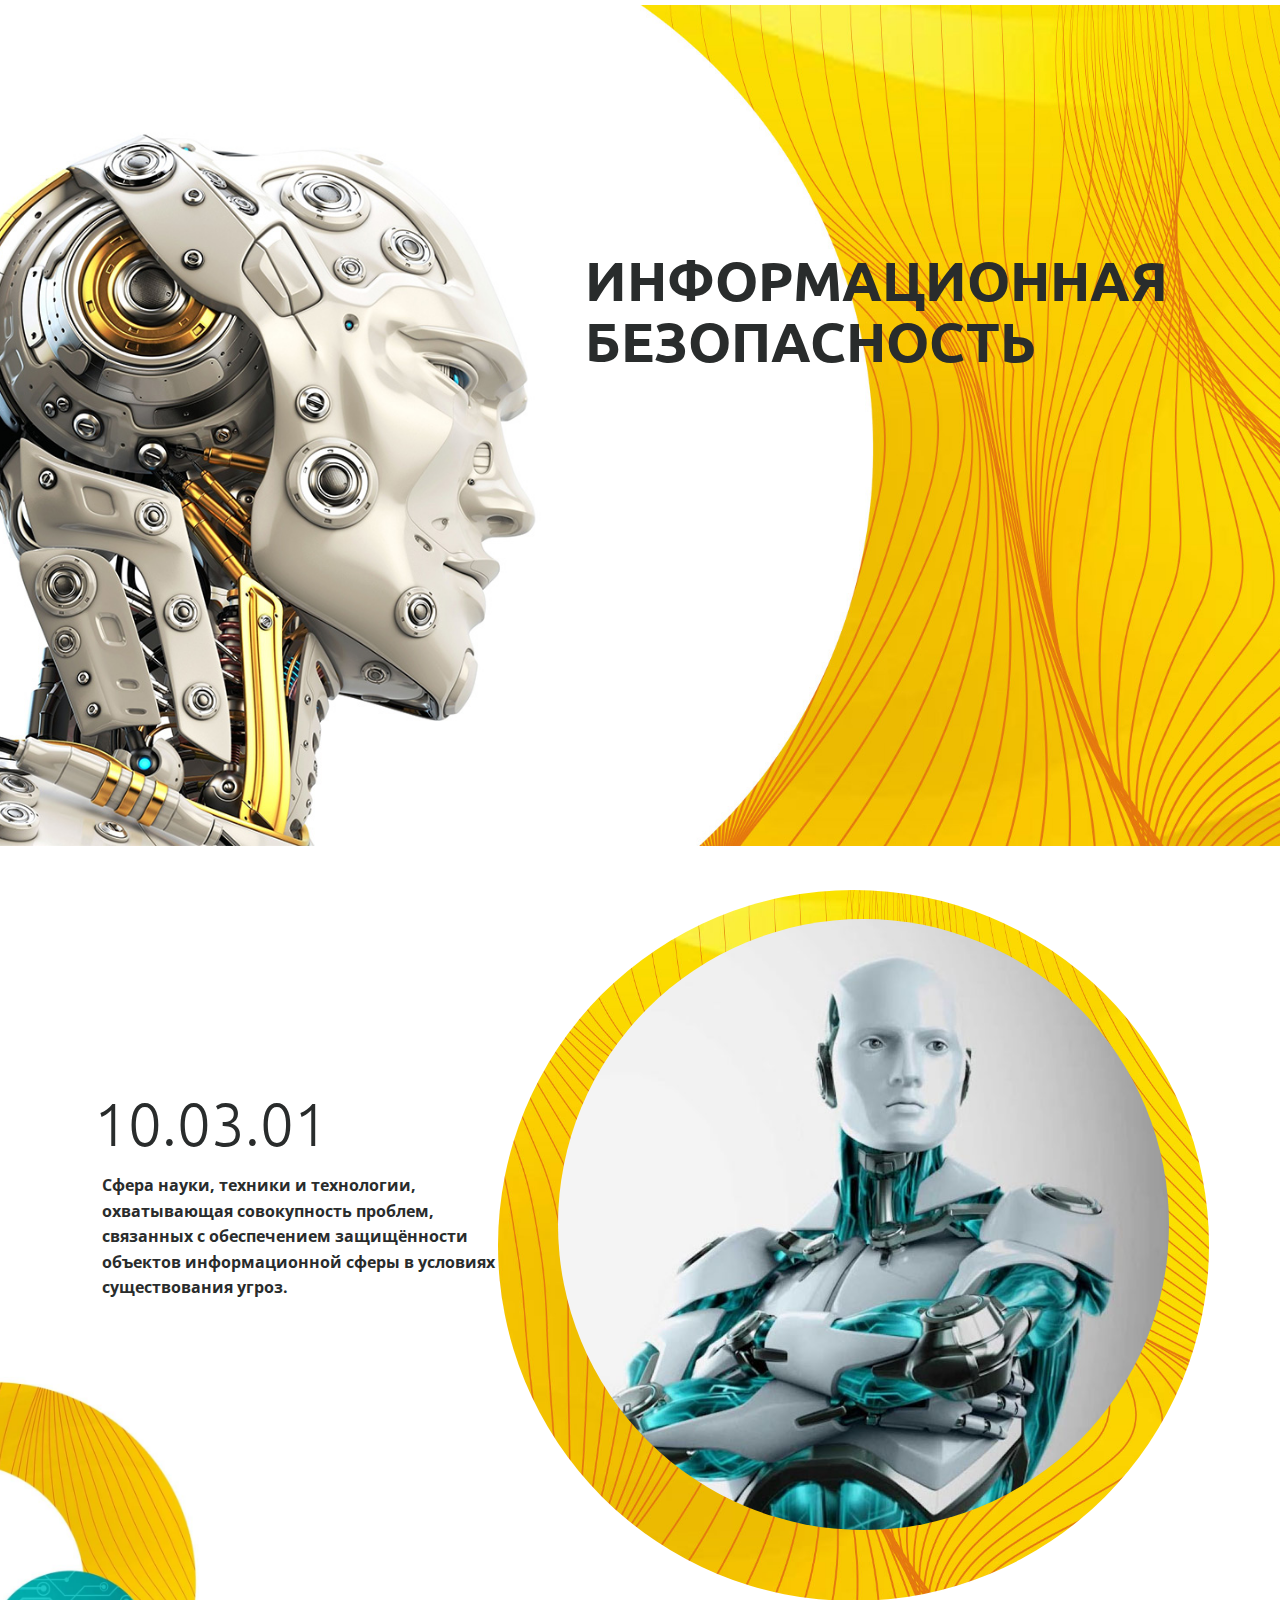
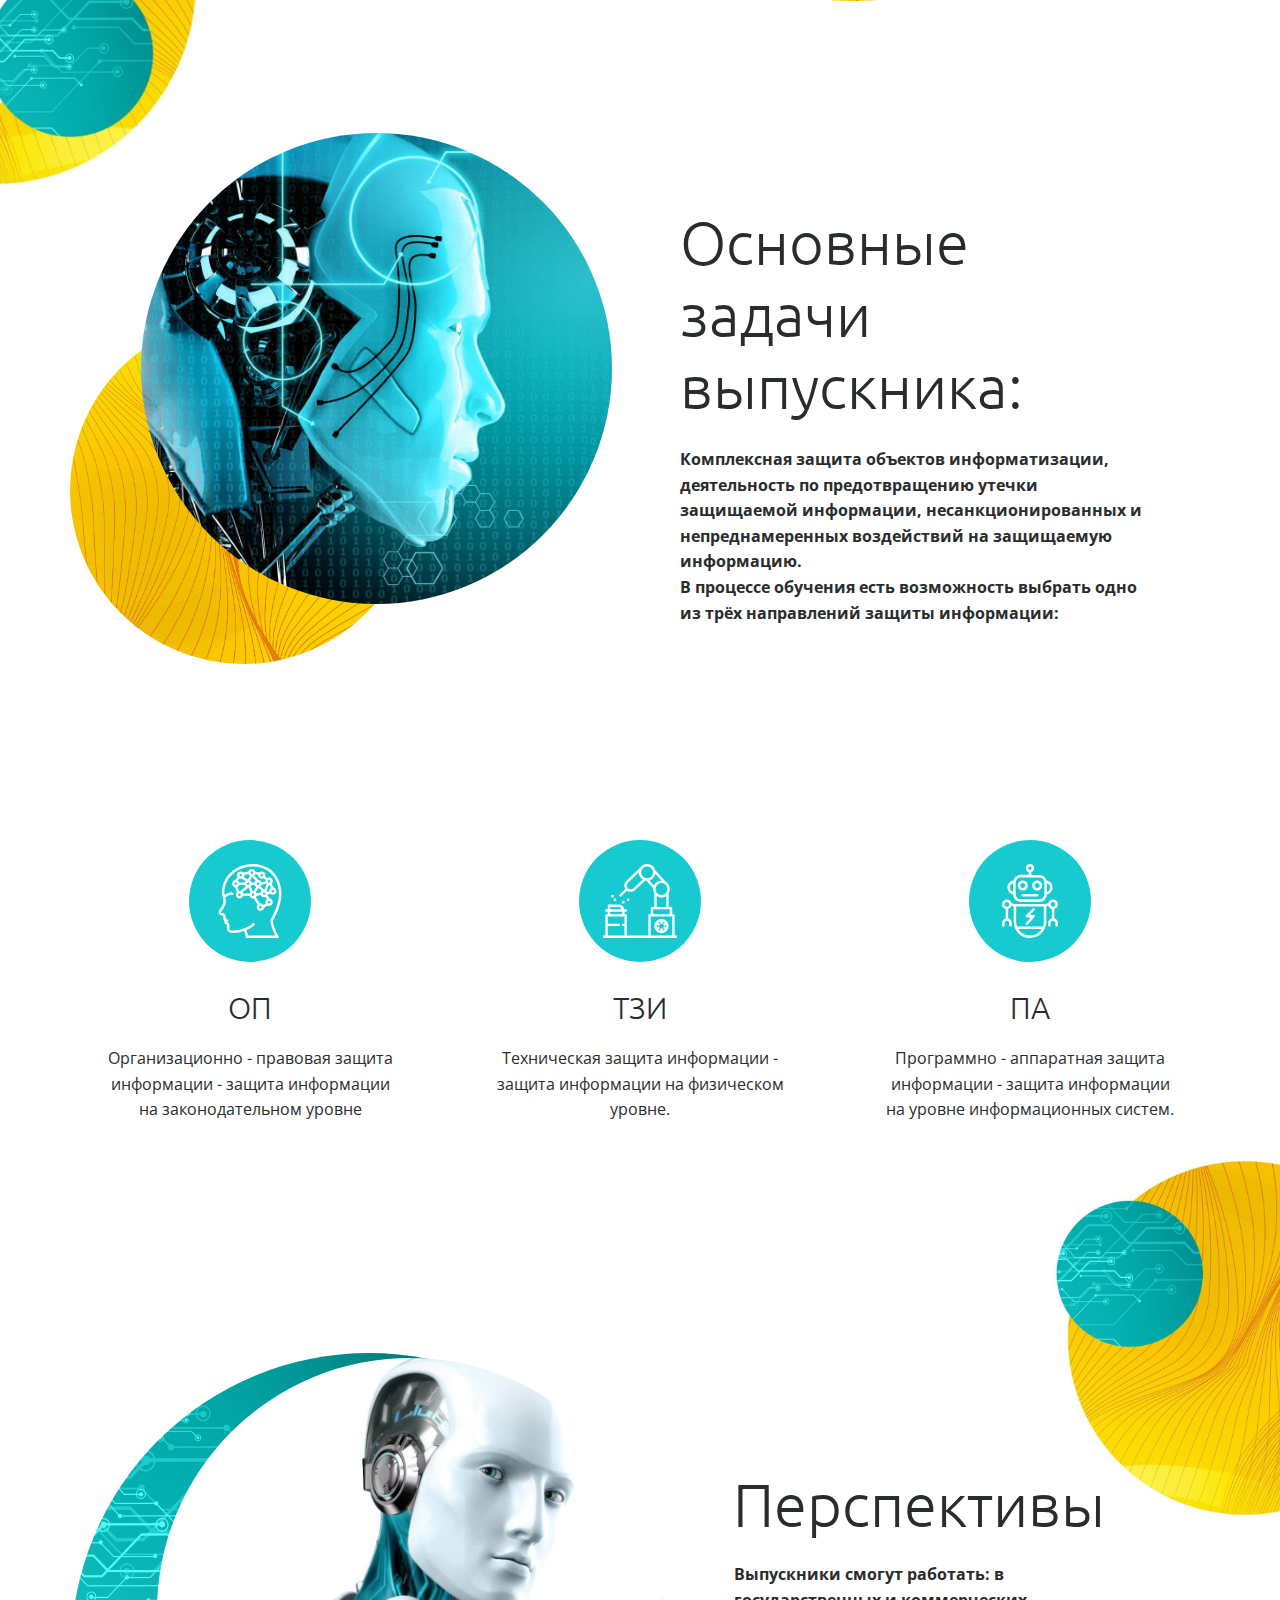
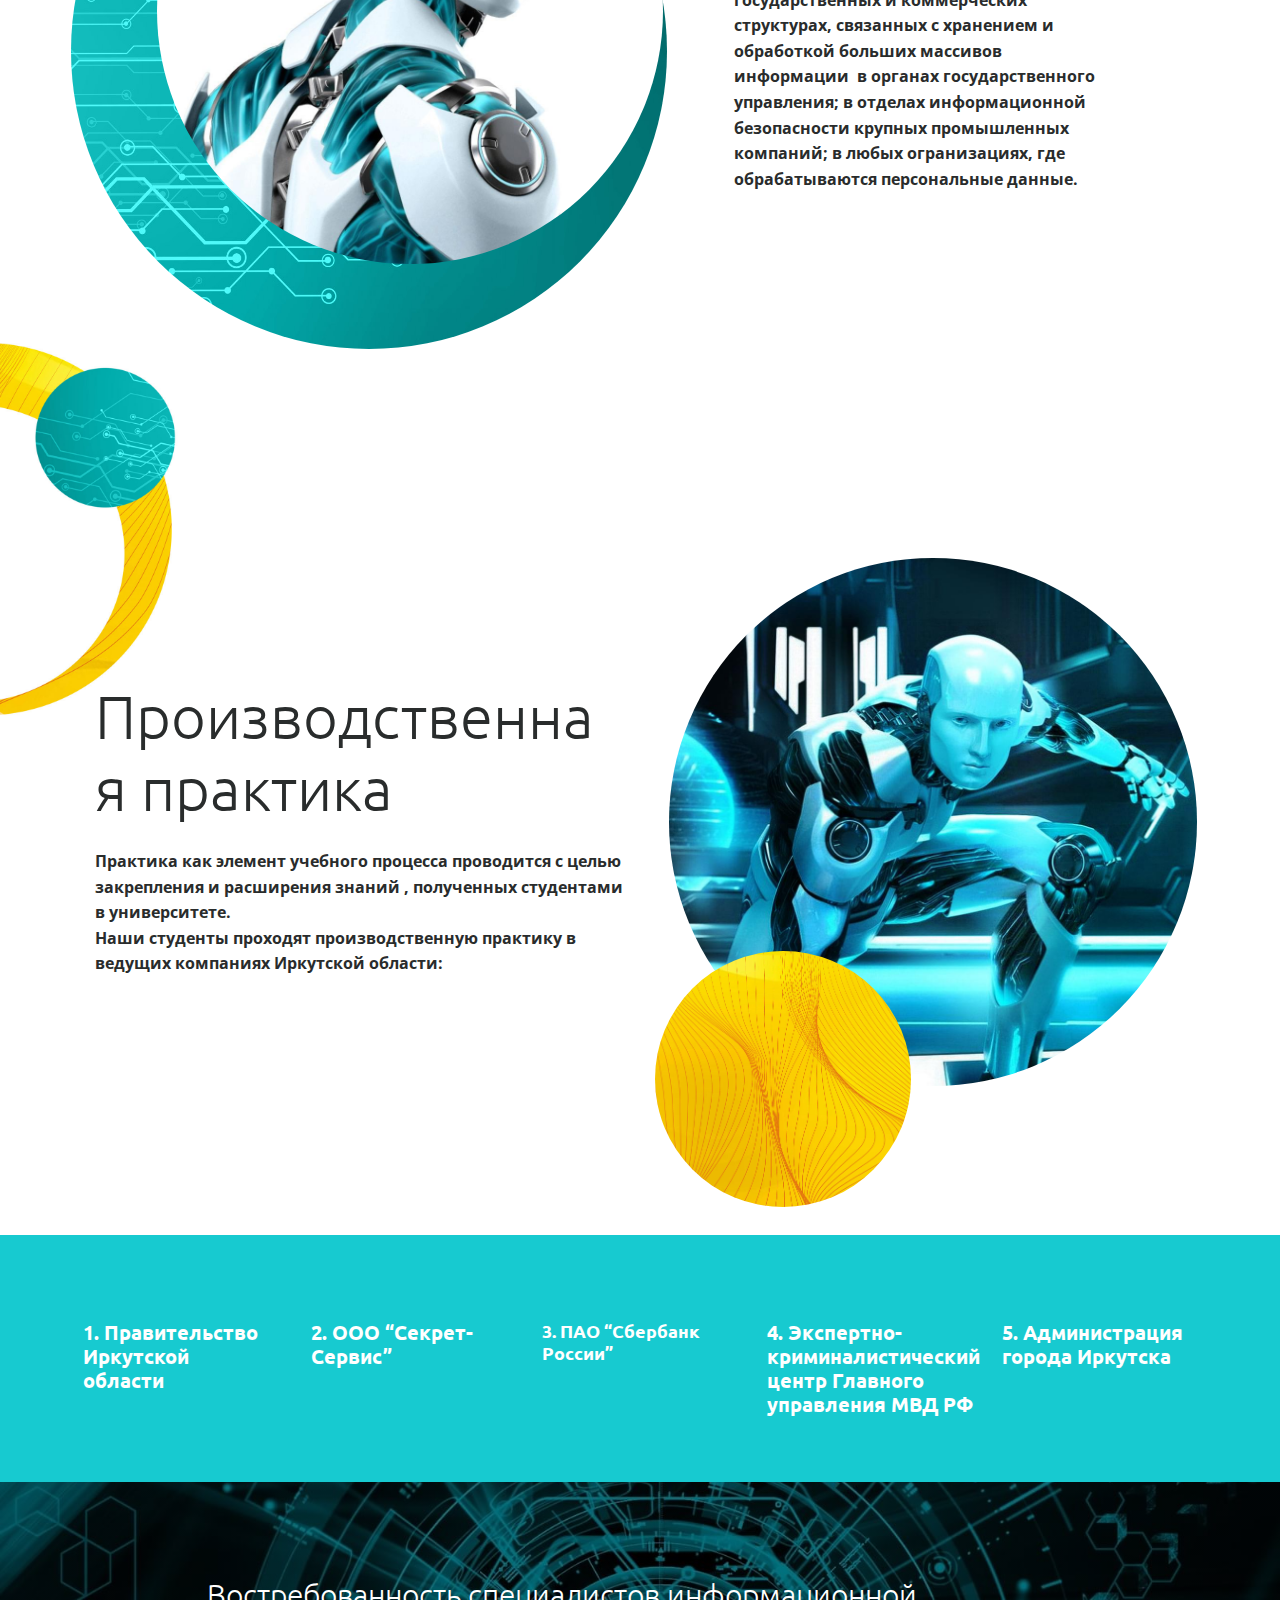
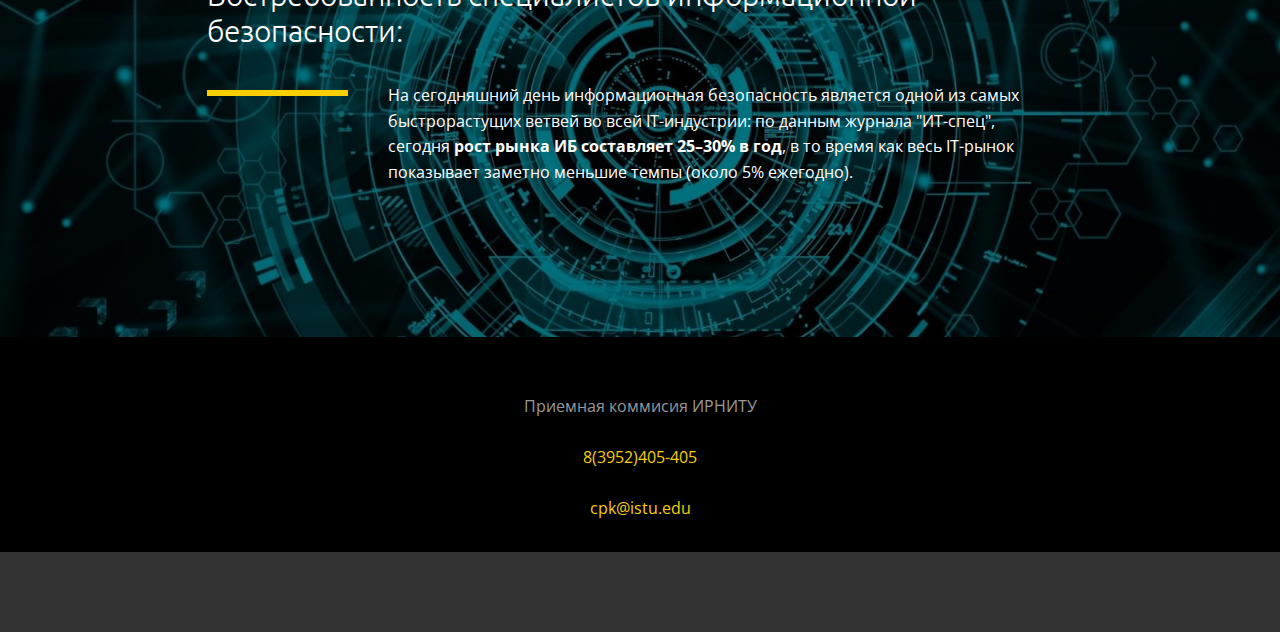
==== Главная.html @ d1ec74be "Add files via upload" ====
<!DOCTYPE html>
<html style="font-size: 16px;" lang="ru"><head>
    <meta name="viewport" content="width=device-width, initial-scale=1.0">
    <meta charset="utf-8">
    <meta name="keywords" content="Technology Revolution, The Robots Are Coming, Engineers Are Teaching AI, The Robots Are Coming, Six amazing robot inventions">
    <meta name="description" content="">
    <title>Главная</title>
    <link rel="stylesheet" href="nicepage.css" media="screen">
<link rel="stylesheet" href="Главная.css" media="screen">
    <script class="u-script" type="text/javascript" src="jquery.js" defer=""></script>
    <script class="u-script" type="text/javascript" src="nicepage.js" defer=""></script>
    <meta name="generator" content="Nicepage 4.21.5, nicepage.com">
    <link id="u-theme-google-font" rel="stylesheet" href="https://fonts.googleapis.com/css?family=Ubuntu:300,300i,400,400i,500,500i,700,700i|Open+Sans:300,300i,400,400i,500,500i,600,600i,700,700i,800,800i">
    
    
    
    
    
    
    
    
    
    <script type="application/ld+json">{
		"@context": "http://schema.org",
		"@type": "Organization",
		"name": "",
		"sameAs": []
}</script>
    <meta name="theme-color" content="#f7cf00">
    <meta property="og:title" content="Главная">
    <meta property="og:type" content="website">
  </head>
  <body class="u-body u-xl-mode" data-lang="ru"><header class="u-clearfix u-header u-header" id="sec-d5ff"><div class="u-clearfix u-sheet u-sheet-1"></div></header> 
    <section class="u-clearfix u-valign-middle-lg u-valign-middle-md u-valign-middle-sm u-section-1" id="carousel_c23b">
      <div class="u-clearfix u-expanded-width u-layout-wrap u-layout-wrap-1">
        <div class="u-layout">
          <div class="u-layout-row">
            <div class="u-container-style u-image u-layout-cell u-left-cell u-size-30 u-image-1">
              <div class="u-container-layout"></div>
            </div>
            <div class="u-container-style u-image u-layout-cell u-right-cell u-size-30 u-image-2">
              <div class="u-container-layout u-valign-middle-lg u-valign-middle-md u-container-layout-2">
                <div class="u-border-no-bottom u-border-no-left u-border-no-right u-border-no-top u-container-style u-group u-group-1">
                  <div class="u-container-layout u-valign-middle-md u-valign-middle-sm u-valign-middle-xs u-container-layout-3">
                    <h1 class="u-text u-title u-text-1">Информационная безопасность</h1>
                  </div>
                </div>
              </div>
            </div>
          </div>
        </div>
      </div>
    </section>
    <section class="u-clearfix u-section-2" id="sec-f998">
      <img src="images/2.jpg" alt="" class="u-image u-image-default u-image-1" data-image-width="693" data-image-height="1080">
      <div class="u-clearfix u-expanded-width-md u-expanded-width-sm u-expanded-width-xs u-gutter-30 u-layout-wrap u-layout-wrap-1">
        <div class="u-layout">
          <div class="u-layout-row">
            <div class="u-container-style u-layout-cell u-left-cell u-size-28 u-layout-cell-1">
              <div class="u-container-layout u-container-layout-1">
                <h2 class="u-text u-text-1">10.03.01</h2>
                <p class="u-text u-text-2"><b>Сфера науки, техники и технологии, охватывающая совокупность проблем, связанных с обеспечением защищённости объектов информационной сферы в условиях существования угроз</b>.
                </p>
              </div>
            </div>
            <div class="u-container-style u-layout-cell u-right-cell u-size-32 u-layout-cell-2">
              <div class="u-container-layout">
                <div class="u-expanded-width-xs u-image u-image-circle u-image-2"></div>
                <div class="u-image u-image-circle u-image-3"></div>
              </div>
            </div>
          </div>
        </div>
      </div>
    </section>
    <section class="u-clearfix u-section-3" id="carousel_7661">
      <div class="u-clearfix u-sheet u-sheet-1">
        <div class="u-clearfix u-expanded-width u-gutter-30 u-layout-wrap u-layout-wrap-1">
          <div class="u-gutter-0 u-layout">
            <div class="u-layout-row">
              <div class="u-container-style u-layout-cell u-left-cell u-size-30 u-layout-cell-1">
                <div class="u-container-layout u-valign-middle-xl">
                  <div class="u-image u-image-circle u-image-1"></div>
                  <div class="u-image u-image-circle u-image-2"></div>
                </div>
              </div>
              <div class="u-container-style u-layout-cell u-right-cell u-size-30 u-layout-cell-2">
                <div class="u-container-layout u-valign-middle-sm u-valign-middle-xs u-valign-top-md u-container-layout-2">
                  <h2 class="u-text u-text-1">Основные задачи выпускника:</h2>
                  <p class="u-text u-text-2">Комплексная защита объектов информатизации, деятельность по предотвращению утечки защищаемой информации, несанкционированных и непреднамеренных воздействий на защищаемую информацию.<br>В процессе обучения есть возможность выбрать одно из трёх направлений защиты информации:
                  </p>
                </div>
              </div>
            </div>
          </div>
        </div>
      </div>
    </section>
    <section class="u-clearfix u-section-4" id="sec-22e2">
      <img src="images/46.jpg" alt="" class="u-image u-image-default u-image-1" data-image-width="671" data-image-height="1080">
      <div class="u-clearfix u-gutter-30 u-layout-spacing-vertical u-layout-wrap u-layout-wrap-1">
        <div class="u-layout">
          <div class="u-layout-row">
            <div class="u-container-style u-layout-cell u-left-cell u-size-20 u-size-20-md u-layout-cell-1">
              <div class="u-container-layout u-valign-middle-xs u-container-layout-1"><span class="u-icon u-icon-circle u-palette-2-base u-text-body-alt-color u-icon-1"><svg class="u-svg-link" preserveAspectRatio="xMidYMin slice" viewBox="0 0 512.157 512.157" style=""><use xmlns:xlink="http://www.w3.org/1999/xlink" xlink:href="#svg-631e"></use></svg><svg class="u-svg-content" viewBox="0 0 512.157 512.157" x="0px" y="0px" id="svg-631e" style="enable-background:new 0 0 512.157 512.157;"><g transform="translate(-1 -1)"><g><g><path d="M470.991,248.578c13.333-72.417-8.433-171.963-87.742-219.4C333.158,1.078,274.075-6.357,218.583,8.457     C141.716,29.012,85.216,84.17,67.449,156.003c-3.961,14.57-5.64,29.666-4.975,44.75c0.851,9.359,2.578,18.618,5.159,27.654     c3.473,11.5,5.193,23.458,5.1,35.471c-0.358,14.3-10.208,29.137-18.908,42.229c-9.484,14.287-17.675,26.625-12.925,38.004     c4.508,7.713,12.442,12.795,21.333,13.667c0.512,0.092,1.03,0.145,1.55,0.158c2.376-0.291,4.758,0.497,6.491,2.149     s2.635,3.993,2.459,6.38c0,17.733,0.442,26.883,7.767,31.079c-0.639,1.334-1.085,2.753-1.325,4.212     c-0.736,5.006,1.067,10.049,4.808,13.454c3.72,3.603,8.433,6.009,13.533,6.908c0.358,0.083,0.7,0.146,1.033,0.225     c0.202,1.269,0.291,2.553,0.267,3.838c-0.061,3.173-0.286,6.342-0.675,9.492c-1.417,13.65-3.358,32.346,23.95,41.271     c5.481,1.532,11.162,2.223,16.85,2.05c25.858-1.148,51.413-6.047,75.863-14.542c7.059,12.31,11.315,26.026,12.462,40.171     c-0.001,2.263,0.898,4.434,2.499,6.035c1.6,1.6,3.771,2.499,6.035,2.499h213.333c3.649-0.045,6.86-2.422,7.967-5.9     c1.122-3.526-0.1-7.376-3.05-9.609c-8.829-6.704-38.068-77.335-38.967-102.705c2.577-5.851,6.029-12.421,10.117-20.053     C447.459,335.662,462.94,292.958,470.991,248.578z M397.953,394.086c0.217,20.408,18.615,74.332,34.421,102.005H243.61     c-2.125-13.075-6.361-25.717-12.543-37.432c24.724-9.69,46.503-22.149,56.957-35.822c2.845-3.747,2.123-9.09-1.616-11.946     c-3.738-2.857-9.083-2.15-11.951,1.579c-24.15,31.6-124.633,55.592-147.067,48.254c-14.208-4.646-13.642-10.1-12.275-23.283     c0.453-3.737,0.709-7.495,0.767-11.258c0-14.379-5.8-18.671-14.517-20.692c-1.645-0.235-3.216-0.842-4.592-1.775     c1.675-1.601,3.576-2.947,5.642-3.996c3.562-1.75,5.448-5.724,4.55-9.59s-4.34-6.603-8.309-6.606c-3.083,0-6.508,0-8.308-0.225     c-0.542-5.594-0.726-11.216-0.55-16.833c0.167-6.729-2.391-13.24-7.093-18.056c-4.702-4.816-11.151-7.529-17.882-7.523     c-6.15-1.296-8.017-2.963-8.175-3.35c-1.242-2.962,6.983-15.337,11.4-21.987c9.475-14.267,21.267-32.025,21.75-51.237     c0.239-10.661-0.947-21.306-3.527-31.653c9.305-8.188,20.286-14.244,32.177-17.743c4.237-0.74,8.591-0.435,12.683,0.887     c4.543,1.252,9.24-1.416,10.492-5.958c1.252-4.543-1.416-9.24-5.958-10.492c-6.72-2.068-13.844-2.458-20.75-1.138     c-12.059,3.072-23.329,8.669-33.065,16.421c-1.166-4.971-1.955-10.023-2.36-15.113c-0.578-13.298,0.949-26.604,4.525-39.425     c16.5-66.688,67.15-115.95,138.983-135.159c51.027-13.685,105.38-6.908,151.484,18.888     c72.325,43.254,92.025,134.854,79.725,201.658c-7.669,42.662-22.567,83.702-44.05,121.35     c-4.692,8.754-8.742,16.313-11.667,23.308C397.996,391.396,397.811,392.748,397.953,394.086z"></path><path d="M414.89,268.074c1.221-13.163-7.79-25.088-20.787-27.508l-16.341-22.651c1.002-1.848,1.77-3.814,2.286-5.853     l15.825-6.328c7.309,8.32,19.147,10.982,29.313,6.591c10.166-4.391,16.344-14.834,15.298-25.859s-9.08-20.118-19.891-22.518     l-12.82-25.573c8.993-9.163,9.77-23.584,1.812-33.659c-7.958-10.076-22.166-12.662-33.163-6.036l-14.296-11.869     c1.082-2.828,1.648-5.826,1.672-8.854c0.023-10.455-6.328-19.869-16.031-23.762c-9.703-3.894-20.8-1.481-28.01,6.09     l-25.299-6.324c-3.03-10.974-12.982-18.6-24.367-18.669c-11.385-0.069-21.429,7.435-24.592,18.371l-33.81,6.762     c-8.819-9.51-23.375-10.877-33.81-3.174c-10.435,7.702-13.418,22.014-6.93,33.244l-16.567,22.063     c-11.872,2.146-20.62,12.311-20.973,24.37c-0.353,12.059,7.786,22.718,19.512,25.555l13.699,33.819     c-7.516,7.378-9.735,18.612-5.589,28.295c4.146,9.682,13.808,15.829,24.334,15.481s19.762-7.118,23.26-17.053h45.813     c3.825,11.766,15.761,18.89,27.932,16.672l28.329,43.091c-7.268,8.058-8.649,19.828-3.445,29.35     c5.204,9.521,15.858,14.714,26.564,12.947c10.706-1.767,19.126-10.107,20.995-20.796l21.147-16.903     c4.024,2.537,8.681,3.891,13.438,3.907C402.619,291.302,413.67,281.238,414.89,268.074z M414.999,180.357     c4.268-0.009,7.886,3.137,8.47,7.364c0.585,4.227-2.044,8.237-6.153,9.387s-8.437-0.913-10.132-4.83     c-0.029-0.078-0.013-0.159-0.044-0.237l-0.054-0.083c-0.397-0.975-0.608-2.015-0.621-3.068     C406.471,184.18,410.288,180.362,414.999,180.357z M381.045,118.889c0.819-3.961,4.31-6.802,8.355-6.799     c4.713,0,8.533,3.82,8.533,8.533s-3.82,8.533-8.533,8.533c-1.056-0.013-2.099-0.224-3.077-0.622l-0.073-0.048     c-0.075-0.03-0.154-0.014-0.231-0.043C382.303,126.842,380.225,122.851,381.045,118.889z M372.556,139.75L372.556,139.75     l-15.769,39.428l-27.643-22.114c3.75-3.199,6.49-7.418,7.89-12.145l33.81-6.762C371.381,138.726,371.968,139.232,372.556,139.75z      M363.471,208.263c-1.149,4.104-5.152,6.73-9.375,6.148c-4.222-0.582-7.367-4.191-7.363-8.454     c0.005-4.711,3.822-8.529,8.533-8.533c1.056,0.013,2.099,0.224,3.077,0.622l0.073,0.048c0.077,0.031,0.158,0.018,0.235,0.046     C362.562,199.836,364.62,204.158,363.471,208.263z M338.199,69.424c4.713,0,8.533,3.82,8.533,8.533s-3.821,8.533-8.533,8.533     s-8.533-3.82-8.533-8.533C329.671,73.246,333.488,69.429,338.199,69.424z M293.293,71.26l19.491,4.873     c-0.045,0.614-0.184,1.2-0.184,1.825c0.015,14.132,11.468,25.585,25.6,25.6c4.576-0.024,9.061-1.287,12.976-3.656l14.297,11.869     c-1.082,2.828-1.649,5.826-1.673,8.854c0,0.516,0.123,0.999,0.152,1.508l-27.792,5.558c-3.485-8.112-10.903-13.857-19.629-15.202     l-31.244-31.243C288.756,78.646,291.511,75.211,293.293,71.26z M321.133,137.691c0,4.713-3.82,8.533-8.533,8.533     c-4.711-0.005-8.529-3.822-8.533-8.533c0-4.713,3.82-8.533,8.533-8.533S321.133,132.978,321.133,137.691z M269.933,52.357     c4.713,0,8.533,3.82,8.533,8.533s-3.82,8.533-8.533,8.533s-8.533-3.82-8.533-8.533C261.404,56.18,265.222,52.362,269.933,52.357z      M271.624,91.72l25.62,25.617c-3.983,3.009-6.998,7.118-8.672,11.82H268.36c-2.015-5.65-5.953-10.411-11.125-13.451     L271.624,91.72z M218.581,76.45l27.792-5.558c2.181,5.03,5.917,9.23,10.658,11.983l-15.49,25.817L214.763,91.51     c2.58-4.051,3.956-8.751,3.97-13.553C218.733,77.441,218.61,76.958,218.581,76.45z M252.866,137.691     c0,4.713-3.82,8.533-8.533,8.533c-4.711-0.005-8.529-3.822-8.533-8.533c0-4.713,3.82-8.533,8.533-8.533     S252.866,132.978,252.866,137.691z M193.133,69.424c4.713,0,8.533,3.82,8.533,8.533s-3.82,8.533-8.533,8.533     s-8.533-3.82-8.533-8.533C184.604,73.246,188.422,69.429,193.133,69.424z M183.845,101.75c5.199,2.144,10.987,2.389,16.349,0.693     l26.347,16.905c-2.804,2.747-4.938,6.104-6.235,9.809h-37.279c-1.863-5.282-5.405-9.809-10.085-12.886L183.845,101.75z      M158.999,146.224c-4.713,0-8.533-3.82-8.533-8.533c0.005-4.711,3.822-8.529,8.533-8.533c4.713,0,8.533,3.82,8.533,8.533     S163.712,146.224,158.999,146.224z M184.599,223.024c-4.713,0-8.533-3.821-8.533-8.533c0-4.713,3.82-8.533,8.533-8.533     s8.533,3.821,8.533,8.533C193.128,219.202,189.31,223.019,184.599,223.024z M189.452,189.381     c-1.598-0.318-3.224-0.482-4.853-0.491c-0.845,0-1.643,0.169-2.467,0.25l-11.628-28.707c5.839-2.959,10.32-8.045,12.522-14.209     h37.279c1.537,4.298,4.198,8.105,7.706,11.024L189.452,189.381z M254.439,205.957h-45.813c-0.911-2.556-2.226-4.95-3.894-7.09     l41.909-34.924l14.271,32.008C257.996,198.729,255.778,202.158,254.439,205.957z M268.36,146.224h20.213     c2.015,5.65,5.953,10.411,11.125,13.451l-17.742,29.569c-1.154-0.198-2.319-0.316-3.489-0.353c-0.661,0-1.282,0.146-1.931,0.195     l-14.649-32.855C264.803,153.452,267.021,150.023,268.36,146.224z M278.466,223.024c-4.713,0-8.533-3.821-8.533-8.533     c0-4.713,3.821-8.533,8.533-8.533c4.713,0,8.533,3.821,8.533,8.533C286.995,219.202,283.177,223.019,278.466,223.024z      M314.891,167.52l23.831,19.065c-3.749,3.2-6.49,7.419-7.89,12.145l-28.806,5.761c-1.187-2.727-2.839-5.226-4.883-7.386     L314.891,167.52z M329.666,308.357c-4.713,0-8.533-3.82-8.533-8.533s3.82-8.533,8.533-8.533s8.533,3.82,8.533,8.533     C338.195,304.535,334.377,308.353,329.666,308.357z M363.799,265.691c0.031,2.851,0.544,5.676,1.517,8.356l-14.405,11.515     c-5.386-8.413-15.323-12.737-25.15-10.943l-28.329-43.091c2.531-2.822,4.399-6.173,5.468-9.809l28.806-5.761     c5.492,12.971,20.439,19.057,33.429,13.611l10.527,14.592C368.288,248.839,363.814,256.958,363.799,265.691z M372.11,186.831     l16.282-40.709c0.341,0.014,0.662,0.102,1.007,0.102c1.028-0.04,2.053-0.144,3.069-0.31l10.332,20.611     c-8.226,4.438-13.368,13.019-13.401,22.366c0,0.346,0.089,0.667,0.102,1.01l-11.473,4.587     C376.561,191.583,374.552,188.984,372.11,186.831z M389.399,274.224c-4.713,0-8.533-3.82-8.533-8.533     c0.005-4.711,3.822-8.529,8.533-8.533c4.713,0,8.533,3.82,8.533,8.533S394.112,274.224,389.399,274.224z"></path>
</g>
</g>
</g></svg></span>
                <h3 class="u-align-center u-text u-text-1">ОП</h3>
                <p class="u-align-center u-text u-text-2">Организационно - правовая защита информации - защита информации на законодательном уровне</p>
              </div>
            </div>
            <div class="u-container-style u-layout-cell u-size-20 u-size-20-md u-layout-cell-2">
              <div class="u-container-layout u-valign-middle-xs u-container-layout-2"><span class="u-icon u-icon-circle u-palette-2-base u-text-body-alt-color u-icon-2"><svg class="u-svg-link" preserveAspectRatio="xMidYMin slice" viewBox="0 0 496 496" style=""><use xmlns:xlink="http://www.w3.org/1999/xlink" xlink:href="#svg-4015"></use></svg><svg class="u-svg-content" viewBox="0 0 496 496" x="0px" y="0px" id="svg-4015" style="enable-background:new 0 0 496 496;"><g><g><g><rect x="72" y="232" width="16" height="16"></rect><rect x="56" y="208" width="16" height="16"></rect><rect x="128" y="248" width="16" height="16"></rect><rect x="160" y="232" width="16" height="16"></rect><path d="M392,464c26.472,0,48-21.528,48-48s-21.528-48-48-48s-48,21.528-48,48S365.528,464,392,464z M361.288,407.512     l12.856,7.424l8-13.856L369.2,393.6c4-4.072,9.104-6.984,14.8-8.464V400h16v-14.864c5.688,1.48,10.8,4.392,14.8,8.464     l-12.936,7.472l8,13.856l12.856-7.424c0.744,2.728,1.28,5.536,1.28,8.496c0,2.96-0.536,5.768-1.288,8.488l-12.856-7.424     l-8,13.856l12.944,7.48c-4,4.072-9.112,6.984-14.8,8.464V432h-16v14.864c-5.688-1.48-10.8-4.392-14.8-8.464l12.936-7.472     l-8-13.856l-12.856,7.424c-0.744-2.728-1.28-5.536-1.28-8.496C360,413.04,360.536,410.232,361.288,407.512z"></path><path d="M480,480V336h-16v-48h-24v-91.304c5.048-8.408,8-18.2,8-28.696c0-19.864-10.432-37.304-26.064-47.248l-72.312-80.808     C342.704,16.872,321.296,0,296,0c-19.648,0-36.936,10.2-46.936,25.56l-93.16,88.496c-8.312,7.896-12.976,18.56-13.128,30.024     c-0.104,8.352,2.256,16.32,6.648,23.184l-43.08,43.08l11.312,11.312l42.832-42.832c7.312,5.256,15.848,8.016,24.456,8.008     c10.232,0,20.488-3.728,28.608-11.224l70.368-64.96c2.408,0.536,4.872,0.904,7.392,1.112l44.976,50.592     C336.096,164.216,336,166.096,336,168c0,10.496,2.96,20.288,8,28.696V288h-24v48h-16v144H160V336h-16v-16h16v-16h-16.808     c-3.72-18.232-19.872-32-39.192-32H32v32H16v16h16v16H16v144H0v16h16h144h144h176h16v-16H480z M48,288h56     c10.416,0,19.216,6.712,22.528,16H48V288z M48,320h80v16H48V320z M144,400h-16v16h16v64H32v-64h80v-16H32v-48h112V400z M432,168     c0,22.056-17.944,40-40,40c-22.056,0-40-17.944-40-40c0-22.056,17.944-40,40-40C414.056,128,432,145.944,432,168z M424,213.888     V288h-64v-74.112C369.08,220.24,380.104,224,392,224S414.92,220.24,424,213.888z M202.704,163.848     c-10.368,9.568-26.28,9.256-36.256-0.72c-5.032-5.032-7.76-11.728-7.664-18.84s2.984-13.736,8.144-18.632l73.088-69.44     c0.08,20.352,11.096,38.128,27.44,47.864L202.704,163.848z M295.944,96C273.912,95.96,256,78.032,256,56     c0-22.056,17.944-40,40-40c22.056,0,40,17.944,40,40c0,22.04-17.928,39.976-39.968,40H295.944z M341.44,144.088l-30.4-34.2     c20.568-5.752,36.36-22.952,40.072-44.288l41.544,46.432c-0.216,0-0.432-0.032-0.656-0.032     C369.688,112,350.432,125.152,341.44,144.088z M336,304h8h96h8v32H336V304z M464,480H320V352h144V480z"></path>
</g>
</g>
</g></svg></span>
                <h3 class="u-align-center u-text u-text-3"> ТЗИ</h3>
                <p class="u-align-center u-text u-text-4">Техническая защита информации - защита информации на физическом уровне.</p>
              </div>
            </div>
            <div class="u-align-center-sm u-align-center-xs u-container-style u-layout-cell u-right-cell u-size-20 u-size-20-md u-layout-cell-3">
              <div class="u-container-layout u-valign-middle-sm u-valign-middle-xs u-container-layout-3"><span class="u-icon u-icon-circle u-palette-2-base u-text-body-alt-color u-icon-3"><svg class="u-svg-link" preserveAspectRatio="xMidYMin slice" viewBox="0 0 471.477 471.477" style=""><use xmlns:xlink="http://www.w3.org/1999/xlink" xlink:href="#svg-1d28"></use></svg><svg class="u-svg-content" viewBox="0 0 471.477 471.477" x="0px" y="0px" id="svg-1d28" style="enable-background:new 0 0 471.477 471.477;"><g><g><path d="M190.024,105.178c-17.673,0-32,14.327-32,32s14.327,32,32,32c17.673,0,32-14.327,32-32S207.697,105.178,190.024,105.178z     M190.024,153.178c-8.837,0-16-7.163-16-16c0.044-8.805,7.195-15.92,16-15.92v-0.08c8.837,0,16,7.163,16,16    S198.861,153.178,190.024,153.178z"></path>
</g>
</g><g><g><path d="M281.544,105.178c-17.673,0-32,14.327-32,32s14.327,32,32,32c17.673,0,32-14.327,32-32S299.217,105.178,281.544,105.178z     M281.544,153.178c-8.837,0-16-7.163-16-16c0.044-8.805,7.195-15.92,16-15.92v-0.08c8.837,0,16,7.163,16,16    S290.381,153.178,281.544,153.178z"></path>
</g>
</g><g><g><path d="M379.097,142.007c-3.452-18.993-18.742-33.603-37.872-36.189c-5.28-19.52-20.48-36.16-51.04-36.16h-46.4v-17.6    c14.034-4.418,21.829-19.377,17.41-33.41c-4.418-14.034-19.377-21.829-33.41-17.41c-14.034,4.418-21.829,19.377-17.41,33.41    c2.613,8.298,9.112,14.798,17.41,17.41v17.2h-46.32c-21.6,0-44.32,9.92-51.2,36.16c-24.381,3.347-41.433,25.825-38.086,50.206    c2.624,19.117,17.255,34.372,36.246,37.794l-0.08,0.4c2.4,35.12,28.48,48,53.04,48h108.8c36.56,0,51.2-24,53.04-48    C367.437,189.416,383.498,166.22,379.097,142.007z M128.104,177.818c-15.11-4.368-23.819-20.158-19.452-35.268    c2.715-9.393,10.059-16.737,19.452-19.452V177.818z M225.144,27.098c0-5.876,4.764-10.64,10.64-10.64    c5.876,0,10.64,4.764,10.64,10.64c0,5.876-4.764,10.64-10.64,10.64C229.908,37.738,225.144,32.974,225.144,27.098z     M327.464,188.058c0,13.92-4.88,37.28-37.28,37.28h-108.72c-13.92,0-37.28-4.88-37.28-37.28l-0.08-64.96    c0-32.48,23.36-37.28,37.28-37.28h108.8c32.48,0,37.28,23.36,37.28,37.28V188.058z M343.144,177.258v-54.72    c12.196,3.52,20.604,14.667,20.64,27.36C363.748,162.591,355.34,173.738,343.144,177.258z"></path>
</g>
</g><g><g><path d="M281.544,190.938h-91.52c-4.418,0-8,3.582-8,8s3.582,8,8,8h91.52c4.418,0,8-3.582,8-8S285.962,190.938,281.544,190.938z"></path>
</g>
</g><g><g><path d="M413.784,256.778L413.784,256.778c-0.153-17.142-14.173-30.915-31.315-30.762c-14.344,0.128-26.732,10.067-29.965,24.042    l-21.36,4.16h-190.72l-21.36-4.16c-3.66-16.748-20.203-27.358-36.951-23.698c-16.748,3.66-27.358,20.203-23.698,36.951    c2.488,11.384,11.141,20.416,22.409,23.388v59.76c-13.533,3.61-22.972,15.834-23.04,29.84v14.16c0,4.418,3.582,8,8,8s8-3.582,8-8    v-14.24c0-8.306,6.734-15.04,15.04-15.04c8.306,0,15.04,6.734,15.04,15.04v14.24c0,4.418,3.582,8,8,8c4.418,0,8-3.582,8-8v-14.24    c-0.068-14.006-9.507-26.23-23.04-29.84v-59.76c10.163-2.738,18.239-10.453,21.44-20.48l13.36,2.64v98.72    c0.016,14.473,3.068,28.781,8.96,42v0.72c23.619,52.357,85.21,75.653,137.566,52.034c23.106-10.424,41.61-28.927,52.034-52.034    l0.4-0.88c5.955-13.151,9.089-27.404,9.2-41.84v-98.72l13.36-2.64c3.201,10.027,11.277,17.742,21.44,20.48v59.76    c-13.533,3.61-22.972,15.834-23.04,29.84v14.24c0,4.418,3.582,8,8,8s8-3.582,8-8v-14.24c0.008-8.306,6.748-15.034,15.054-15.026    c8.295,0.008,15.018,6.731,15.026,15.026v14.24c0,4.418,3.582,8,8,8s8-3.582,8-8v-14.24c-0.068-14.006-9.507-26.23-23.04-29.84    v-59.76C404.18,283.069,413.696,270.829,413.784,256.778z M88.824,271.818c-8.306,0-15.04-6.734-15.04-15.04    c0-8.306,6.734-15.04,15.04-15.04c8.306,0,15.04,6.734,15.04,15.04C103.864,265.084,97.13,271.818,88.824,271.818z     M235.784,455.578c-30.139-0.001-58.182-15.425-74.32-40.88h148.64C293.966,440.152,265.923,455.577,235.784,455.578z     M323.784,367.578c-0.039,10.668-2.018,21.24-5.84,31.2h-164.48c-3.822-9.96-5.801-20.532-5.84-31.2v-97.36h176.16V367.578z     M382.827,271.816c-0.028,0-0.055,0.001-0.083,0.001l-0.16-0.24c-8.306,0-15.04-6.734-15.04-15.04    c0-8.306,6.734-15.04,15.04-15.04c8.306,0,15.04,6.734,15.04,15.04C397.757,264.843,391.132,271.683,382.827,271.816z"></path>
</g>
</g><g><g><path d="M264.085,326.679c-1.465-1.322-3.367-2.056-5.341-2.061h-24l29.44-30.24c2.83-3.393,2.375-8.437-1.018-11.268    c-3.034-2.531-7.461-2.468-10.422,0.148l-42.64,43.84c-3.093,3.155-3.042,8.22,0.113,11.313c1.507,1.477,3.537,2.299,5.647,2.287    h24.64l-30.32,33.76c-2.952,3.272-2.702,8.316,0.56,11.28h0c3.272,2.952,8.316,2.702,11.28-0.56l42.64-47.2    C267.624,334.698,267.365,329.639,264.085,326.679z"></path>
</g>
</g></svg></span>
                <h3 class="u-align-center-lg u-align-center-md u-align-center-xl u-text u-text-5">ПА</h3>
                <p class="u-align-center-lg u-align-center-md u-align-center-xl u-text u-text-6">Программно - аппаратная защита информации - защита информации на уровне информационных систем.</p>
              </div>
            </div>
          </div>
        </div>
      </div>
    </section>
    <section class="u-clearfix u-section-5" id="carousel_2232">
      <div class="u-clearfix u-sheet u-sheet-1">
        <div class="u-clearfix u-expanded-width u-gutter-30 u-layout-wrap u-layout-wrap-1">
          <div class="u-layout">
            <div class="u-layout-row">
              <div class="u-container-style u-layout-cell u-left-cell u-size-34 u-layout-cell-1">
                <div class="u-container-layout">
                  <div class="u-expanded-width-xs u-image u-image-circle u-image-1"></div>
                  <div class="u-image u-image-circle u-image-2"></div>
                </div>
              </div>
              <div class="u-container-style u-layout-cell u-right-cell u-size-26 u-layout-cell-2">
                <div class="u-container-layout u-valign-middle-sm u-valign-top-xs u-container-layout-2">
                  <h2 class="u-text u-text-1">Перспективы</h2>
                  <p class="u-text u-text-2"> Выпускники смогут работать: в государственных и коммерческих структурах, связанных с хранением и обработкой больших массивов информации&nbsp; в органах государственного управления; в отделах информационной безопасности крупных промышленных компаний; в любых огранизациях, где обрабатываются персональные данные.&nbsp;</p>
                </div>
              </div>
            </div>
          </div>
        </div>
      </div>
    </section>
    <section class="u-clearfix u-section-6" id="carousel_876e">
      <img src="images/Untitled8.jpg" alt="" class="u-image u-image-default u-image-1">
      <div class="u-clearfix u-gutter-30 u-layout-wrap u-layout-wrap-1">
        <div class="u-gutter-0 u-layout">
          <div class="u-layout-row">
            <div class="u-container-style u-layout-cell u-left-cell u-size-30 u-layout-cell-1">
              <div class="u-container-layout u-container-layout-1">
                <h2 class="u-text u-text-1">Производственная практика</h2>
                <p class="u-text u-text-2">Практика как элемент учебного процесса проводится с целью закрепления и расширения знаний , полученных студентами в университете.<br>Наши студенты проходят производственную практику в ведущих компаниях Иркутской области:
                </p>
              </div>
            </div>
            <div class="u-container-style u-layout-cell u-right-cell u-size-30 u-layout-cell-2">
              <div class="u-container-layout">
                <div class="u-image u-image-circle u-image-2"></div>
                <div class="u-image u-image-circle u-image-3"></div>
              </div>
            </div>
          </div>
        </div>
      </div>
    </section>
    <section class="u-clearfix u-palette-2-base u-section-7" id="sec-2d43">
      <div class="u-clearfix u-sheet u-sheet-1">
        <div class="u-clearfix u-expanded-width u-gutter-0 u-layout-wrap u-layout-wrap-1">
          <div class="u-layout">
            <div class="u-layout-row">
              <div class="u-container-style u-layout-cell u-left-cell u-size-12 u-size-60-md u-layout-cell-1">
                <div class="u-container-layout u-container-layout-1">
                  <h4 class="u-text u-text-1">1. ​Правительство Иркутской области</h4>
                </div>
              </div>
              <div class="u-container-style u-layout-cell u-size-12 u-size-60-md u-layout-cell-2">
                <div class="u-container-layout u-container-layout-2">
                  <h4 class="u-text u-text-2">2. ​ООО “Секрет-Сервис”</h4>
                </div>
              </div>
              <div class="u-container-style u-layout-cell u-size-12 u-size-60-md u-layout-cell-3">
                <div class="u-container-layout u-container-layout-3">
                  <h4 class="u-text u-text-3">3. ​ПАО “Сбербанк России”</h4>
                </div>
              </div>
              <div class="u-container-style u-layout-cell u-size-12 u-size-60-md u-layout-cell-4">
                <div class="u-container-layout u-container-layout-4">
                  <h4 class="u-text u-text-4">4. ​Экспертно-криминалистический центр Главного управления МВД РФ</h4>
                </div>
              </div>
              <div class="u-container-style u-layout-cell u-right-cell u-size-12 u-size-60-md u-layout-cell-5">
                <div class="u-container-layout u-container-layout-5">
                  <h4 class="u-text u-text-5">5. ​Администрация города Иркутска</h4>
                </div>
              </div>
            </div>
          </div>
        </div>
      </div>
    </section>
    <section class="u-clearfix u-image u-shading u-section-8" id="sec-e6d3">
      <div class="u-clearfix u-sheet u-sheet-1">
        <div class="u-clearfix u-expanded-width-md u-expanded-width-sm u-expanded-width-xs u-layout-wrap u-layout-wrap-1">
          <div class="u-layout">
            <div class="u-layout-col">
              <div class="u-size-30">
                <div class="u-layout-row">
                  <div class="u-align-left u-container-style u-layout-cell u-left-cell u-right-cell u-size-60 u-layout-cell-1">
                    <div class="u-container-layout u-valign-middle u-container-layout-1">
                      <h3 class="u-align-left-md u-align-left-xs u-text u-text-1">Востребованность специалистов информационной безопасности:</h3>
                    </div>
                  </div>
                </div>
              </div>
              <div class="u-size-30">
                <div class="u-layout-row">
                  <div class="u-container-style u-layout-cell u-left-cell u-size-12 u-layout-cell-2">
                    <div class="u-container-layout">
                      <div class="u-align-left u-border-6 u-border-palette-1-base u-line u-line-horizontal u-line-1"></div>
                    </div>
                  </div>
                  <div class="u-align-left u-container-style u-layout-cell u-right-cell u-size-48 u-layout-cell-3">
                    <div class="u-container-layout u-valign-top u-container-layout-3">
                      <p class="u-align-left-xs u-expanded-width-xs u-text u-text-2">На сегодняшний день информационная безопасность является одной из самых быстрорастущих ветвей во всей IТ-индустрии: по данным журнала "ИТ-спец", сегодня&nbsp;<b>рост рынка ИБ составляет 25–30% в год</b>, в то время как весь IТ-рынок показывает заметно меньшие темпы (около 5% ежегодно).
                      </p>
                    </div>
                  </div>
                </div>
              </div>
            </div>
          </div>
        </div>
      </div>
    </section>
    
    
    <footer class="u-black u-clearfix u-footer" id="sec-1ced"><div class="u-clearfix u-sheet u-sheet-1">
        <div class="u-align-left u-social-icons u-spacing-10 u-social-icons-1">
          <a class="u-social-url" target="_blank" href=""><span class="u-icon u-icon-circle u-social-facebook u-social-icon u-icon-1"><svg class="u-svg-link" preserveAspectRatio="xMidYMin slice" viewBox="0 0 112.2 112.2" style=""><use xmlns:xlink="http://www.w3.org/1999/xlink" xlink:href="#svg-7a70"></use></svg><svg xmlns="http://www.w3.org/2000/svg" xmlns:xlink="http://www.w3.org/1999/xlink" version="1.1" xml:space="preserve" class="u-svg-content" viewBox="0 0 112.2 112.2" x="0px" y="0px" id="svg-7a70"><path d="M75.5,28.8H65.4c-1.5,0-4,0.9-4,4.3v9.4h13.9l-1.5,15.8H61.4v45.1H42.8V58.3h-8.8V42.4h8.8V32.2 c0-7.4,3.4-18.8,18.8-18.8h13.8v15.4H75.5z"></path></svg></span>
          </a>
          <a class="u-social-url" target="_blank" href=""><span class="u-icon u-icon-circle u-social-icon u-social-twitter u-icon-2"><svg class="u-svg-link" preserveAspectRatio="xMidYMin slice" viewBox="0 0 112.2 112.2" style=""><use xmlns:xlink="http://www.w3.org/1999/xlink" xlink:href="#svg-6689"></use></svg><svg xmlns="http://www.w3.org/2000/svg" xmlns:xlink="http://www.w3.org/1999/xlink" version="1.1" xml:space="preserve" class="u-svg-content" viewBox="0 0 112.2 112.2" x="0px" y="0px" id="svg-6689"><path d="M92.2,38.2c0,0.8,0,1.6,0,2.3c0,24.3-18.6,52.4-52.6,52.4c-10.6,0.1-20.2-2.9-28.5-8.2 c1.4,0.2,2.9,0.2,4.4,0.2c8.7,0,16.7-2.9,23-7.9c-8.1-0.2-14.9-5.5-17.3-12.8c1.1,0.2,2.4,0.2,3.4,0.2c1.6,0,3.3-0.2,4.8-0.7 c-8.4-1.6-14.9-9.2-14.9-18c0-0.2,0-0.2,0-0.2c2.5,1.4,5.4,2.2,8.4,2.3c-5-3.3-8.3-8.9-8.3-15.4c0-3.4,1-6.5,2.5-9.2 c9.1,11.1,22.7,18.5,38,19.2c-0.2-1.4-0.4-2.8-0.4-4.3c0.1-10,8.3-18.2,18.5-18.2c5.4,0,10.1,2.2,13.5,5.7c4.3-0.8,8.1-2.3,11.7-4.5 c-1.4,4.3-4.3,7.9-8.1,10.1c3.7-0.4,7.3-1.4,10.6-2.9C98.9,32.3,95.7,35.5,92.2,38.2z"></path></svg></span>
          </a>
          <a class="u-social-url" target="_blank" href=""><span class="u-icon u-icon-circle u-social-icon u-social-instagram u-icon-3"><svg class="u-svg-link" preserveAspectRatio="xMidYMin slice" viewBox="0 0 112.2 112.2" style=""><use xmlns:xlink="http://www.w3.org/1999/xlink" xlink:href="#svg-7175"></use></svg><svg xmlns="http://www.w3.org/2000/svg" xmlns:xlink="http://www.w3.org/1999/xlink" version="1.1" xml:space="preserve" class="u-svg-content" viewBox="0 0 112.2 112.2" x="0px" y="0px" id="svg-7175"><path d="M55.9,32.9c-12.8,0-23.2,10.4-23.2,23.2s10.4,23.2,23.2,23.2s23.2-10.4,23.2-23.2S68.7,32.9,55.9,32.9z M55.9,69.4c-7.4,0-13.3-6-13.3-13.3c-0.1-7.4,6-13.3,13.3-13.3s13.3,6,13.3,13.3C69.3,63.5,63.3,69.4,55.9,69.4z"></path><path d="M79.7,26.8c-3,0-5.4,2.5-5.4,5.4s2.5,5.4,5.4,5.4c3,0,5.4-2.5,5.4-5.4S82.7,26.8,79.7,26.8z"></path><path d="M78.2,11H33.5C21,11,10.8,21.3,10.8,33.7v44.7c0,12.6,10.2,22.8,22.7,22.8h44.7c12.6,0,22.7-10.2,22.7-22.7 V33.7C100.8,21.1,90.6,11,78.2,11z M91,78.4c0,7.1-5.8,12.8-12.8,12.8H33.5c-7.1,0-12.8-5.8-12.8-12.8V33.7 c0-7.1,5.8-12.8,12.8-12.8h44.7c7.1,0,12.8,5.8,12.8,12.8V78.4z"></path></svg></span>
          </a>
          <a class="u-social-url" target="_blank" href=""><span class="u-icon u-icon-circle u-social-icon u-social-linkedin u-icon-4"><svg class="u-svg-link" preserveAspectRatio="xMidYMin slice" viewBox="0 0 112.2 112.2" style=""><use xmlns:xlink="http://www.w3.org/1999/xlink" xlink:href="#svg-67a0"></use></svg><svg xmlns="http://www.w3.org/2000/svg" xmlns:xlink="http://www.w3.org/1999/xlink" version="1.1" xml:space="preserve" class="u-svg-content" viewBox="0 0 112.2 112.2" x="0px" y="0px" id="svg-67a0"><path d="M33.8,96.8H14.5v-58h19.3V96.8z M24.1,30.9L24.1,30.9c-6.6,0-10.8-4.5-10.8-10.1c0-5.8,4.3-10.1,10.9-10.1 S34.9,15,35.1,20.8C35.1,26.4,30.8,30.9,24.1,30.9z M103.3,96.8H84.1v-31c0-7.8-2.7-13.1-9.8-13.1c-5.3,0-8.5,3.6-9.9,7.1 c-0.6,1.3-0.6,3-0.6,4.8V97H44.5c0,0,0.3-52.6,0-58h19.3v8.2c2.6-3.9,7.2-9.6,17.4-9.6c12.7,0,22.2,8.4,22.2,26.1V96.8z"></path></svg></span>
          </a>
        </div>
        <p class="u-align-center u-text u-text-grey-40 u-text-1"> Приемная коммисия ИРНИТУ<br>
          <br>
          <a class="a_footer u-active-none u-border-none u-btn u-button-style u-hover-none u-none u-text-palette-1-base u-btn-1" href="tel:83952405405">8(3952)405-405</a>
          <br>
          <br>
          <a class="a_footer u-active-none u-border-none u-btn u-button-style u-hover-none u-none u-text-palette-1-base u-btn-2" href="mailto:cpk@istu.edu">cpk@istu.edu</a>
        </p>
      </div></footer>
    <section class="u-backlink u-clearfix u-grey-80">
      <a class="u-link" href="https://nicepage.com/website-templates" target="_blank">
      </a>
      <p class="u-text">
      </p>
      <a class="u-link" href="https://nicepage.com/html-website-builder" target="_blank">
</body></html>
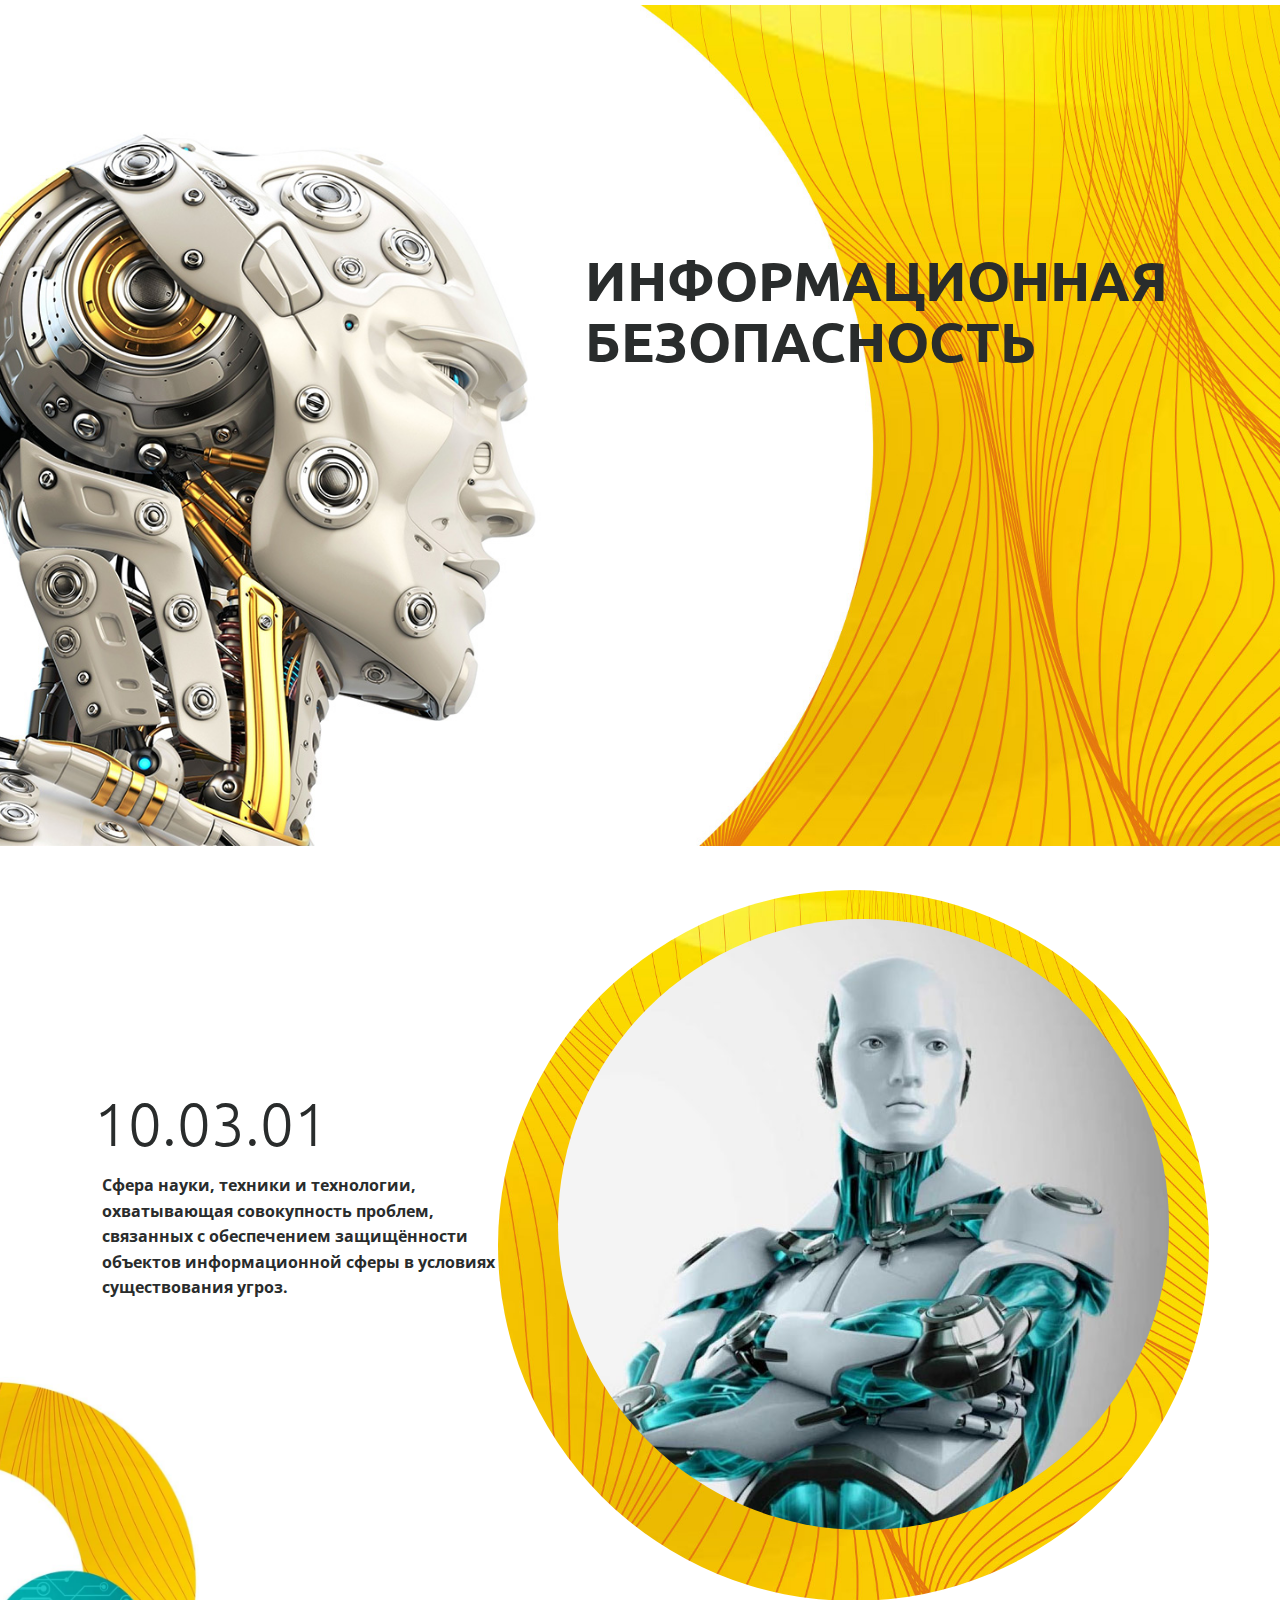
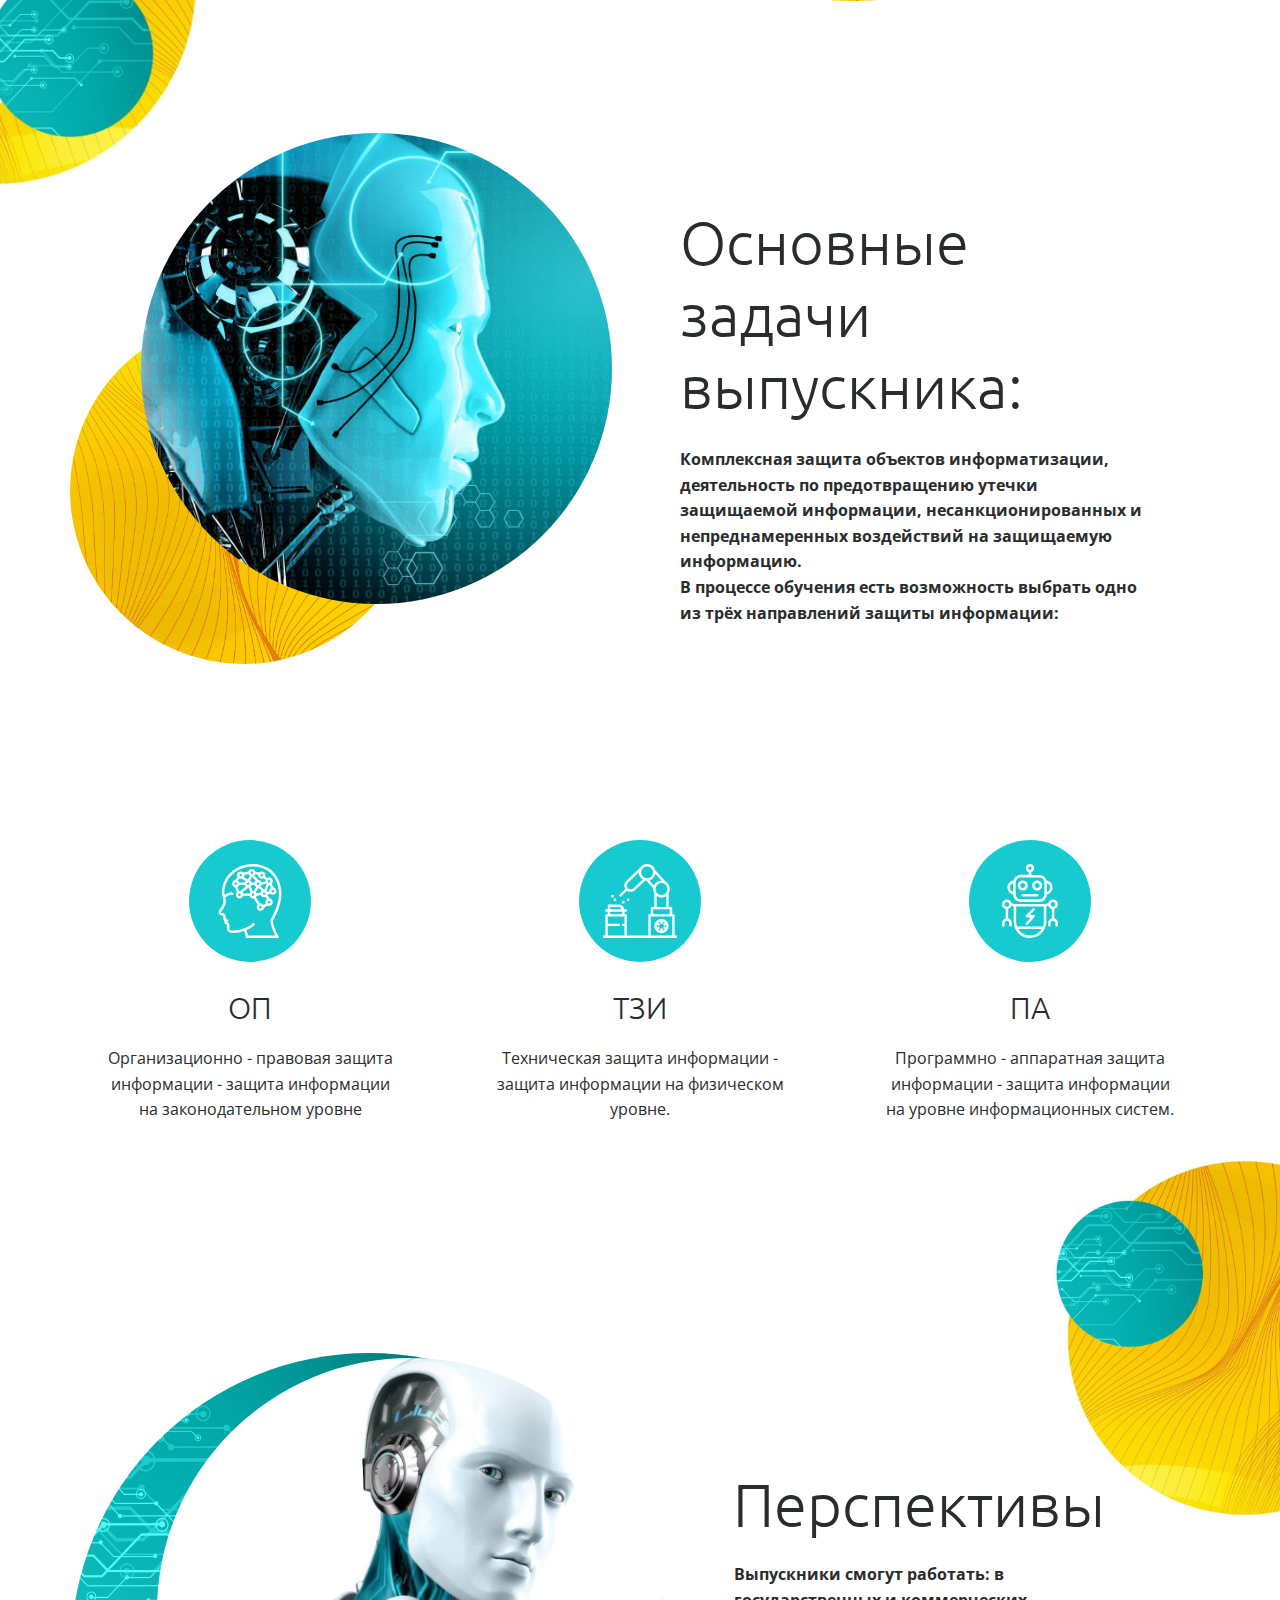
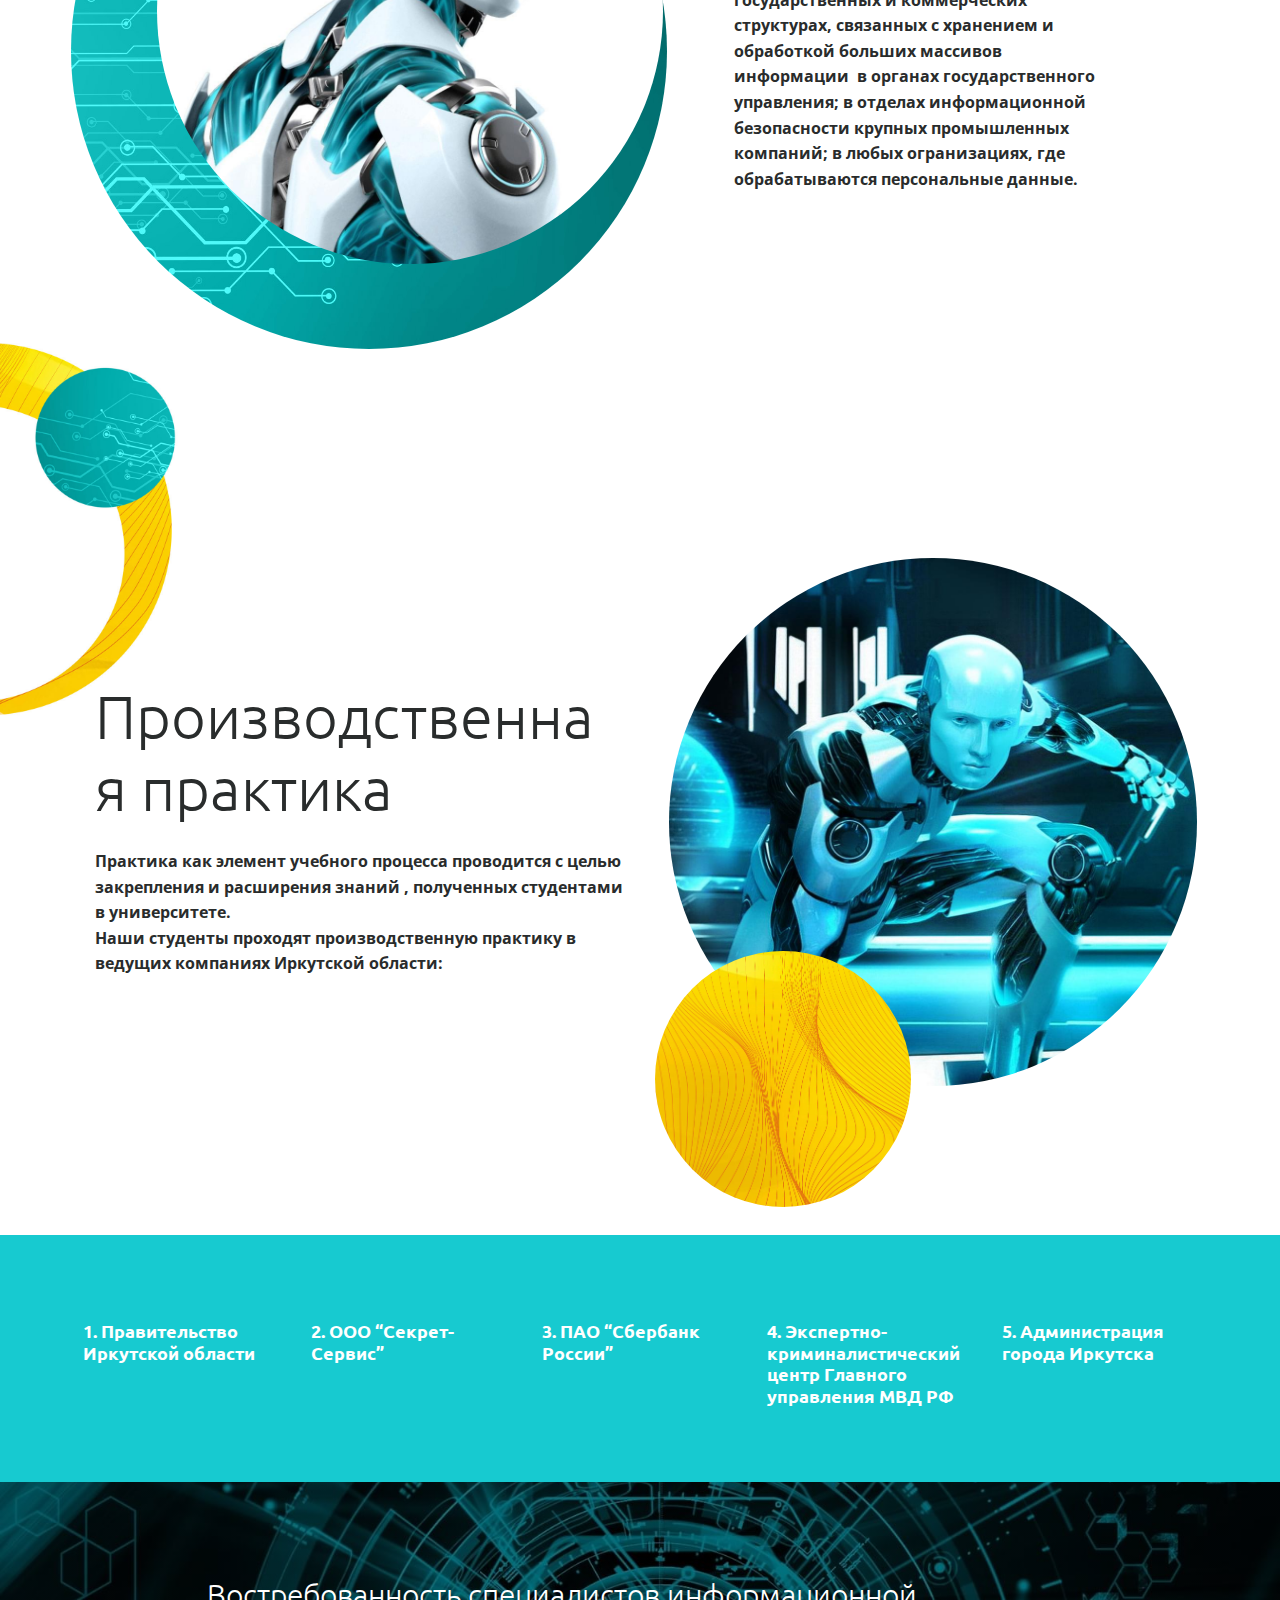
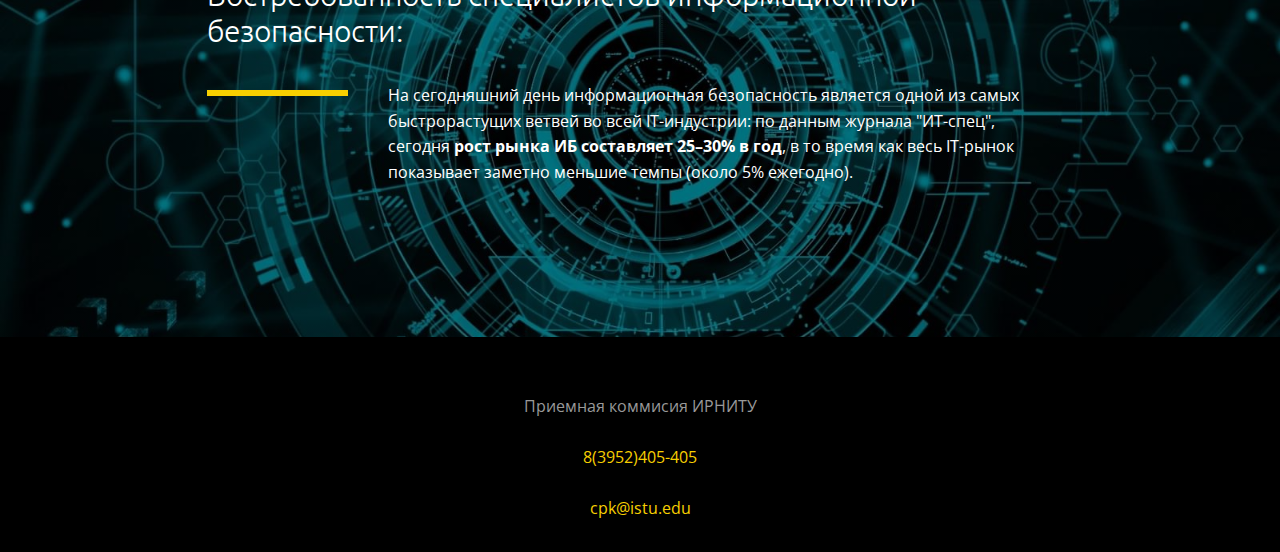
==== commit 32dfc577: "Add files via upload" ====
--- a/Главная.html
+++ b/Главная.html
@@ -53,7 +53,7 @@
     </section>
     <section class="u-clearfix u-section-2" id="sec-f998">
       <img src="images/2.jpg" alt="" class="u-image u-image-default u-image-1" data-image-width="693" data-image-height="1080">
-      <div class="u-clearfix u-expanded-width-md u-expanded-width-sm u-expanded-width-xs u-gutter-30 u-layout-wrap u-layout-wrap-1">
+      <div class="u-clearfix u-gutter-30 u-layout-wrap u-layout-wrap-1">
         <div class="u-layout">
           <div class="u-layout-row">
             <div class="u-container-style u-layout-cell u-left-cell u-size-28 u-layout-cell-1">
@@ -176,7 +176,7 @@
               </div>
             </div>
             <div class="u-container-style u-layout-cell u-right-cell u-size-30 u-layout-cell-2">
-              <div class="u-container-layout">
+              <div class="u-container-layout u-container-layout-2">
                 <div class="u-image u-image-circle u-image-2"></div>
                 <div class="u-image u-image-circle u-image-3"></div>
               </div>
@@ -201,7 +201,7 @@
                 </div>
               </div>
               <div class="u-container-style u-layout-cell u-size-12 u-size-60-md u-layout-cell-3">
-                <div class="u-container-layout u-container-layout-3">
+                <div class="u-container-layout u-valign-bottom-sm u-valign-bottom-xs u-container-layout-3">
                   <h4 class="u-text u-text-3">3. ​ПАО “Сбербанк России”</h4>
                 </div>
               </div>
@@ -275,10 +275,3 @@
           <a class="a_footer u-active-none u-border-none u-btn u-button-style u-hover-none u-none u-text-palette-1-base u-btn-2" href="mailto:cpk@istu.edu">cpk@istu.edu</a>
         </p>
       </div></footer>
-    <section class="u-backlink u-clearfix u-grey-80">
-      <a class="u-link" href="https://nicepage.com/website-templates" target="_blank">
-      </a>
-      <p class="u-text">
-      </p>
-      <a class="u-link" href="https://nicepage.com/html-website-builder" target="_blank">
-</body></html>--- a/Главная.css
+++ b/Главная.css
@@ -73,6 +73,7 @@
 
   .u-section-1 .u-text-1 {
     position: relative;
+    font-size: 3rem;
   }
 }
 
@@ -104,6 +105,7 @@
   }
 
   .u-section-1 .u-text-1 {
+    font-size: 2.25rem;
     margin-top: 80px;
   }
 }
@@ -170,6 +172,7 @@
   }
 
   .u-section-1 .u-text-1 {
+    font-size: 1.875rem;
     margin-top: 47px;
   }
 } .u-section-2 {
@@ -290,7 +293,7 @@
 
 @media (max-width: 991px) {
    .u-section-2 {
-    min-height: 739px;
+    min-height: 751px;
   }
 
   .u-section-2 .u-image-1 {
@@ -299,15 +302,12 @@
   }
 
   .u-section-2 .u-layout-wrap-1 {
-    margin-top: -830px;
-    margin-bottom: 60px;
-    margin-right: initial;
-    margin-left: initial;
-    width: auto;
+    width: 820px;
+    margin: -830px calc(((100% - 720px) / 2) + -66px) 60px auto;
   }
 
   .u-section-2 .u-layout-cell-1 {
-    min-height: 100px;
+    min-height: 635px;
   }
 
   .u-section-2 .u-container-layout-1 {
@@ -320,8 +320,12 @@
     margin-top: 75px;
   }
 
+  .u-section-2 .u-text-2 {
+    width: auto;
+    margin-top: 15px;
+  }
+
   .u-section-2 .u-layout-cell-2 {
-    z-index: 2;
     min-height: 401px;
   }
 
@@ -353,13 +357,13 @@
 
   .u-section-2 .u-layout-wrap-1 {
     margin-top: -1360px;
-    width: auto;
-    margin-right: initial;
-    margin-left: initial;
+    width: 540px;
+    margin-right: calc(((100% - 540px) / 2));
   }
 
   .u-section-2 .u-layout-cell-1 {
     z-index: 0;
+    min-height: 100px;
   }
 
   .u-section-2 .u-container-layout-1 {
@@ -373,7 +377,8 @@
   }
 
   .u-section-2 .u-layout-cell-2 {
-    min-height: 564px;
+    z-index: 2;
+    min-height: 495px;
   }
 
   .u-section-2 .u-image-2 {
@@ -407,9 +412,8 @@
 
   .u-section-2 .u-layout-wrap-1 {
     margin-top: -1199px;
-    width: auto;
-    margin-right: initial;
-    margin-left: initial;
+    width: 340px;
+    margin-right: calc(((100% - 340px) / 2));
   }
 
   .u-section-2 .u-layout-cell-1 {
@@ -426,7 +430,7 @@
   }
 
   .u-section-2 .u-layout-cell-2 {
-    min-height: 355px;
+    min-height: 312px;
   }
 
   .u-section-2 .u-image-2 {
@@ -703,6 +707,7 @@
 }
 
 .u-section-4 .u-text-2 {
+  font-size: 1rem;
   margin: 20px 0 35px;
 }
 
@@ -729,6 +734,7 @@
 }
 
 .u-section-4 .u-text-4 {
+  font-size: 1rem;
   margin: 20px 0 35px;
 }
 
@@ -755,6 +761,7 @@
 }
 
 .u-section-4 .u-text-6 {
+  font-size: 1rem;
   margin: 20px 0 0;
 }
 
@@ -837,6 +844,10 @@
     padding-right: 19px;
   }
 
+  .u-section-4 .u-text-2 {
+    font-size: 0.875rem;
+  }
+
   .u-section-4 .u-layout-cell-2 {
     min-height: 100px;
   }
@@ -846,6 +857,10 @@
     padding-right: 19px;
   }
 
+  .u-section-4 .u-text-4 {
+    font-size: 0.875rem;
+  }
+
   .u-section-4 .u-layout-cell-3 {
     min-height: 100px;
   }
@@ -857,6 +872,10 @@
 
   .u-section-4 .u-icon-3 {
     margin-left: 56px;
+  }
+
+  .u-section-4 .u-text-6 {
+    font-size: 0.875rem;
   }
 }
 
@@ -1041,6 +1060,7 @@
   }
 
   .u-section-5 .u-text-1 {
+    font-size: 3rem;
     margin-right: 1px;
   }
 
@@ -1064,7 +1084,6 @@
 
   .u-section-5 .u-layout-cell-1 {
     min-height: 627px;
-    z-index: 2;
   }
 
   .u-section-5 .u-image-1 {
@@ -1090,8 +1109,8 @@
   }
 
   .u-section-5 .u-text-1 {
-    font-size: 3rem;
     margin-right: 0;
+    font-size: 2.25rem;
   }
 
   .u-section-5 .u-text-2 {
@@ -1119,15 +1138,15 @@
   .u-section-5 .u-image-1 {
     width: 423px;
     height: 423px;
-    margin-top: -30px;
+    margin-top: 173px;
   }
 
   .u-section-5 .u-image-2 {
     width: 360px;
     height: 360px;
-    margin-top: -409px;
-    margin-bottom: 32px;
-    margin-left: 33px;
+    margin-top: -391px;
+    margin-bottom: -137px;
+    margin-left: 32px;
   }
 
   .u-section-5 .u-layout-cell-2 {
@@ -1228,6 +1247,10 @@
   min-height: 653px;
 }
 
+.u-section-6 .u-container-layout-2 {
+  padding-bottom: 0;
+}
+
 .u-section-6 .u-image-2 {
   width: 528px;
   height: 528px;
@@ -1271,6 +1294,10 @@
     padding-right: 52px;
   }
 
+  .u-section-6 .u-text-1 {
+    font-size: 2.25rem;
+  }
+
   .u-section-6 .u-layout-cell-2 {
     background-position: 50% 50%;
     min-height: 538px;
@@ -1315,7 +1342,7 @@
   }
 
   .u-section-6 .u-text-1 {
-    font-size: 3rem;
+    font-size: 1.875rem;
   }
 
   .u-section-6 .u-layout-cell-2 {
@@ -1339,7 +1366,7 @@
 
 @media (max-width: 767px) {
    .u-section-6 {
-    min-height: 744px;
+    min-height: 866px;
   }
 
   .u-section-6 .u-image-1 {
@@ -1351,8 +1378,11 @@
   .u-section-6 .u-layout-wrap-1 {
     width: 540px;
     margin-top: -149px;
-    margin-bottom: 28px;
-    margin-left: calc(((100% - 1140px) / 2) + 300px);
+    margin-left: auto;
+  }
+
+  .u-section-6 .u-layout-cell-1 {
+    min-height: 337px;
   }
 
   .u-section-6 .u-container-layout-1 {
@@ -1361,32 +1391,39 @@
   }
 
   .u-section-6 .u-text-1 {
-    font-size: 3.75rem;
+    font-size: 3rem;
+    width: auto;
+    margin-top: 95px;
+  }
+
+  .u-section-6 .u-text-2 {
+    margin-top: 26px;
   }
 
   .u-section-6 .u-layout-cell-2 {
-    min-height: 618px;
+    min-height: 478px;
   }
 
   .u-section-6 .u-image-2 {
     width: 397px;
     height: 397px;
-    margin-top: -109px;
-    margin-right: 30px;
+    margin-top: -7px;
+    margin-right: 0;
     margin-left: auto;
   }
 
   .u-section-6 .u-image-3 {
     width: 227px;
     height: 227px;
-    margin-top: -210px;
-    margin-bottom: 3px;
+    margin-top: -390px;
+    margin-bottom: 0;
+    margin-left: 12px;
   }
 }
 
 @media (max-width: 575px) {
    .u-section-6 {
-    min-height: 515px;
+    min-height: 637px;
   }
 
   .u-section-6 .u-image-1 {
@@ -1400,18 +1437,18 @@
     margin-left: calc(((100% - 1140px) / 2) + 400px);
   }
 
+  .u-section-6 .u-layout-cell-1 {
+    min-height: 100px;
+  }
+
   .u-section-6 .u-container-layout-1 {
     padding-left: 7px;
     padding-right: 19px;
   }
 
-  .u-section-6 .u-text-1 {
-    font-size: 3rem;
-  }
-
   .u-section-6 .u-layout-cell-2 {
     background-position: 37.5% 50%;
-    min-height: 389px;
+    min-height: 301px;
   }
 
   .u-section-6 .u-image-2 {
@@ -1450,7 +1487,7 @@
 }
 
 .u-section-7 .u-text-1 {
-  font-size: 1.25rem;
+  font-size: 1.125rem;
   font-weight: 700;
   margin: 20px 27px 0 13px;
 }
@@ -1465,8 +1502,8 @@
 }
 
 .u-section-7 .u-text-2 {
-  font-size: 1.25rem;
   font-weight: 700;
+  font-size: 1.125rem;
   margin: 20px 13px 0;
 }
 
@@ -1496,7 +1533,7 @@
 }
 
 .u-section-7 .u-text-4 {
-  font-size: 1.25rem;
+  font-size: 1.125rem;
   font-weight: 700;
   margin: 20px 0 0 13px;
 }
@@ -1511,61 +1548,66 @@
 }
 
 .u-section-7 .u-text-5 {
-  font-size: 1.25rem;
+  font-size: 1.125rem;
   font-weight: 700;
   margin: 20px 20px 0;
 }
 
 @media (max-width: 1199px) {
   .u-section-7 .u-sheet-1 {
-    min-height: 357px;
+    min-height: 184px;
   }
 
   .u-section-7 .u-layout-cell-1 {
-    min-height: 259px;
+    min-height: 119px;
   }
 
   .u-section-7 .u-text-1 {
+    position: relative;
+    font-size: 1rem;
     margin-left: 16px;
     margin-right: 16px;
-    position: relative;
   }
 
   .u-section-7 .u-layout-cell-2 {
-    min-height: 259px;
+    min-height: 119px;
   }
 
   .u-section-7 .u-text-2 {
     position: relative;
+    font-size: 1rem;
     margin-left: 16px;
     margin-right: 16px;
   }
 
   .u-section-7 .u-layout-cell-3 {
-    min-height: 259px;
+    min-height: 119px;
   }
 
   .u-section-7 .u-text-3 {
+    font-size: 1rem;
     width: auto;
     position: relative;
   }
 
   .u-section-7 .u-layout-cell-4 {
-    min-height: 259px;
+    min-height: 119px;
   }
 
   .u-section-7 .u-text-4 {
     position: relative;
+    font-size: 1rem;
     margin-left: 16px;
     margin-right: 16px;
   }
 
   .u-section-7 .u-layout-cell-5 {
-    min-height: 259px;
+    min-height: 119px;
   }
 
   .u-section-7 .u-text-5 {
     position: relative;
+    font-size: 1rem;
     margin-left: 16px;
     margin-right: 16px;
   }
@@ -1573,25 +1615,26 @@
 
 @media (max-width: 991px) {
   .u-section-7 .u-sheet-1 {
-    min-height: 290px;
+    min-height: 242px;
   }
 
   .u-section-7 .u-layout-wrap-1 {
     margin-top: 43px;
+    margin-bottom: 4px;
   }
 
   .u-section-7 .u-layout-cell-1 {
-    min-height: 227px;
+    min-height: 33px;
   }
 
   .u-section-7 .u-text-1 {
+    font-weight: 400;
     margin-left: 13px;
     margin-right: 13px;
-    font-weight: 400;
   }
 
   .u-section-7 .u-layout-cell-2 {
-    min-height: 227px;
+    min-height: 33px;
   }
 
   .u-section-7 .u-text-2 {
@@ -1601,7 +1644,7 @@
   }
 
   .u-section-7 .u-layout-cell-3 {
-    min-height: 227px;
+    min-height: 33px;
   }
 
   .u-section-7 .u-container-layout-3 {
@@ -1609,24 +1652,24 @@
   }
 
   .u-section-7 .u-text-3 {
-    margin-left: 13px;
-    margin-right: 13px;
     font-weight: 400;
-    width: 684px;
+    margin-top: 19px;
+    margin-right: 23px;
+    margin-left: 3px;
   }
 
   .u-section-7 .u-layout-cell-4 {
-    min-height: 227px;
+    min-height: 19px;
   }
 
   .u-section-7 .u-text-4 {
     font-weight: 400;
-    margin-left: 13px;
-    margin-right: 13px;
+    width: auto;
+    margin: 13px 13px -13px;
   }
 
   .u-section-7 .u-layout-cell-5 {
-    min-height: 227px;
+    min-height: 60px;
   }
 
   .u-section-7 .u-text-5 {
@@ -1638,7 +1681,15 @@
 
 @media (max-width: 767px) {
   .u-section-7 .u-sheet-1 {
-    min-height: 1178px;
+    min-height: 282px;
+  }
+
+  .u-section-7 .u-layout-wrap-1 {
+    margin-bottom: 0;
+  }
+
+  .u-section-7 .u-layout-cell-1 {
+    min-height: 28px;
   }
 
   .u-section-7 .u-text-1 {
@@ -1646,19 +1697,31 @@
     margin-right: 9px;
   }
 
+  .u-section-7 .u-layout-cell-2 {
+    min-height: 28px;
+  }
+
   .u-section-7 .u-text-2 {
     margin-left: 9px;
     margin-right: 9px;
   }
 
+  .u-section-7 .u-layout-cell-3 {
+    min-height: 38px;
+  }
+
   .u-section-7 .u-container-layout-3 {
     padding-left: 8px;
   }
 
   .u-section-7 .u-text-3 {
-    margin-left: 9px;
-    margin-right: 9px;
-    width: 514px;
+    margin-top: 0;
+    margin-right: 18px;
+    margin-left: 0;
+  }
+
+  .u-section-7 .u-layout-cell-4 {
+    min-height: 28px;
   }
 
   .u-section-7 .u-text-4 {
@@ -1666,21 +1729,42 @@
     margin-right: 9px;
   }
 
+  .u-section-7 .u-layout-cell-5 {
+    min-height: 85px;
+  }
+
   .u-section-7 .u-text-5 {
+    width: auto;
     margin-left: 9px;
     margin-right: 9px;
   }
 }
 
 @media (max-width: 575px) {
+  .u-section-7 .u-sheet-1 {
+    min-height: 1178px;
+  }
+
+  .u-section-7 .u-layout-cell-1 {
+    min-height: 227px;
+  }
+
   .u-section-7 .u-text-1 {
     margin-left: 6px;
     margin-right: 6px;
   }
 
+  .u-section-7 .u-layout-cell-2 {
+    min-height: 227px;
+  }
+
   .u-section-7 .u-text-2 {
     margin-left: 6px;
     margin-right: 6px;
+  }
+
+  .u-section-7 .u-layout-cell-3 {
+    min-height: 227px;
   }
 
   .u-section-7 .u-container-layout-3 {
@@ -1693,9 +1777,17 @@
     width: 323px;
   }
 
+  .u-section-7 .u-layout-cell-4 {
+    min-height: 227px;
+  }
+
   .u-section-7 .u-text-4 {
     margin-left: 6px;
     margin-right: 6px;
+  }
+
+  .u-section-7 .u-layout-cell-5 {
+    min-height: 227px;
   }
 
   .u-section-7 .u-text-5 {
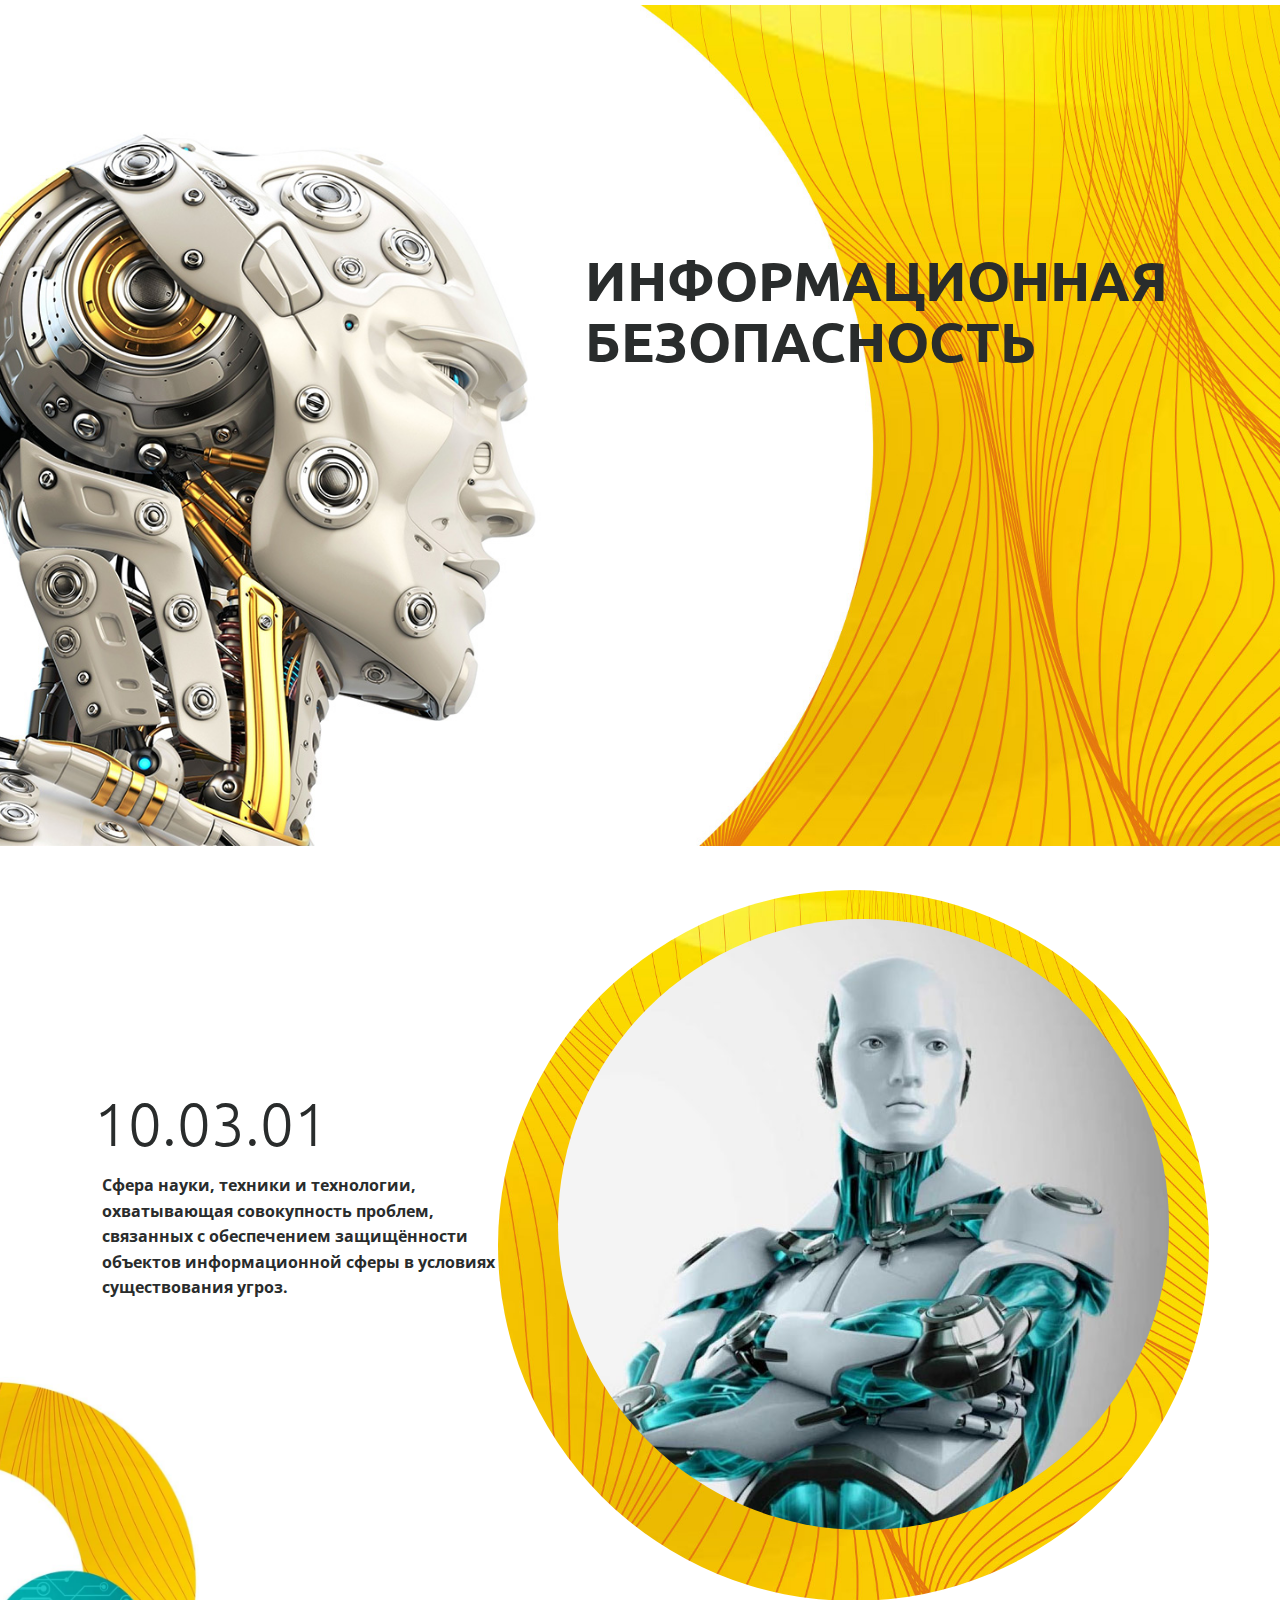
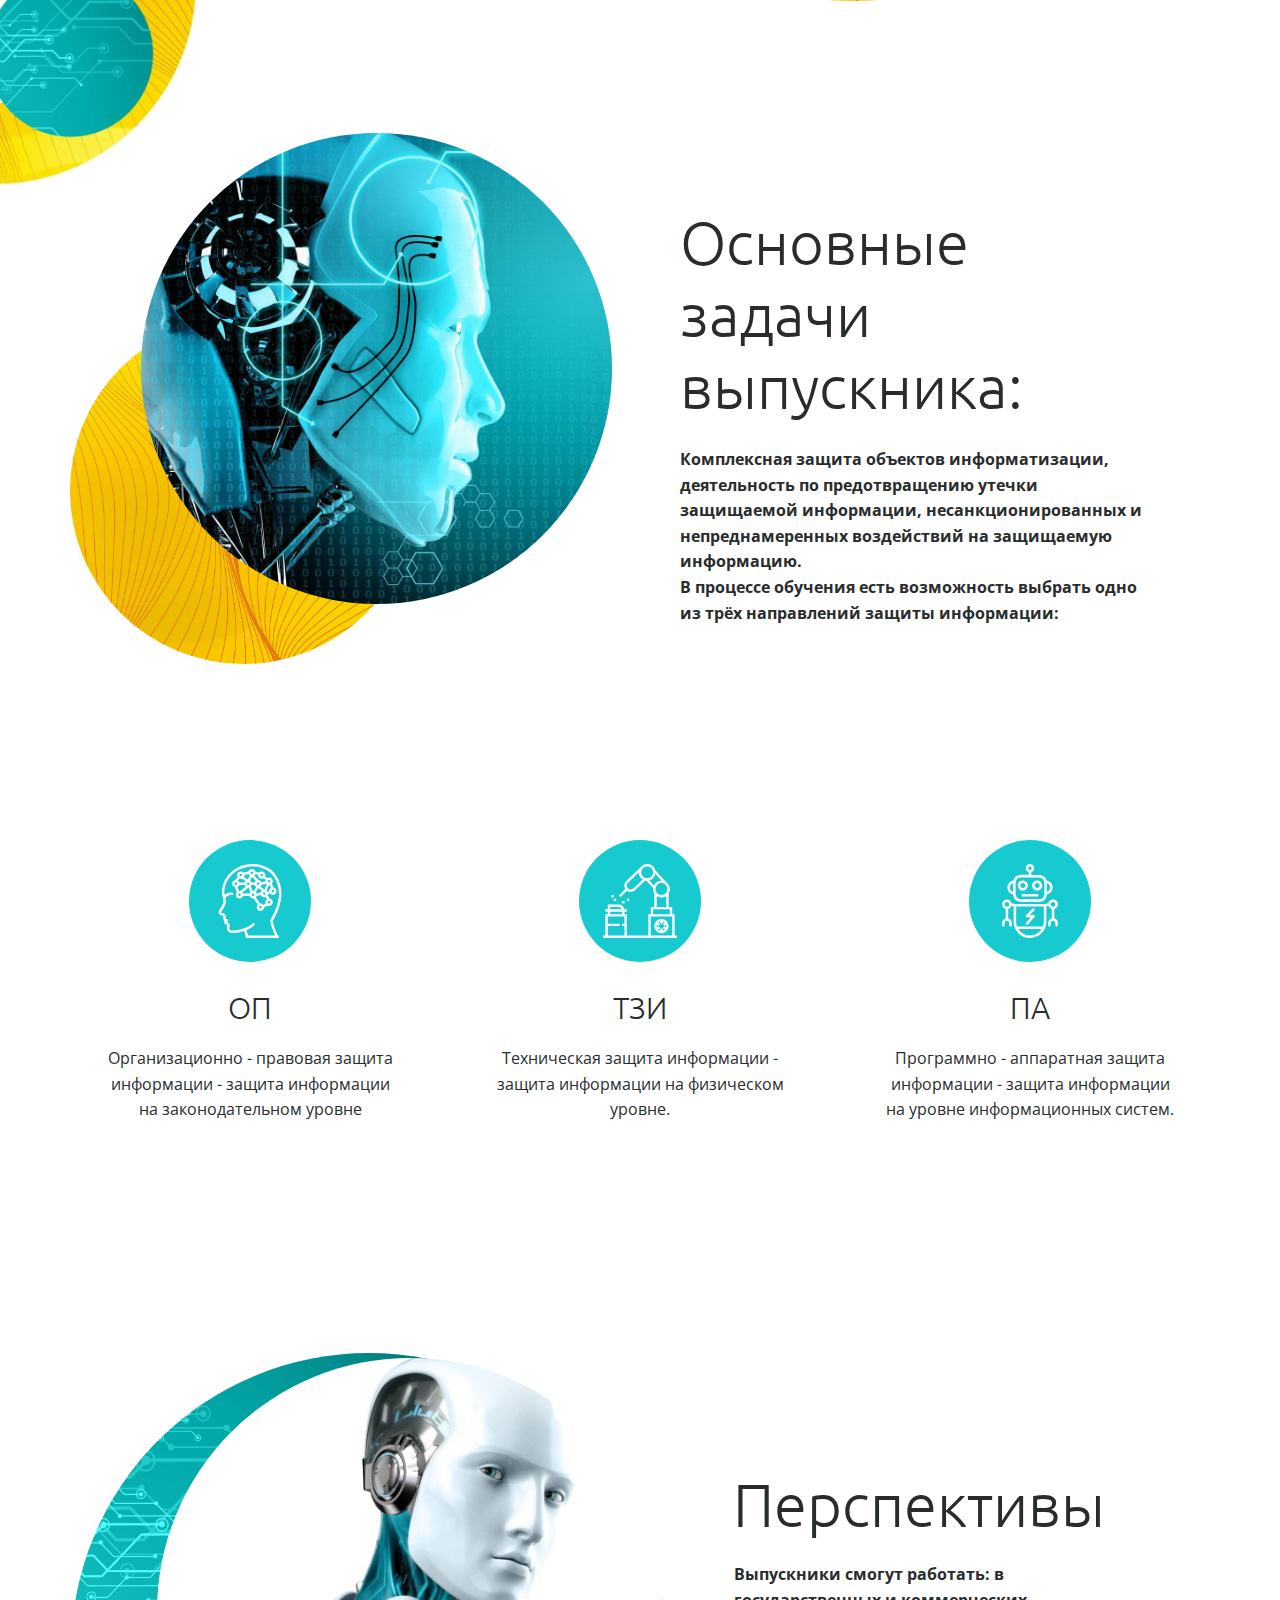
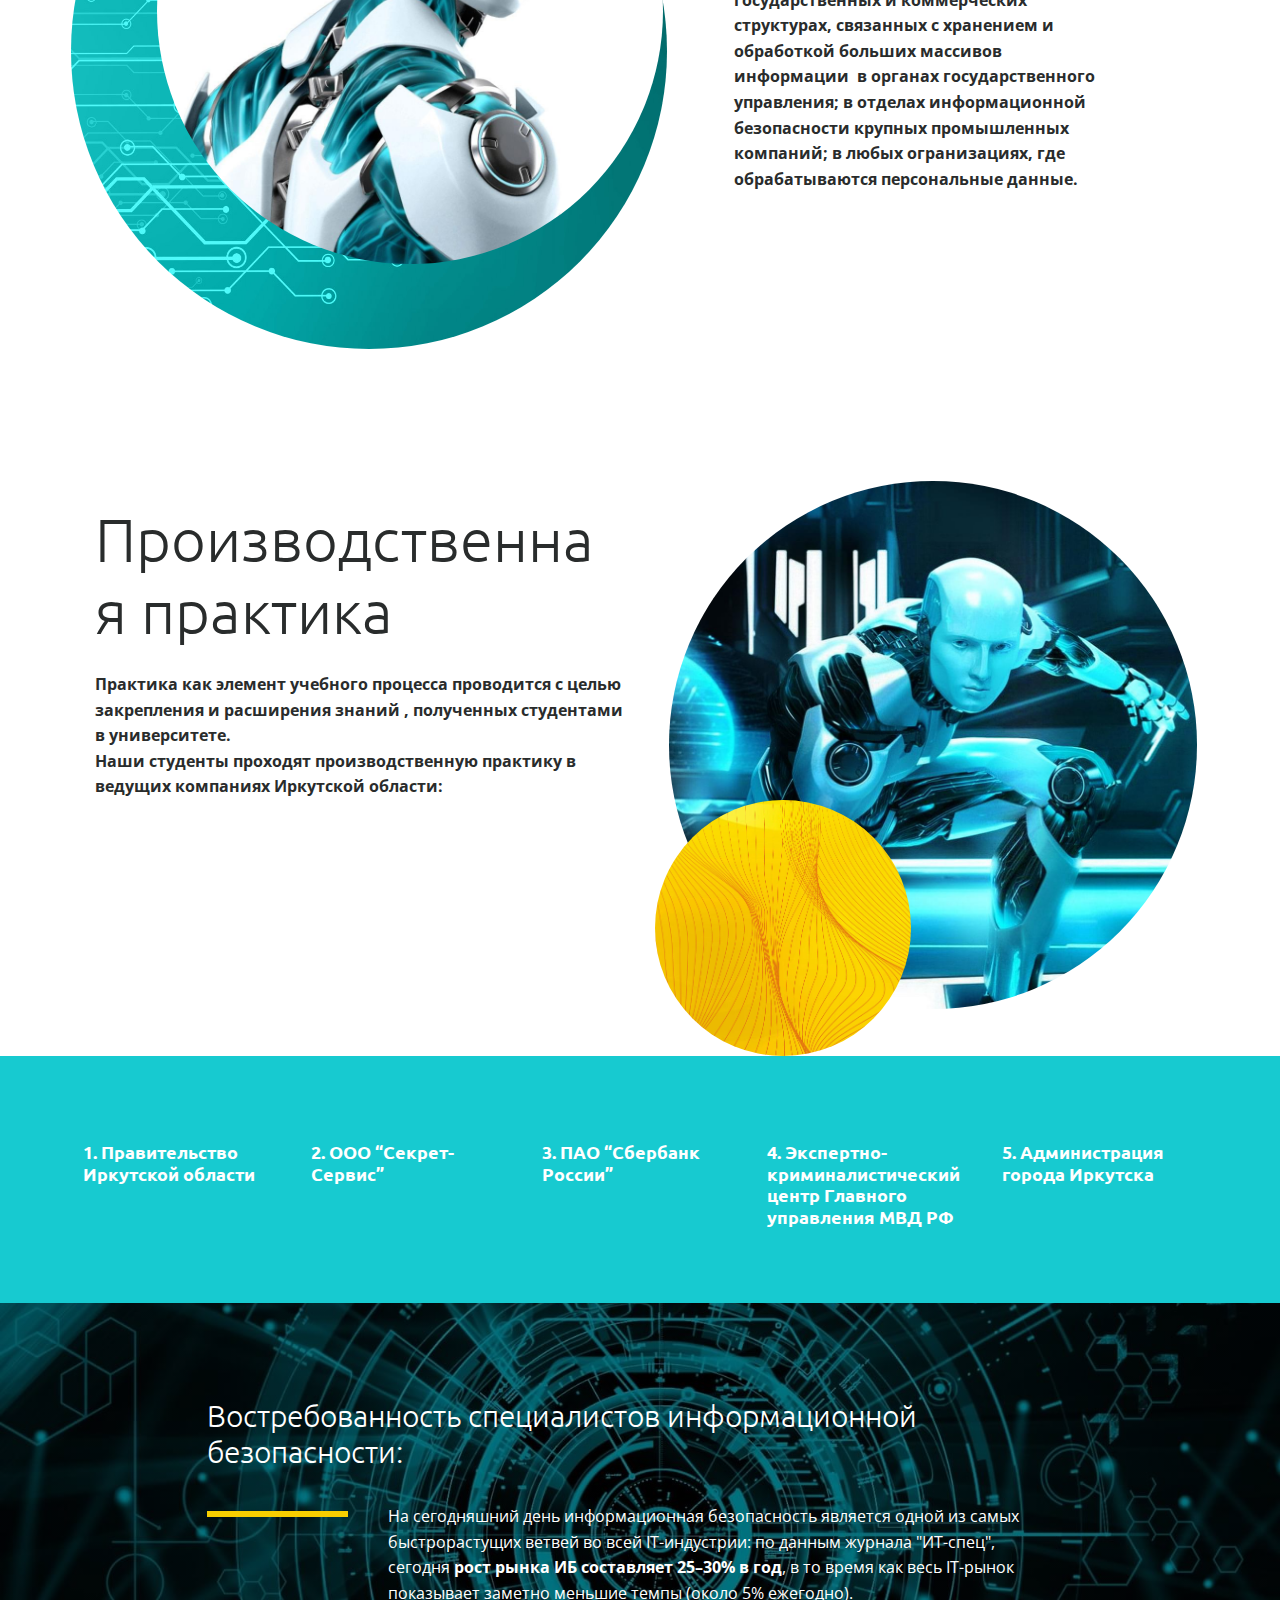
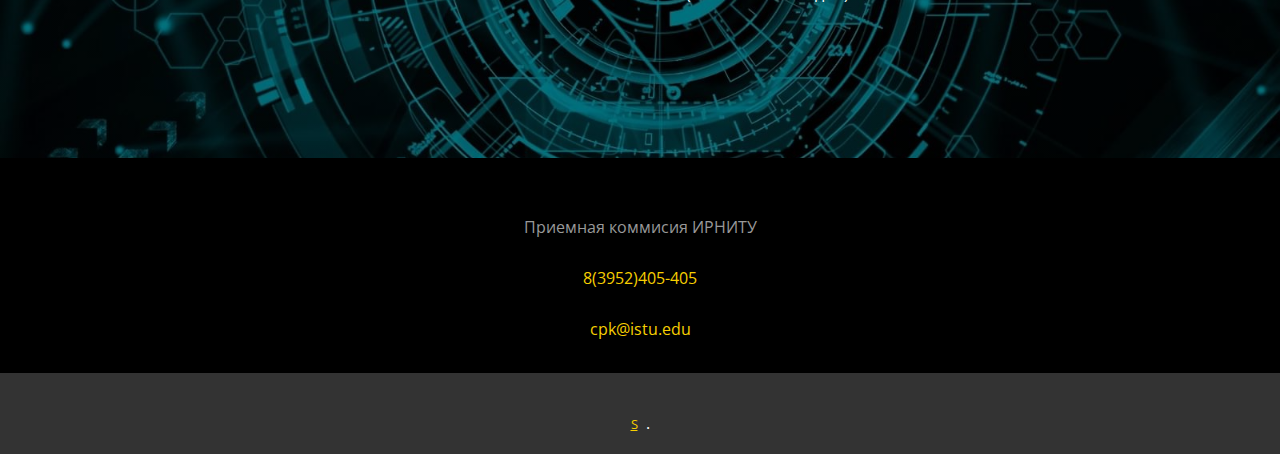
==== commit 4f75f511: "Add files via upload" ====
--- a/Главная.html
+++ b/Главная.html
@@ -74,12 +74,12 @@
       </div>
     </section>
     <section class="u-clearfix u-section-3" id="carousel_7661">
-      <div class="u-clearfix u-sheet u-sheet-1">
+      <div class="u-clearfix u-sheet u-valign-middle-md u-valign-middle-sm u-valign-middle-xs u-sheet-1">
         <div class="u-clearfix u-expanded-width u-gutter-30 u-layout-wrap u-layout-wrap-1">
           <div class="u-gutter-0 u-layout">
             <div class="u-layout-row">
               <div class="u-container-style u-layout-cell u-left-cell u-size-30 u-layout-cell-1">
-                <div class="u-container-layout u-valign-middle-xl">
+                <div class="u-container-layout u-valign-middle-xl u-container-layout-1">
                   <div class="u-image u-image-circle u-image-1"></div>
                   <div class="u-image u-image-circle u-image-2"></div>
                 </div>
@@ -97,7 +97,6 @@
       </div>
     </section>
     <section class="u-clearfix u-section-4" id="sec-22e2">
-      <img src="images/46.jpg" alt="" class="u-image u-image-default u-image-1" data-image-width="671" data-image-height="1080">
       <div class="u-clearfix u-gutter-30 u-layout-spacing-vertical u-layout-wrap u-layout-wrap-1">
         <div class="u-layout">
           <div class="u-layout-row">
@@ -147,7 +146,7 @@
           <div class="u-layout">
             <div class="u-layout-row">
               <div class="u-container-style u-layout-cell u-left-cell u-size-34 u-layout-cell-1">
-                <div class="u-container-layout">
+                <div class="u-container-layout u-container-layout-1">
                   <div class="u-expanded-width-xs u-image u-image-circle u-image-1"></div>
                   <div class="u-image u-image-circle u-image-2"></div>
                 </div>
@@ -164,21 +163,22 @@
       </div>
     </section>
     <section class="u-clearfix u-section-6" id="carousel_876e">
-      <img src="images/Untitled8.jpg" alt="" class="u-image u-image-default u-image-1">
-      <div class="u-clearfix u-gutter-30 u-layout-wrap u-layout-wrap-1">
-        <div class="u-gutter-0 u-layout">
-          <div class="u-layout-row">
-            <div class="u-container-style u-layout-cell u-left-cell u-size-30 u-layout-cell-1">
-              <div class="u-container-layout u-container-layout-1">
-                <h2 class="u-text u-text-1">Производственная практика</h2>
-                <p class="u-text u-text-2">Практика как элемент учебного процесса проводится с целью закрепления и расширения знаний , полученных студентами в университете.<br>Наши студенты проходят производственную практику в ведущих компаниях Иркутской области:
-                </p>
-              </div>
-            </div>
-            <div class="u-container-style u-layout-cell u-right-cell u-size-30 u-layout-cell-2">
-              <div class="u-container-layout u-container-layout-2">
-                <div class="u-image u-image-circle u-image-2"></div>
-                <div class="u-image u-image-circle u-image-3"></div>
+      <div class="u-clearfix u-sheet u-sheet-1">
+        <div class="u-clearfix u-expanded-width u-gutter-30 u-layout-wrap u-layout-wrap-1">
+          <div class="u-gutter-0 u-layout">
+            <div class="u-layout-row">
+              <div class="u-container-style u-layout-cell u-left-cell u-size-30 u-layout-cell-1">
+                <div class="u-container-layout u-container-layout-1">
+                  <h2 class="u-text u-text-1">Производственная практика</h2>
+                  <p class="u-text u-text-2">Практика как элемент учебного процесса проводится с целью закрепления и расширения знаний , полученных студентами в университете.<br>Наши студенты проходят производственную практику в ведущих компаниях Иркутской области:
+                  </p>
+                </div>
+              </div>
+              <div class="u-container-style u-layout-cell u-right-cell u-size-30 u-layout-cell-2">
+                <div class="u-container-layout u-container-layout-2">
+                  <div class="u-image u-image-circle u-image-1"></div>
+                  <div class="u-image u-image-circle u-image-2"></div>
+                </div>
               </div>
             </div>
           </div>
@@ -275,3 +275,16 @@
           <a class="a_footer u-active-none u-border-none u-btn u-button-style u-hover-none u-none u-text-palette-1-base u-btn-2" href="mailto:cpk@istu.edu">cpk@istu.edu</a>
         </p>
       </div></footer>
+    <section class="u-backlink u-clearfix u-grey-80">
+      <a class="u-link" href="https://nicepage.com/website-templates" target="_blank">
+        <span>s</span>
+      </a>
+      <p class="u-text">
+        <span></span>
+      </p>
+      <a class="u-link" href="https://nicepage.com/html-website-builder" target="_blank">
+        <span></span>
+      </a>. 
+    </section>
+  
+</body></html>--- a/Главная.css
+++ b/Главная.css
@@ -172,7 +172,7 @@
   }
 
   .u-section-1 .u-text-1 {
-    font-size: 1.875rem;
+    font-size: 1.5rem;
     margin-top: 47px;
   }
 } .u-section-2 {
@@ -416,10 +416,6 @@
     margin-right: calc(((100% - 340px) / 2));
   }
 
-  .u-section-2 .u-layout-cell-1 {
-    z-index: auto;
-  }
-
   .u-section-2 .u-container-layout-1 {
     padding-left: 7px;
     padding-right: 20px;
@@ -460,6 +456,11 @@
   min-height: 653px;
 }
 
+.u-section-3 .u-container-layout-1 {
+  padding-bottom: 0;
+  padding-top: 0;
+}
+
 .u-section-3 .u-image-1 {
   width: 347px;
   height: 347px;
@@ -537,23 +538,24 @@
 
 @media (max-width: 991px) {
   .u-section-3 .u-sheet-1 {
-    min-height: 626px;
+    min-height: 462px;
   }
 
   .u-section-3 .u-layout-wrap-1 {
-    margin-bottom: 178px;
+    margin-top: 0;
+    margin-bottom: 0;
     margin-right: initial;
     margin-left: initial;
   }
 
   .u-section-3 .u-layout-cell-1 {
-    min-height: 583px;
+    min-height: 492px;
   }
 
   .u-section-3 .u-image-1 {
     width: 219px;
     height: 219px;
-    margin-top: 217px;
+    margin-top: 168px;
   }
 
   .u-section-3 .u-image-2 {
@@ -561,21 +563,20 @@
     height: 305px;
     margin-top: -387px;
     margin-right: 0;
-    margin-bottom: 200px;
+    margin-bottom: 0;
   }
 
   .u-section-3 .u-layout-cell-2 {
-    min-height: 583px;
+    min-height: 492px;
   }
 
   .u-section-3 .u-container-layout-2 {
-    padding-left: 16px;
-    padding-right: 0;
+    padding: 0 0 0 16px;
   }
 
   .u-section-3 .u-text-1 {
     font-size: 3rem;
-    margin-top: 65px;
+    margin-top: 16px;
   }
 }
 
@@ -585,7 +586,6 @@
   }
 
   .u-section-3 .u-layout-wrap-1 {
-    margin-top: 0;
     margin-bottom: -111px;
     margin-right: initial;
     margin-left: initial;
@@ -671,17 +671,9 @@
   min-height: 662px;
 }
 
-.u-section-4 .u-image-1 {
-  width: 240px;
-  height: 386px;
-  object-position: 50% 0%;
-  background-position: 50% 0%;
-  margin: 264px 0 0 auto;
-}
-
 .u-section-4 .u-layout-wrap-1 {
   width: 1140px;
-  margin: -691px auto 0;
+  margin: -41px auto 60px;
 }
 
 .u-section-4 .u-layout-cell-1 {
@@ -770,17 +762,8 @@
     min-height: 598px;
   }
 
-  .u-section-4 .u-image-1 {
-    width: 264px;
-    height: 458px;
-    object-position: 0% 14.86%;
-    background-position: 0% 14.86%;
-  }
-
   .u-section-4 .u-layout-wrap-1 {
     width: 940px;
-    margin-top: -763px;
-    margin-bottom: 60px;
     margin-left: calc(((100% - 1140px) / 2) + 100px);
   }
 
@@ -818,25 +801,17 @@
 
 @media (max-width: 991px) {
    .u-section-4 {
-    min-height: 400px;
-  }
-
-  .u-section-4 .u-image-1 {
-    width: 240px;
-    height: 386px;
-    object-position: 50% 0%;
-    background-position: 50% 0%;
+    min-height: 635px;
   }
 
   .u-section-4 .u-layout-wrap-1 {
     width: 720px;
-    margin-top: -741px;
-    margin-bottom: 387px;
-    margin-left: calc(((100% - 1140px) / 2) + 210px);
+    margin-top: 0;
+    margin-left: auto;
   }
 
   .u-section-4 .u-layout-cell-1 {
-    min-height: 100px;
+    min-height: 322px;
   }
 
   .u-section-4 .u-container-layout-1 {
@@ -849,7 +824,7 @@
   }
 
   .u-section-4 .u-layout-cell-2 {
-    min-height: 100px;
+    min-height: 322px;
   }
 
   .u-section-4 .u-container-layout-2 {
@@ -862,7 +837,7 @@
   }
 
   .u-section-4 .u-layout-cell-3 {
-    min-height: 100px;
+    min-height: 322px;
   }
 
   .u-section-4 .u-container-layout-3 {
@@ -871,7 +846,7 @@
   }
 
   .u-section-4 .u-icon-3 {
-    margin-left: 56px;
+    margin-left: auto;
   }
 
   .u-section-4 .u-text-6 {
@@ -881,22 +856,17 @@
 
 @media (max-width: 767px) {
    .u-section-4 {
-    min-height: 500px;
-  }
-
-  .u-section-4 .u-image-1 {
-    width: 246px;
-    height: 418px;
-    object-position: 0% 0%;
-    background-position: 0% 0%;
-    margin-top: 1049px;
+    min-height: 735px;
   }
 
   .u-section-4 .u-layout-wrap-1 {
     width: 540px;
-    margin-top: -1467px;
-    margin-bottom: -41px;
+    margin-bottom: 0;
     margin-left: calc(((100% - 1140px) / 2) + 300px);
+  }
+
+  .u-section-4 .u-layout-cell-1 {
+    min-height: 100px;
   }
 
   .u-section-4 .u-container-layout-1 {
@@ -904,11 +874,19 @@
     padding-right: 14px;
   }
 
+  .u-section-4 .u-layout-cell-2 {
+    min-height: 100px;
+  }
+
   .u-section-4 .u-container-layout-2 {
     padding-left: 14px;
     padding-right: 14px;
   }
 
+  .u-section-4 .u-layout-cell-3 {
+    min-height: 100px;
+  }
+
   .u-section-4 .u-container-layout-3 {
     padding-left: 0;
     padding-right: 0;
@@ -916,7 +894,6 @@
 
   .u-section-4 .u-icon-3 {
     margin-top: 18px;
-    margin-left: auto;
   }
 
   .u-section-4 .u-text-5 {
@@ -932,16 +909,9 @@
 }
 
 @media (max-width: 575px) {
-  .u-section-4 .u-image-1 {
-    width: 195px;
-    height: 314px;
-    margin-top: 1199px;
-  }
-
   .u-section-4 .u-layout-wrap-1 {
     width: 340px;
-    margin-top: -1438px;
-    margin-bottom: -61px;
+    margin-top: 75px;
     margin-left: calc(((100% - 1140px) / 2) + 400px);
   }
 
@@ -991,6 +961,10 @@
 .u-section-5 .u-layout-cell-1 {
   min-height: 684px;
   background-image: none;
+}
+
+.u-section-5 .u-container-layout-1 {
+  padding-top: 0;
 }
 
 .u-section-5 .u-image-1 {
@@ -1031,12 +1005,20 @@
 
 @media (max-width: 1199px) {
   .u-section-5 .u-sheet-1 {
-    min-height: 619px;
+    min-height: 279px;
   }
 
   .u-section-5 .u-layout-wrap-1 {
     margin-right: initial;
     margin-left: initial;
+  }
+
+  .u-section-5 .u-layout-cell-1 {
+    min-height: 469px;
+  }
+
+  .u-section-5 .u-container-layout-1 {
+    padding-bottom: 0;
   }
 
   .u-section-5 .u-image-1 {
@@ -1051,12 +1033,16 @@
     height: 417px;
     margin-top: -473px;
     margin-right: 33px;
-    margin-bottom: 367px;
+  }
+
+  .u-section-5 .u-layout-cell-2 {
+    min-height: 469px;
   }
 
   .u-section-5 .u-container-layout-2 {
     padding-left: 20px;
     padding-right: 52px;
+    padding-bottom: 0;
   }
 
   .u-section-5 .u-text-1 {
@@ -1065,8 +1051,8 @@
   }
 
   .u-section-5 .u-text-2 {
+    margin-right: 1px;
     margin-left: 0;
-    margin-right: 1px;
   }
 }
 
@@ -1166,22 +1152,23 @@
 
 @media (max-width: 575px) {
   .u-section-5 .u-sheet-1 {
-    min-height: 100px;
+    min-height: 995px;
   }
 
   .u-section-5 .u-layout-wrap-1 {
-    margin-top: -65px;
-    margin-bottom: -95px;
+    margin-top: 108px;
+    margin-bottom: 0;
     margin-right: initial;
     margin-left: initial;
   }
 
   .u-section-5 .u-layout-cell-1 {
-    min-height: 364px;
+    min-height: 484px;
   }
 
   .u-section-5 .u-image-1 {
     height: 339px;
+    margin-top: 0;
     margin-right: initial;
     margin-left: initial;
     width: auto;
@@ -1194,7 +1181,7 @@
   }
 
   .u-section-5 .u-layout-cell-2 {
-    min-height: 618px;
+    min-height: 528px;
   }
 
   .u-section-5 .u-container-layout-2 {
@@ -1206,25 +1193,17 @@
     font-size: 3rem;
     margin-top: 70px;
   }
-} .u-section-6 {
-  min-height: 679px;
-}
-
-.u-section-6 .u-image-1 {
-  width: 196px;
-  height: 433px;
-  object-position: 100% 0%;
-  background-position: 100% 0%;
-  margin: -256px auto 0 0;
+}.u-section-6 .u-sheet-1 {
+  min-height: 500px;
 }
 
 .u-section-6 .u-layout-wrap-1 {
-  width: 1140px;
-  margin: -149px auto 28px;
+  margin-top: -97px;
+  margin-bottom: 0;
 }
 
 .u-section-6 .u-layout-cell-1 {
-  min-height: 653px;
+  min-height: 627px;
   background-image: none;
 }
 
@@ -1234,7 +1213,7 @@
 
 .u-section-6 .u-text-1 {
   font-size: 3.75rem;
-  margin: 96px 0 0;
+  margin: 44px 0 0;
 }
 
 .u-section-6 .u-text-2 {
@@ -1244,49 +1223,42 @@
 
 .u-section-6 .u-layout-cell-2 {
   background-image: none;
-  min-height: 653px;
+  min-height: 627px;
 }
 
 .u-section-6 .u-container-layout-2 {
   padding-bottom: 0;
-}
-
-.u-section-6 .u-image-2 {
+  padding-top: 22px;
+}
+
+.u-section-6 .u-image-1 {
   width: 528px;
   height: 528px;
   background-image: url("images/as.jpg");
   background-position: 50% 50%;
-  margin: -26px auto 0;
-}
-
-.u-section-6 .u-image-3 {
+  margin: 0 auto;
+}
+
+.u-section-6 .u-image-2 {
   width: 256px;
   height: 256px;
   background-image: url("images/cellbg2.jpg");
   background-position: 50% 50%;
-  margin: -135px auto 0 0;
+  margin: -209px auto 0 0;
 }
 
 @media (max-width: 1199px) {
-   .u-section-6 {
-    min-height: 564px;
-  }
-
-  .u-section-6 .u-image-1 {
-    width: 211px;
-    height: 523px;
-    margin-top: -390px;
+  .u-section-6 .u-sheet-1 {
+    min-height: 585px;
   }
 
   .u-section-6 .u-layout-wrap-1 {
-    width: 940px;
-    margin-top: -79px;
+    margin-top: 0;
     margin-bottom: 54px;
-    margin-left: calc(((100% - 1140px) / 2) + 100px);
   }
 
   .u-section-6 .u-layout-cell-1 {
-    min-height: 538px;
+    min-height: 561px;
   }
 
   .u-section-6 .u-container-layout-1 {
@@ -1296,40 +1268,38 @@
 
   .u-section-6 .u-text-1 {
     font-size: 2.25rem;
+    margin-top: 42px;
   }
 
   .u-section-6 .u-layout-cell-2 {
     background-position: 50% 50%;
-    min-height: 538px;
-  }
-
-  .u-section-6 .u-image-2 {
+    min-height: 561px;
+  }
+
+  .u-section-6 .u-container-layout-2 {
+    padding-top: 20px;
+  }
+
+  .u-section-6 .u-image-1 {
     width: 435px;
     height: 435px;
   }
 
-  .u-section-6 .u-image-3 {
+  .u-section-6 .u-image-2 {
     width: 211px;
     height: 211px;
+    margin-top: -135px;
   }
 }
 
 @media (max-width: 991px) {
-   .u-section-6 {
-    min-height: 438px;
-  }
-
-  .u-section-6 .u-image-1 {
-    width: 169px;
-    height: 479px;
-    margin-top: -364px;
+  .u-section-6 .u-sheet-1 {
+    min-height: 464px;
   }
 
   .u-section-6 .u-layout-wrap-1 {
-    width: 720px;
     margin-top: -87px;
     margin-bottom: 0;
-    margin-left: calc(((100% - 1140px) / 2) + 210px);
   }
 
   .u-section-6 .u-layout-cell-1 {
@@ -1346,17 +1316,17 @@
   }
 
   .u-section-6 .u-layout-cell-2 {
-    min-height: 412px;
-  }
-
-  .u-section-6 .u-image-2 {
+    min-height: 430px;
+  }
+
+  .u-section-6 .u-image-1 {
     width: 369px;
     height: 369px;
     margin-top: -62px;
     margin-left: -30px;
   }
 
-  .u-section-6 .u-image-3 {
+  .u-section-6 .u-image-2 {
     width: 162px;
     height: 162px;
     margin-top: -85px;
@@ -1365,24 +1335,12 @@
 }
 
 @media (max-width: 767px) {
-   .u-section-6 {
-    min-height: 866px;
-  }
-
-  .u-section-6 .u-image-1 {
-    width: 116px;
-    height: 433px;
-    margin-top: -256px;
+  .u-section-6 .u-sheet-1 {
+    min-height: 762px;
   }
 
   .u-section-6 .u-layout-wrap-1 {
-    width: 540px;
-    margin-top: -149px;
-    margin-left: auto;
-  }
-
-  .u-section-6 .u-layout-cell-1 {
-    min-height: 337px;
+    margin-top: -97px;
   }
 
   .u-section-6 .u-container-layout-1 {
@@ -1401,10 +1359,10 @@
   }
 
   .u-section-6 .u-layout-cell-2 {
-    min-height: 478px;
-  }
-
-  .u-section-6 .u-image-2 {
+    min-height: 645px;
+  }
+
+  .u-section-6 .u-image-1 {
     width: 397px;
     height: 397px;
     margin-top: -7px;
@@ -1412,7 +1370,7 @@
     margin-left: auto;
   }
 
-  .u-section-6 .u-image-3 {
+  .u-section-6 .u-image-2 {
     width: 227px;
     height: 227px;
     margin-top: -390px;
@@ -1422,23 +1380,17 @@
 }
 
 @media (max-width: 575px) {
-   .u-section-6 {
-    min-height: 637px;
-  }
-
-  .u-section-6 .u-image-1 {
-    width: 97px;
+  .u-section-6 .u-sheet-1 {
+    min-height: 884px;
   }
 
   .u-section-6 .u-layout-wrap-1 {
-    width: 340px;
-    margin-top: -81px;
-    margin-bottom: 96px;
-    margin-left: calc(((100% - 1140px) / 2) + 400px);
+    margin-top: 76px;
+    margin-bottom: 60px;
   }
 
   .u-section-6 .u-layout-cell-1 {
-    min-height: 100px;
+    min-height: 408px;
   }
 
   .u-section-6 .u-container-layout-1 {
@@ -1446,12 +1398,17 @@
     padding-right: 19px;
   }
 
+  .u-section-6 .u-text-1 {
+    font-size: 1.875rem;
+    margin-top: 19px;
+  }
+
   .u-section-6 .u-layout-cell-2 {
     background-position: 37.5% 50%;
-    min-height: 301px;
-  }
-
-  .u-section-6 .u-image-2 {
+    min-height: 370px;
+  }
+
+  .u-section-6 .u-image-1 {
     width: 323px;
     height: 323px;
     margin-top: -30px;
@@ -1459,7 +1416,7 @@
     margin-left: 4px;
   }
 
-  .u-section-6 .u-image-3 {
+  .u-section-6 .u-image-2 {
     width: 127px;
     height: 127px;
     margin-top: -94px;
@@ -1742,11 +1699,16 @@
 
 @media (max-width: 575px) {
   .u-section-7 .u-sheet-1 {
-    min-height: 1178px;
+    min-height: 197px;
+  }
+
+  .u-section-7 .u-layout-wrap-1 {
+    margin-top: 0;
+    margin-bottom: 20px;
   }
 
   .u-section-7 .u-layout-cell-1 {
-    min-height: 227px;
+    min-height: 21px;
   }
 
   .u-section-7 .u-text-1 {
@@ -1755,7 +1717,7 @@
   }
 
   .u-section-7 .u-layout-cell-2 {
-    min-height: 227px;
+    min-height: 21px;
   }
 
   .u-section-7 .u-text-2 {
@@ -1764,7 +1726,7 @@
   }
 
   .u-section-7 .u-layout-cell-3 {
-    min-height: 227px;
+    min-height: 21px;
   }
 
   .u-section-7 .u-container-layout-3 {
@@ -1772,13 +1734,13 @@
   }
 
   .u-section-7 .u-text-3 {
+    width: 323px;
     margin-left: 6px;
     margin-right: 6px;
-    width: 323px;
   }
 
   .u-section-7 .u-layout-cell-4 {
-    min-height: 227px;
+    min-height: 21px;
   }
 
   .u-section-7 .u-text-4 {
@@ -1787,7 +1749,7 @@
   }
 
   .u-section-7 .u-layout-cell-5 {
-    min-height: 227px;
+    min-height: 40px;
   }
 
   .u-section-7 .u-text-5 {
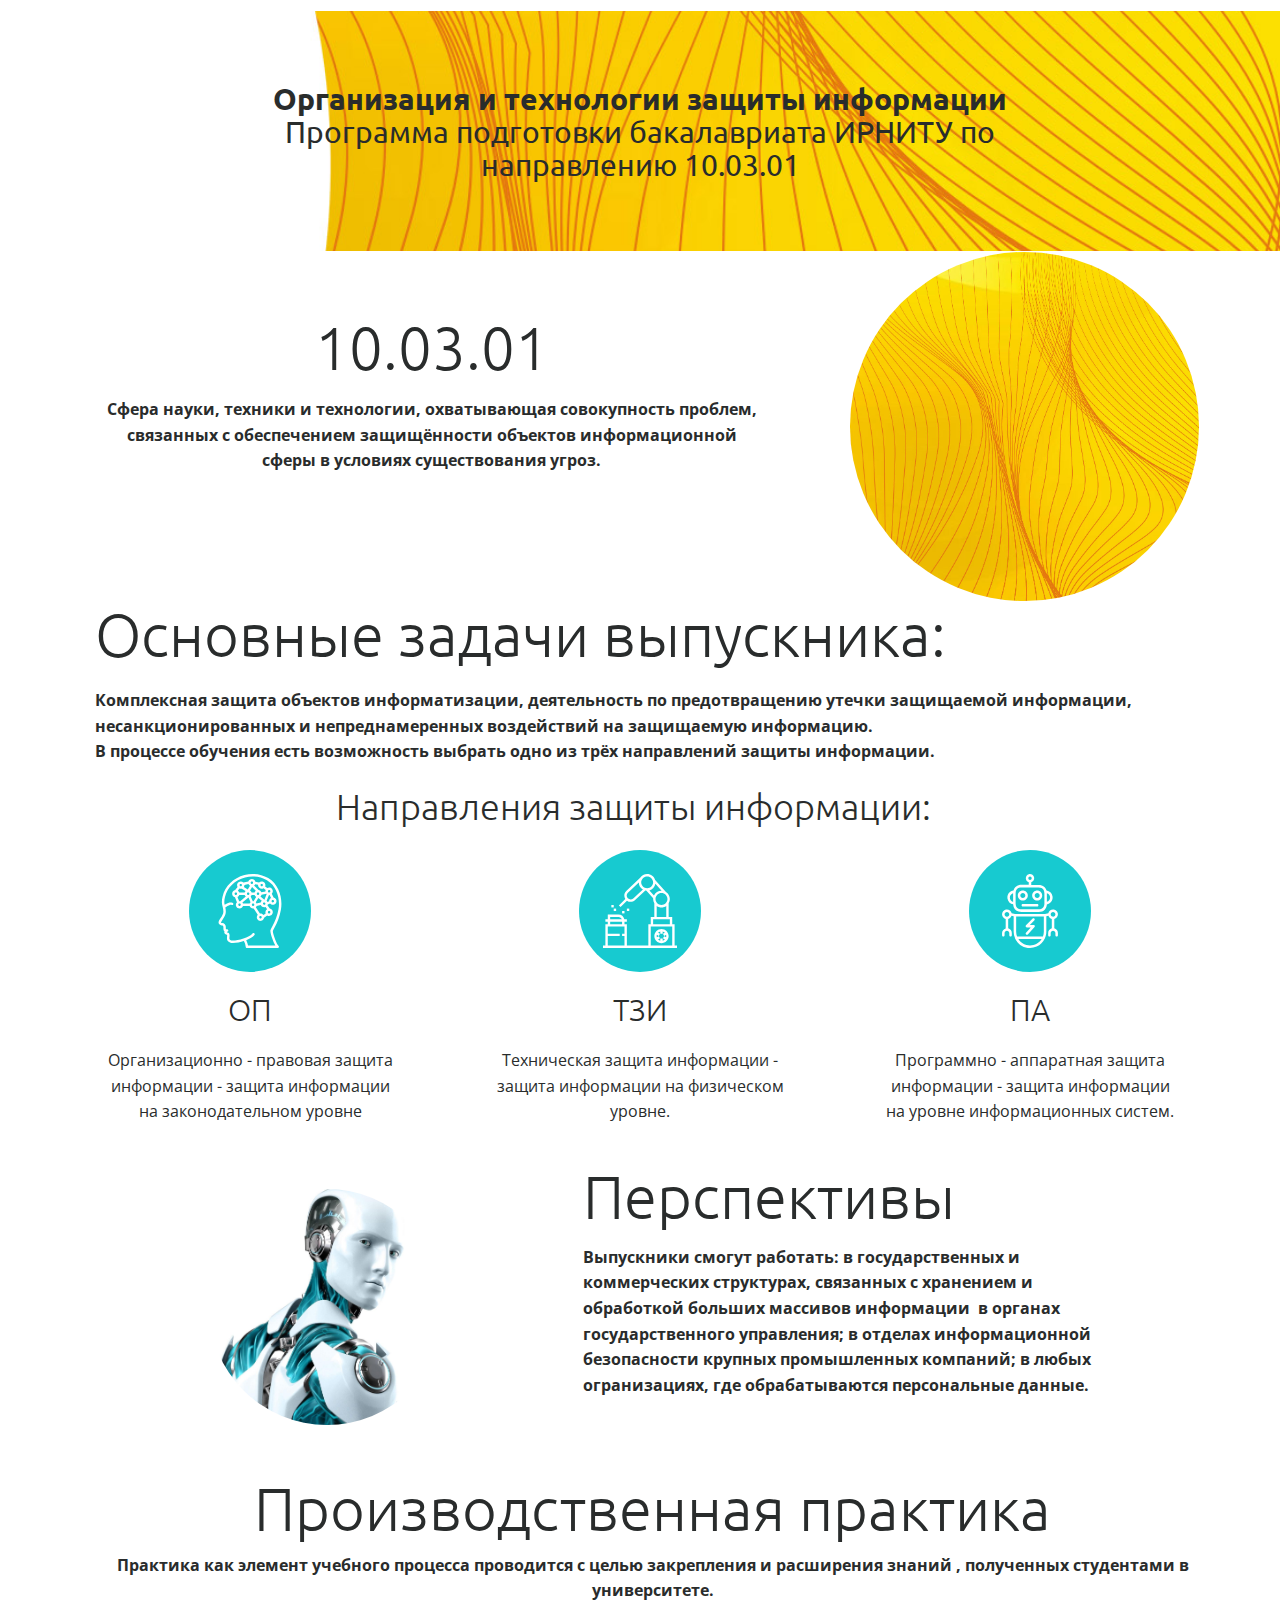
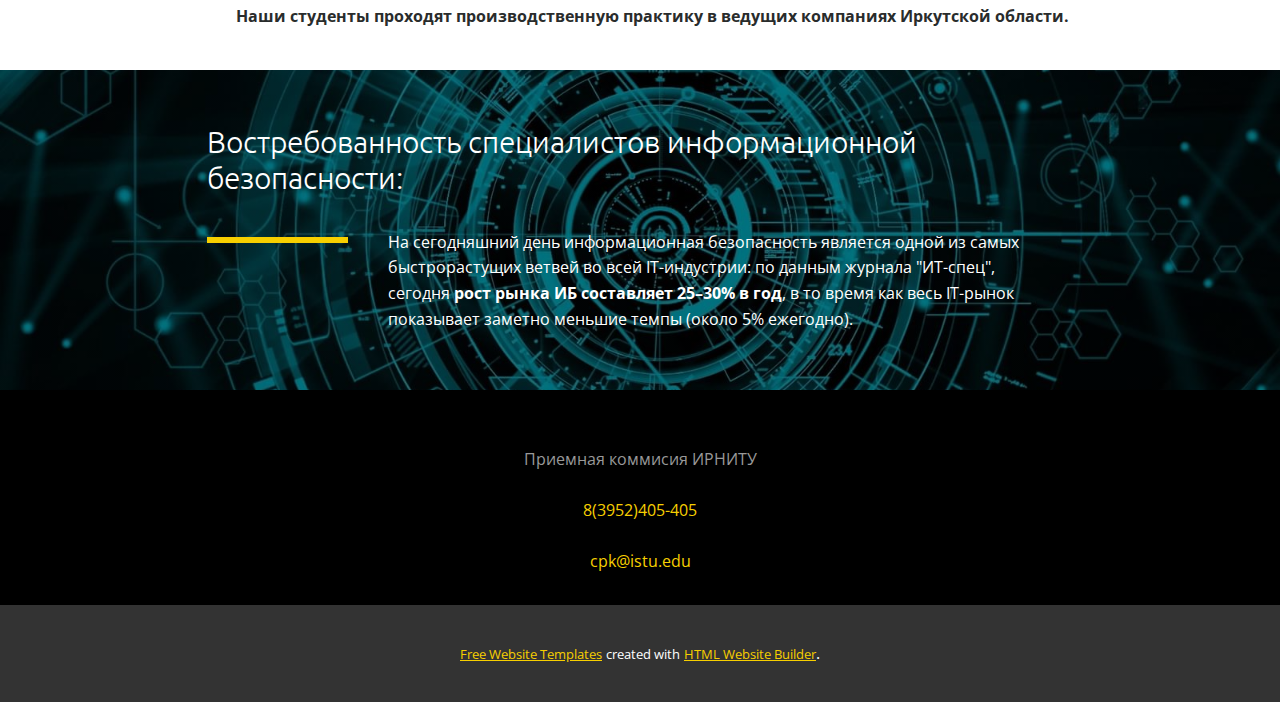
==== commit 44c56620: "Add files via upload" ====
--- a/Главная.html
+++ b/Главная.html
@@ -18,8 +18,6 @@
     
     
     
-    
-    
     <script type="application/ld+json">{
 		"@context": "http://schema.org",
 		"@type": "Organization",
@@ -31,20 +29,16 @@
     <meta property="og:type" content="website">
   </head>
   <body class="u-body u-xl-mode" data-lang="ru"><header class="u-clearfix u-header u-header" id="sec-d5ff"><div class="u-clearfix u-sheet u-sheet-1"></div></header> 
-    <section class="u-clearfix u-valign-middle-lg u-valign-middle-md u-valign-middle-sm u-section-1" id="carousel_c23b">
+    <section class="u-clearfix u-valign-middle u-section-1" id="carousel_c23b">
       <div class="u-clearfix u-expanded-width u-layout-wrap u-layout-wrap-1">
         <div class="u-layout">
           <div class="u-layout-row">
-            <div class="u-container-style u-image u-layout-cell u-left-cell u-size-30 u-image-1">
-              <div class="u-container-layout"></div>
-            </div>
-            <div class="u-container-style u-image u-layout-cell u-right-cell u-size-30 u-image-2">
-              <div class="u-container-layout u-valign-middle-lg u-valign-middle-md u-container-layout-2">
-                <div class="u-border-no-bottom u-border-no-left u-border-no-right u-border-no-top u-container-style u-group u-group-1">
-                  <div class="u-container-layout u-valign-middle-md u-valign-middle-sm u-valign-middle-xs u-container-layout-3">
-                    <h1 class="u-text u-title u-text-1">Информационная безопасность</h1>
-                  </div>
-                </div>
+            <div class="u-align-center u-container-style u-image u-layout-cell u-right-cell u-size-60 u-image-1">
+              <div class="u-container-layout u-valign-middle u-container-layout-1">
+                <h1 class="u-text u-text-1"> Организация и технологии защиты информации<br>
+                  <span style="font-weight: 400;">Программа <span style="font-weight: 700;"></span>подготовки бакалавриата ИРНИТУ по направлению 10.03.01 
+                  </span>
+                </h1>
               </div>
             </div>
           </div>
@@ -52,21 +46,21 @@
       </div>
     </section>
     <section class="u-clearfix u-section-2" id="sec-f998">
-      <img src="images/2.jpg" alt="" class="u-image u-image-default u-image-1" data-image-width="693" data-image-height="1080">
-      <div class="u-clearfix u-gutter-30 u-layout-wrap u-layout-wrap-1">
-        <div class="u-layout">
-          <div class="u-layout-row">
-            <div class="u-container-style u-layout-cell u-left-cell u-size-28 u-layout-cell-1">
-              <div class="u-container-layout u-container-layout-1">
-                <h2 class="u-text u-text-1">10.03.01</h2>
-                <p class="u-text u-text-2"><b>Сфера науки, техники и технологии, охватывающая совокупность проблем, связанных с обеспечением защищённости объектов информационной сферы в условиях существования угроз</b>.
-                </p>
-              </div>
-            </div>
-            <div class="u-container-style u-layout-cell u-right-cell u-size-32 u-layout-cell-2">
-              <div class="u-container-layout">
-                <div class="u-expanded-width-xs u-image u-image-circle u-image-2"></div>
-                <div class="u-image u-image-circle u-image-3"></div>
+      <div class="u-clearfix u-sheet u-valign-middle u-sheet-1">
+        <div class="u-clearfix u-expanded-width u-gutter-30 u-layout-wrap u-layout-wrap-1">
+          <div class="u-layout">
+            <div class="u-layout-row">
+              <div class="u-align-center u-container-style u-layout-cell u-left-cell u-size-40 u-layout-cell-1">
+                <div class="u-container-layout u-container-layout-1">
+                  <h2 class="u-text u-text-1">10.03.01</h2>
+                  <p class="u-text u-text-2"><b>Сфера науки, техники и технологии, охватывающая совокупность проблем, связанных с обеспечением защищённости объектов информационной сферы в условиях существования угроз</b>.
+                  </p>
+                </div>
+              </div>
+              <div class="u-container-style u-layout-cell u-right-cell u-size-20 u-layout-cell-2">
+                <div class="u-container-layout u-valign-top u-container-layout-2">
+                  <div class="u-hidden-xs u-image u-image-circle u-image-1"></div>
+                </div>
               </div>
             </div>
           </div>
@@ -74,21 +68,58 @@
       </div>
     </section>
     <section class="u-clearfix u-section-3" id="carousel_7661">
-      <div class="u-clearfix u-sheet u-valign-middle-md u-valign-middle-sm u-valign-middle-xs u-sheet-1">
+      <div class="u-clearfix u-sheet u-sheet-1">
         <div class="u-clearfix u-expanded-width u-gutter-30 u-layout-wrap u-layout-wrap-1">
           <div class="u-gutter-0 u-layout">
             <div class="u-layout-row">
-              <div class="u-container-style u-layout-cell u-left-cell u-size-30 u-layout-cell-1">
-                <div class="u-container-layout u-valign-middle-xl u-container-layout-1">
-                  <div class="u-image u-image-circle u-image-1"></div>
-                  <div class="u-image u-image-circle u-image-2"></div>
-                </div>
-              </div>
-              <div class="u-container-style u-layout-cell u-right-cell u-size-30 u-layout-cell-2">
-                <div class="u-container-layout u-valign-middle-sm u-valign-middle-xs u-valign-top-md u-container-layout-2">
-                  <h2 class="u-text u-text-1">Основные задачи выпускника:</h2>
-                  <p class="u-text u-text-2">Комплексная защита объектов информатизации, деятельность по предотвращению утечки защищаемой информации, несанкционированных и непреднамеренных воздействий на защищаемую информацию.<br>В процессе обучения есть возможность выбрать одно из трёх направлений защиты информации:
+              <div class="u-container-style u-layout-cell u-right-cell u-size-60 u-layout-cell-1">
+                <div class="u-container-layout u-container-layout-1">
+                  <h2 class="u-align-center-xs u-text u-text-1">Основ​ные задачи выпускника:</h2>
+                  <p class="u-text u-text-2">Комплексная защита объектов информатизации, деятельность по предотвращению утечки защищаемой информации, несанкционированных и непреднамеренных воздействий на защищаемую информацию.<br>В процессе обучения есть возможность выбрать одно из трёх направлений защиты информации.
                   </p>
+                  <h2 class="u-align-center-xs u-text u-text-3">Направления защиты информации:</h2>
+                </div>
+              </div>
+            </div>
+          </div>
+        </div>
+        <div class="u-clearfix u-expanded-width u-gutter-30 u-layout-spacing-vertical u-layout-wrap u-layout-wrap-2">
+          <div class="u-layout">
+            <div class="u-layout-row">
+              <div class="u-container-style u-layout-cell u-left-cell u-size-20 u-size-20-md u-layout-cell-2">
+                <div class="u-container-layout u-container-layout-2"><span class="u-icon u-icon-circle u-palette-2-base u-text-body-alt-color u-icon-1"><svg class="u-svg-link" preserveAspectRatio="xMidYMin slice" viewBox="0 0 512.157 512.157" style=""><use xmlns:xlink="http://www.w3.org/1999/xlink" xlink:href="#svg-631e"></use></svg><svg class="u-svg-content" viewBox="0 0 512.157 512.157" x="0px" y="0px" id="svg-631e" style="enable-background:new 0 0 512.157 512.157;"><g transform="translate(-1 -1)"><g><g><path d="M470.991,248.578c13.333-72.417-8.433-171.963-87.742-219.4C333.158,1.078,274.075-6.357,218.583,8.457     C141.716,29.012,85.216,84.17,67.449,156.003c-3.961,14.57-5.64,29.666-4.975,44.75c0.851,9.359,2.578,18.618,5.159,27.654     c3.473,11.5,5.193,23.458,5.1,35.471c-0.358,14.3-10.208,29.137-18.908,42.229c-9.484,14.287-17.675,26.625-12.925,38.004     c4.508,7.713,12.442,12.795,21.333,13.667c0.512,0.092,1.03,0.145,1.55,0.158c2.376-0.291,4.758,0.497,6.491,2.149     s2.635,3.993,2.459,6.38c0,17.733,0.442,26.883,7.767,31.079c-0.639,1.334-1.085,2.753-1.325,4.212     c-0.736,5.006,1.067,10.049,4.808,13.454c3.72,3.603,8.433,6.009,13.533,6.908c0.358,0.083,0.7,0.146,1.033,0.225     c0.202,1.269,0.291,2.553,0.267,3.838c-0.061,3.173-0.286,6.342-0.675,9.492c-1.417,13.65-3.358,32.346,23.95,41.271     c5.481,1.532,11.162,2.223,16.85,2.05c25.858-1.148,51.413-6.047,75.863-14.542c7.059,12.31,11.315,26.026,12.462,40.171     c-0.001,2.263,0.898,4.434,2.499,6.035c1.6,1.6,3.771,2.499,6.035,2.499h213.333c3.649-0.045,6.86-2.422,7.967-5.9     c1.122-3.526-0.1-7.376-3.05-9.609c-8.829-6.704-38.068-77.335-38.967-102.705c2.577-5.851,6.029-12.421,10.117-20.053     C447.459,335.662,462.94,292.958,470.991,248.578z M397.953,394.086c0.217,20.408,18.615,74.332,34.421,102.005H243.61     c-2.125-13.075-6.361-25.717-12.543-37.432c24.724-9.69,46.503-22.149,56.957-35.822c2.845-3.747,2.123-9.09-1.616-11.946     c-3.738-2.857-9.083-2.15-11.951,1.579c-24.15,31.6-124.633,55.592-147.067,48.254c-14.208-4.646-13.642-10.1-12.275-23.283     c0.453-3.737,0.709-7.495,0.767-11.258c0-14.379-5.8-18.671-14.517-20.692c-1.645-0.235-3.216-0.842-4.592-1.775     c1.675-1.601,3.576-2.947,5.642-3.996c3.562-1.75,5.448-5.724,4.55-9.59s-4.34-6.603-8.309-6.606c-3.083,0-6.508,0-8.308-0.225     c-0.542-5.594-0.726-11.216-0.55-16.833c0.167-6.729-2.391-13.24-7.093-18.056c-4.702-4.816-11.151-7.529-17.882-7.523     c-6.15-1.296-8.017-2.963-8.175-3.35c-1.242-2.962,6.983-15.337,11.4-21.987c9.475-14.267,21.267-32.025,21.75-51.237     c0.239-10.661-0.947-21.306-3.527-31.653c9.305-8.188,20.286-14.244,32.177-17.743c4.237-0.74,8.591-0.435,12.683,0.887     c4.543,1.252,9.24-1.416,10.492-5.958c1.252-4.543-1.416-9.24-5.958-10.492c-6.72-2.068-13.844-2.458-20.75-1.138     c-12.059,3.072-23.329,8.669-33.065,16.421c-1.166-4.971-1.955-10.023-2.36-15.113c-0.578-13.298,0.949-26.604,4.525-39.425     c16.5-66.688,67.15-115.95,138.983-135.159c51.027-13.685,105.38-6.908,151.484,18.888     c72.325,43.254,92.025,134.854,79.725,201.658c-7.669,42.662-22.567,83.702-44.05,121.35     c-4.692,8.754-8.742,16.313-11.667,23.308C397.996,391.396,397.811,392.748,397.953,394.086z"></path><path d="M414.89,268.074c1.221-13.163-7.79-25.088-20.787-27.508l-16.341-22.651c1.002-1.848,1.77-3.814,2.286-5.853     l15.825-6.328c7.309,8.32,19.147,10.982,29.313,6.591c10.166-4.391,16.344-14.834,15.298-25.859s-9.08-20.118-19.891-22.518     l-12.82-25.573c8.993-9.163,9.77-23.584,1.812-33.659c-7.958-10.076-22.166-12.662-33.163-6.036l-14.296-11.869     c1.082-2.828,1.648-5.826,1.672-8.854c0.023-10.455-6.328-19.869-16.031-23.762c-9.703-3.894-20.8-1.481-28.01,6.09     l-25.299-6.324c-3.03-10.974-12.982-18.6-24.367-18.669c-11.385-0.069-21.429,7.435-24.592,18.371l-33.81,6.762     c-8.819-9.51-23.375-10.877-33.81-3.174c-10.435,7.702-13.418,22.014-6.93,33.244l-16.567,22.063     c-11.872,2.146-20.62,12.311-20.973,24.37c-0.353,12.059,7.786,22.718,19.512,25.555l13.699,33.819     c-7.516,7.378-9.735,18.612-5.589,28.295c4.146,9.682,13.808,15.829,24.334,15.481s19.762-7.118,23.26-17.053h45.813     c3.825,11.766,15.761,18.89,27.932,16.672l28.329,43.091c-7.268,8.058-8.649,19.828-3.445,29.35     c5.204,9.521,15.858,14.714,26.564,12.947c10.706-1.767,19.126-10.107,20.995-20.796l21.147-16.903     c4.024,2.537,8.681,3.891,13.438,3.907C402.619,291.302,413.67,281.238,414.89,268.074z M414.999,180.357     c4.268-0.009,7.886,3.137,8.47,7.364c0.585,4.227-2.044,8.237-6.153,9.387s-8.437-0.913-10.132-4.83     c-0.029-0.078-0.013-0.159-0.044-0.237l-0.054-0.083c-0.397-0.975-0.608-2.015-0.621-3.068     C406.471,184.18,410.288,180.362,414.999,180.357z M381.045,118.889c0.819-3.961,4.31-6.802,8.355-6.799     c4.713,0,8.533,3.82,8.533,8.533s-3.82,8.533-8.533,8.533c-1.056-0.013-2.099-0.224-3.077-0.622l-0.073-0.048     c-0.075-0.03-0.154-0.014-0.231-0.043C382.303,126.842,380.225,122.851,381.045,118.889z M372.556,139.75L372.556,139.75     l-15.769,39.428l-27.643-22.114c3.75-3.199,6.49-7.418,7.89-12.145l33.81-6.762C371.381,138.726,371.968,139.232,372.556,139.75z      M363.471,208.263c-1.149,4.104-5.152,6.73-9.375,6.148c-4.222-0.582-7.367-4.191-7.363-8.454     c0.005-4.711,3.822-8.529,8.533-8.533c1.056,0.013,2.099,0.224,3.077,0.622l0.073,0.048c0.077,0.031,0.158,0.018,0.235,0.046     C362.562,199.836,364.62,204.158,363.471,208.263z M338.199,69.424c4.713,0,8.533,3.82,8.533,8.533s-3.821,8.533-8.533,8.533     s-8.533-3.82-8.533-8.533C329.671,73.246,333.488,69.429,338.199,69.424z M293.293,71.26l19.491,4.873     c-0.045,0.614-0.184,1.2-0.184,1.825c0.015,14.132,11.468,25.585,25.6,25.6c4.576-0.024,9.061-1.287,12.976-3.656l14.297,11.869     c-1.082,2.828-1.649,5.826-1.673,8.854c0,0.516,0.123,0.999,0.152,1.508l-27.792,5.558c-3.485-8.112-10.903-13.857-19.629-15.202     l-31.244-31.243C288.756,78.646,291.511,75.211,293.293,71.26z M321.133,137.691c0,4.713-3.82,8.533-8.533,8.533     c-4.711-0.005-8.529-3.822-8.533-8.533c0-4.713,3.82-8.533,8.533-8.533S321.133,132.978,321.133,137.691z M269.933,52.357     c4.713,0,8.533,3.82,8.533,8.533s-3.82,8.533-8.533,8.533s-8.533-3.82-8.533-8.533C261.404,56.18,265.222,52.362,269.933,52.357z      M271.624,91.72l25.62,25.617c-3.983,3.009-6.998,7.118-8.672,11.82H268.36c-2.015-5.65-5.953-10.411-11.125-13.451     L271.624,91.72z M218.581,76.45l27.792-5.558c2.181,5.03,5.917,9.23,10.658,11.983l-15.49,25.817L214.763,91.51     c2.58-4.051,3.956-8.751,3.97-13.553C218.733,77.441,218.61,76.958,218.581,76.45z M252.866,137.691     c0,4.713-3.82,8.533-8.533,8.533c-4.711-0.005-8.529-3.822-8.533-8.533c0-4.713,3.82-8.533,8.533-8.533     S252.866,132.978,252.866,137.691z M193.133,69.424c4.713,0,8.533,3.82,8.533,8.533s-3.82,8.533-8.533,8.533     s-8.533-3.82-8.533-8.533C184.604,73.246,188.422,69.429,193.133,69.424z M183.845,101.75c5.199,2.144,10.987,2.389,16.349,0.693     l26.347,16.905c-2.804,2.747-4.938,6.104-6.235,9.809h-37.279c-1.863-5.282-5.405-9.809-10.085-12.886L183.845,101.75z      M158.999,146.224c-4.713,0-8.533-3.82-8.533-8.533c0.005-4.711,3.822-8.529,8.533-8.533c4.713,0,8.533,3.82,8.533,8.533     S163.712,146.224,158.999,146.224z M184.599,223.024c-4.713,0-8.533-3.821-8.533-8.533c0-4.713,3.82-8.533,8.533-8.533     s8.533,3.821,8.533,8.533C193.128,219.202,189.31,223.019,184.599,223.024z M189.452,189.381     c-1.598-0.318-3.224-0.482-4.853-0.491c-0.845,0-1.643,0.169-2.467,0.25l-11.628-28.707c5.839-2.959,10.32-8.045,12.522-14.209     h37.279c1.537,4.298,4.198,8.105,7.706,11.024L189.452,189.381z M254.439,205.957h-45.813c-0.911-2.556-2.226-4.95-3.894-7.09     l41.909-34.924l14.271,32.008C257.996,198.729,255.778,202.158,254.439,205.957z M268.36,146.224h20.213     c2.015,5.65,5.953,10.411,11.125,13.451l-17.742,29.569c-1.154-0.198-2.319-0.316-3.489-0.353c-0.661,0-1.282,0.146-1.931,0.195     l-14.649-32.855C264.803,153.452,267.021,150.023,268.36,146.224z M278.466,223.024c-4.713,0-8.533-3.821-8.533-8.533     c0-4.713,3.821-8.533,8.533-8.533c4.713,0,8.533,3.821,8.533,8.533C286.995,219.202,283.177,223.019,278.466,223.024z      M314.891,167.52l23.831,19.065c-3.749,3.2-6.49,7.419-7.89,12.145l-28.806,5.761c-1.187-2.727-2.839-5.226-4.883-7.386     L314.891,167.52z M329.666,308.357c-4.713,0-8.533-3.82-8.533-8.533s3.82-8.533,8.533-8.533s8.533,3.82,8.533,8.533     C338.195,304.535,334.377,308.353,329.666,308.357z M363.799,265.691c0.031,2.851,0.544,5.676,1.517,8.356l-14.405,11.515     c-5.386-8.413-15.323-12.737-25.15-10.943l-28.329-43.091c2.531-2.822,4.399-6.173,5.468-9.809l28.806-5.761     c5.492,12.971,20.439,19.057,33.429,13.611l10.527,14.592C368.288,248.839,363.814,256.958,363.799,265.691z M372.11,186.831     l16.282-40.709c0.341,0.014,0.662,0.102,1.007,0.102c1.028-0.04,2.053-0.144,3.069-0.31l10.332,20.611     c-8.226,4.438-13.368,13.019-13.401,22.366c0,0.346,0.089,0.667,0.102,1.01l-11.473,4.587     C376.561,191.583,374.552,188.984,372.11,186.831z M389.399,274.224c-4.713,0-8.533-3.82-8.533-8.533     c0.005-4.711,3.822-8.529,8.533-8.533c4.713,0,8.533,3.82,8.533,8.533S394.112,274.224,389.399,274.224z"></path>
+</g>
+</g>
+</g></svg></span>
+                  <h3 class="u-align-center u-text u-text-4">ОП</h3>
+                  <p class="u-align-center u-text u-text-5">Организационно - правовая защита информации - защита информации на законодательном уровне</p>
+                </div>
+              </div>
+              <div class="u-container-style u-layout-cell u-size-20 u-size-20-md u-layout-cell-3">
+                <div class="u-container-layout u-container-layout-3"><span class="u-icon u-icon-circle u-palette-2-base u-text-body-alt-color u-icon-2"><svg class="u-svg-link" preserveAspectRatio="xMidYMin slice" viewBox="0 0 496 496" style=""><use xmlns:xlink="http://www.w3.org/1999/xlink" xlink:href="#svg-4015"></use></svg><svg class="u-svg-content" viewBox="0 0 496 496" x="0px" y="0px" id="svg-4015" style="enable-background:new 0 0 496 496;"><g><g><g><rect x="72" y="232" width="16" height="16"></rect><rect x="56" y="208" width="16" height="16"></rect><rect x="128" y="248" width="16" height="16"></rect><rect x="160" y="232" width="16" height="16"></rect><path d="M392,464c26.472,0,48-21.528,48-48s-21.528-48-48-48s-48,21.528-48,48S365.528,464,392,464z M361.288,407.512     l12.856,7.424l8-13.856L369.2,393.6c4-4.072,9.104-6.984,14.8-8.464V400h16v-14.864c5.688,1.48,10.8,4.392,14.8,8.464     l-12.936,7.472l8,13.856l12.856-7.424c0.744,2.728,1.28,5.536,1.28,8.496c0,2.96-0.536,5.768-1.288,8.488l-12.856-7.424     l-8,13.856l12.944,7.48c-4,4.072-9.112,6.984-14.8,8.464V432h-16v14.864c-5.688-1.48-10.8-4.392-14.8-8.464l12.936-7.472     l-8-13.856l-12.856,7.424c-0.744-2.728-1.28-5.536-1.28-8.496C360,413.04,360.536,410.232,361.288,407.512z"></path><path d="M480,480V336h-16v-48h-24v-91.304c5.048-8.408,8-18.2,8-28.696c0-19.864-10.432-37.304-26.064-47.248l-72.312-80.808     C342.704,16.872,321.296,0,296,0c-19.648,0-36.936,10.2-46.936,25.56l-93.16,88.496c-8.312,7.896-12.976,18.56-13.128,30.024     c-0.104,8.352,2.256,16.32,6.648,23.184l-43.08,43.08l11.312,11.312l42.832-42.832c7.312,5.256,15.848,8.016,24.456,8.008     c10.232,0,20.488-3.728,28.608-11.224l70.368-64.96c2.408,0.536,4.872,0.904,7.392,1.112l44.976,50.592     C336.096,164.216,336,166.096,336,168c0,10.496,2.96,20.288,8,28.696V288h-24v48h-16v144H160V336h-16v-16h16v-16h-16.808     c-3.72-18.232-19.872-32-39.192-32H32v32H16v16h16v16H16v144H0v16h16h144h144h176h16v-16H480z M48,288h56     c10.416,0,19.216,6.712,22.528,16H48V288z M48,320h80v16H48V320z M144,400h-16v16h16v64H32v-64h80v-16H32v-48h112V400z M432,168     c0,22.056-17.944,40-40,40c-22.056,0-40-17.944-40-40c0-22.056,17.944-40,40-40C414.056,128,432,145.944,432,168z M424,213.888     V288h-64v-74.112C369.08,220.24,380.104,224,392,224S414.92,220.24,424,213.888z M202.704,163.848     c-10.368,9.568-26.28,9.256-36.256-0.72c-5.032-5.032-7.76-11.728-7.664-18.84s2.984-13.736,8.144-18.632l73.088-69.44     c0.08,20.352,11.096,38.128,27.44,47.864L202.704,163.848z M295.944,96C273.912,95.96,256,78.032,256,56     c0-22.056,17.944-40,40-40c22.056,0,40,17.944,40,40c0,22.04-17.928,39.976-39.968,40H295.944z M341.44,144.088l-30.4-34.2     c20.568-5.752,36.36-22.952,40.072-44.288l41.544,46.432c-0.216,0-0.432-0.032-0.656-0.032     C369.688,112,350.432,125.152,341.44,144.088z M336,304h8h96h8v32H336V304z M464,480H320V352h144V480z"></path>
+</g>
+</g>
+</g></svg></span>
+                  <h3 class="u-align-center u-text u-text-6"> ТЗИ</h3>
+                  <p class="u-align-center u-text u-text-7">Техническая защита информации - защита информации на физическом уровне.</p>
+                </div>
+              </div>
+              <div class="u-container-style u-layout-cell u-right-cell u-size-20 u-size-20-md u-layout-cell-4">
+                <div class="u-container-layout u-container-layout-4"><span class="u-icon u-icon-circle u-palette-2-base u-text-body-alt-color u-icon-3"><svg class="u-svg-link" preserveAspectRatio="xMidYMin slice" viewBox="0 0 471.477 471.477" style=""><use xmlns:xlink="http://www.w3.org/1999/xlink" xlink:href="#svg-1d28"></use></svg><svg class="u-svg-content" viewBox="0 0 471.477 471.477" x="0px" y="0px" id="svg-1d28" style="enable-background:new 0 0 471.477 471.477;"><g><g><path d="M190.024,105.178c-17.673,0-32,14.327-32,32s14.327,32,32,32c17.673,0,32-14.327,32-32S207.697,105.178,190.024,105.178z     M190.024,153.178c-8.837,0-16-7.163-16-16c0.044-8.805,7.195-15.92,16-15.92v-0.08c8.837,0,16,7.163,16,16    S198.861,153.178,190.024,153.178z"></path>
+</g>
+</g><g><g><path d="M281.544,105.178c-17.673,0-32,14.327-32,32s14.327,32,32,32c17.673,0,32-14.327,32-32S299.217,105.178,281.544,105.178z     M281.544,153.178c-8.837,0-16-7.163-16-16c0.044-8.805,7.195-15.92,16-15.92v-0.08c8.837,0,16,7.163,16,16    S290.381,153.178,281.544,153.178z"></path>
+</g>
+</g><g><g><path d="M379.097,142.007c-3.452-18.993-18.742-33.603-37.872-36.189c-5.28-19.52-20.48-36.16-51.04-36.16h-46.4v-17.6    c14.034-4.418,21.829-19.377,17.41-33.41c-4.418-14.034-19.377-21.829-33.41-17.41c-14.034,4.418-21.829,19.377-17.41,33.41    c2.613,8.298,9.112,14.798,17.41,17.41v17.2h-46.32c-21.6,0-44.32,9.92-51.2,36.16c-24.381,3.347-41.433,25.825-38.086,50.206    c2.624,19.117,17.255,34.372,36.246,37.794l-0.08,0.4c2.4,35.12,28.48,48,53.04,48h108.8c36.56,0,51.2-24,53.04-48    C367.437,189.416,383.498,166.22,379.097,142.007z M128.104,177.818c-15.11-4.368-23.819-20.158-19.452-35.268    c2.715-9.393,10.059-16.737,19.452-19.452V177.818z M225.144,27.098c0-5.876,4.764-10.64,10.64-10.64    c5.876,0,10.64,4.764,10.64,10.64c0,5.876-4.764,10.64-10.64,10.64C229.908,37.738,225.144,32.974,225.144,27.098z     M327.464,188.058c0,13.92-4.88,37.28-37.28,37.28h-108.72c-13.92,0-37.28-4.88-37.28-37.28l-0.08-64.96    c0-32.48,23.36-37.28,37.28-37.28h108.8c32.48,0,37.28,23.36,37.28,37.28V188.058z M343.144,177.258v-54.72    c12.196,3.52,20.604,14.667,20.64,27.36C363.748,162.591,355.34,173.738,343.144,177.258z"></path>
+</g>
+</g><g><g><path d="M281.544,190.938h-91.52c-4.418,0-8,3.582-8,8s3.582,8,8,8h91.52c4.418,0,8-3.582,8-8S285.962,190.938,281.544,190.938z"></path>
+</g>
+</g><g><g><path d="M413.784,256.778L413.784,256.778c-0.153-17.142-14.173-30.915-31.315-30.762c-14.344,0.128-26.732,10.067-29.965,24.042    l-21.36,4.16h-190.72l-21.36-4.16c-3.66-16.748-20.203-27.358-36.951-23.698c-16.748,3.66-27.358,20.203-23.698,36.951    c2.488,11.384,11.141,20.416,22.409,23.388v59.76c-13.533,3.61-22.972,15.834-23.04,29.84v14.16c0,4.418,3.582,8,8,8s8-3.582,8-8    v-14.24c0-8.306,6.734-15.04,15.04-15.04c8.306,0,15.04,6.734,15.04,15.04v14.24c0,4.418,3.582,8,8,8c4.418,0,8-3.582,8-8v-14.24    c-0.068-14.006-9.507-26.23-23.04-29.84v-59.76c10.163-2.738,18.239-10.453,21.44-20.48l13.36,2.64v98.72    c0.016,14.473,3.068,28.781,8.96,42v0.72c23.619,52.357,85.21,75.653,137.566,52.034c23.106-10.424,41.61-28.927,52.034-52.034    l0.4-0.88c5.955-13.151,9.089-27.404,9.2-41.84v-98.72l13.36-2.64c3.201,10.027,11.277,17.742,21.44,20.48v59.76    c-13.533,3.61-22.972,15.834-23.04,29.84v14.24c0,4.418,3.582,8,8,8s8-3.582,8-8v-14.24c0.008-8.306,6.748-15.034,15.054-15.026    c8.295,0.008,15.018,6.731,15.026,15.026v14.24c0,4.418,3.582,8,8,8s8-3.582,8-8v-14.24c-0.068-14.006-9.507-26.23-23.04-29.84    v-59.76C404.18,283.069,413.696,270.829,413.784,256.778z M88.824,271.818c-8.306,0-15.04-6.734-15.04-15.04    c0-8.306,6.734-15.04,15.04-15.04c8.306,0,15.04,6.734,15.04,15.04C103.864,265.084,97.13,271.818,88.824,271.818z     M235.784,455.578c-30.139-0.001-58.182-15.425-74.32-40.88h148.64C293.966,440.152,265.923,455.577,235.784,455.578z     M323.784,367.578c-0.039,10.668-2.018,21.24-5.84,31.2h-164.48c-3.822-9.96-5.801-20.532-5.84-31.2v-97.36h176.16V367.578z     M382.827,271.816c-0.028,0-0.055,0.001-0.083,0.001l-0.16-0.24c-8.306,0-15.04-6.734-15.04-15.04    c0-8.306,6.734-15.04,15.04-15.04c8.306,0,15.04,6.734,15.04,15.04C397.757,264.843,391.132,271.683,382.827,271.816z"></path>
+</g>
+</g><g><g><path d="M264.085,326.679c-1.465-1.322-3.367-2.056-5.341-2.061h-24l29.44-30.24c2.83-3.393,2.375-8.437-1.018-11.268    c-3.034-2.531-7.461-2.468-10.422,0.148l-42.64,43.84c-3.093,3.155-3.042,8.22,0.113,11.313c1.507,1.477,3.537,2.299,5.647,2.287    h24.64l-30.32,33.76c-2.952,3.272-2.702,8.316,0.56,11.28h0c3.272,2.952,8.316,2.702,11.28-0.56l42.64-47.2    C267.624,334.698,267.365,329.639,264.085,326.679z"></path>
+</g>
+</g></svg></span>
+                  <h3 class="u-align-center u-text u-text-8">ПА</h3>
+                  <p class="u-align-center u-text u-text-9">Программно - аппаратная защита информации - защита информации на уровне информационных систем.</p>
                 </div>
               </div>
             </div>
@@ -97,43 +128,20 @@
       </div>
     </section>
     <section class="u-clearfix u-section-4" id="sec-22e2">
-      <div class="u-clearfix u-gutter-30 u-layout-spacing-vertical u-layout-wrap u-layout-wrap-1">
-        <div class="u-layout">
-          <div class="u-layout-row">
-            <div class="u-container-style u-layout-cell u-left-cell u-size-20 u-size-20-md u-layout-cell-1">
-              <div class="u-container-layout u-valign-middle-xs u-container-layout-1"><span class="u-icon u-icon-circle u-palette-2-base u-text-body-alt-color u-icon-1"><svg class="u-svg-link" preserveAspectRatio="xMidYMin slice" viewBox="0 0 512.157 512.157" style=""><use xmlns:xlink="http://www.w3.org/1999/xlink" xlink:href="#svg-631e"></use></svg><svg class="u-svg-content" viewBox="0 0 512.157 512.157" x="0px" y="0px" id="svg-631e" style="enable-background:new 0 0 512.157 512.157;"><g transform="translate(-1 -1)"><g><g><path d="M470.991,248.578c13.333-72.417-8.433-171.963-87.742-219.4C333.158,1.078,274.075-6.357,218.583,8.457     C141.716,29.012,85.216,84.17,67.449,156.003c-3.961,14.57-5.64,29.666-4.975,44.75c0.851,9.359,2.578,18.618,5.159,27.654     c3.473,11.5,5.193,23.458,5.1,35.471c-0.358,14.3-10.208,29.137-18.908,42.229c-9.484,14.287-17.675,26.625-12.925,38.004     c4.508,7.713,12.442,12.795,21.333,13.667c0.512,0.092,1.03,0.145,1.55,0.158c2.376-0.291,4.758,0.497,6.491,2.149     s2.635,3.993,2.459,6.38c0,17.733,0.442,26.883,7.767,31.079c-0.639,1.334-1.085,2.753-1.325,4.212     c-0.736,5.006,1.067,10.049,4.808,13.454c3.72,3.603,8.433,6.009,13.533,6.908c0.358,0.083,0.7,0.146,1.033,0.225     c0.202,1.269,0.291,2.553,0.267,3.838c-0.061,3.173-0.286,6.342-0.675,9.492c-1.417,13.65-3.358,32.346,23.95,41.271     c5.481,1.532,11.162,2.223,16.85,2.05c25.858-1.148,51.413-6.047,75.863-14.542c7.059,12.31,11.315,26.026,12.462,40.171     c-0.001,2.263,0.898,4.434,2.499,6.035c1.6,1.6,3.771,2.499,6.035,2.499h213.333c3.649-0.045,6.86-2.422,7.967-5.9     c1.122-3.526-0.1-7.376-3.05-9.609c-8.829-6.704-38.068-77.335-38.967-102.705c2.577-5.851,6.029-12.421,10.117-20.053     C447.459,335.662,462.94,292.958,470.991,248.578z M397.953,394.086c0.217,20.408,18.615,74.332,34.421,102.005H243.61     c-2.125-13.075-6.361-25.717-12.543-37.432c24.724-9.69,46.503-22.149,56.957-35.822c2.845-3.747,2.123-9.09-1.616-11.946     c-3.738-2.857-9.083-2.15-11.951,1.579c-24.15,31.6-124.633,55.592-147.067,48.254c-14.208-4.646-13.642-10.1-12.275-23.283     c0.453-3.737,0.709-7.495,0.767-11.258c0-14.379-5.8-18.671-14.517-20.692c-1.645-0.235-3.216-0.842-4.592-1.775     c1.675-1.601,3.576-2.947,5.642-3.996c3.562-1.75,5.448-5.724,4.55-9.59s-4.34-6.603-8.309-6.606c-3.083,0-6.508,0-8.308-0.225     c-0.542-5.594-0.726-11.216-0.55-16.833c0.167-6.729-2.391-13.24-7.093-18.056c-4.702-4.816-11.151-7.529-17.882-7.523     c-6.15-1.296-8.017-2.963-8.175-3.35c-1.242-2.962,6.983-15.337,11.4-21.987c9.475-14.267,21.267-32.025,21.75-51.237     c0.239-10.661-0.947-21.306-3.527-31.653c9.305-8.188,20.286-14.244,32.177-17.743c4.237-0.74,8.591-0.435,12.683,0.887     c4.543,1.252,9.24-1.416,10.492-5.958c1.252-4.543-1.416-9.24-5.958-10.492c-6.72-2.068-13.844-2.458-20.75-1.138     c-12.059,3.072-23.329,8.669-33.065,16.421c-1.166-4.971-1.955-10.023-2.36-15.113c-0.578-13.298,0.949-26.604,4.525-39.425     c16.5-66.688,67.15-115.95,138.983-135.159c51.027-13.685,105.38-6.908,151.484,18.888     c72.325,43.254,92.025,134.854,79.725,201.658c-7.669,42.662-22.567,83.702-44.05,121.35     c-4.692,8.754-8.742,16.313-11.667,23.308C397.996,391.396,397.811,392.748,397.953,394.086z"></path><path d="M414.89,268.074c1.221-13.163-7.79-25.088-20.787-27.508l-16.341-22.651c1.002-1.848,1.77-3.814,2.286-5.853     l15.825-6.328c7.309,8.32,19.147,10.982,29.313,6.591c10.166-4.391,16.344-14.834,15.298-25.859s-9.08-20.118-19.891-22.518     l-12.82-25.573c8.993-9.163,9.77-23.584,1.812-33.659c-7.958-10.076-22.166-12.662-33.163-6.036l-14.296-11.869     c1.082-2.828,1.648-5.826,1.672-8.854c0.023-10.455-6.328-19.869-16.031-23.762c-9.703-3.894-20.8-1.481-28.01,6.09     l-25.299-6.324c-3.03-10.974-12.982-18.6-24.367-18.669c-11.385-0.069-21.429,7.435-24.592,18.371l-33.81,6.762     c-8.819-9.51-23.375-10.877-33.81-3.174c-10.435,7.702-13.418,22.014-6.93,33.244l-16.567,22.063     c-11.872,2.146-20.62,12.311-20.973,24.37c-0.353,12.059,7.786,22.718,19.512,25.555l13.699,33.819     c-7.516,7.378-9.735,18.612-5.589,28.295c4.146,9.682,13.808,15.829,24.334,15.481s19.762-7.118,23.26-17.053h45.813     c3.825,11.766,15.761,18.89,27.932,16.672l28.329,43.091c-7.268,8.058-8.649,19.828-3.445,29.35     c5.204,9.521,15.858,14.714,26.564,12.947c10.706-1.767,19.126-10.107,20.995-20.796l21.147-16.903     c4.024,2.537,8.681,3.891,13.438,3.907C402.619,291.302,413.67,281.238,414.89,268.074z M414.999,180.357     c4.268-0.009,7.886,3.137,8.47,7.364c0.585,4.227-2.044,8.237-6.153,9.387s-8.437-0.913-10.132-4.83     c-0.029-0.078-0.013-0.159-0.044-0.237l-0.054-0.083c-0.397-0.975-0.608-2.015-0.621-3.068     C406.471,184.18,410.288,180.362,414.999,180.357z M381.045,118.889c0.819-3.961,4.31-6.802,8.355-6.799     c4.713,0,8.533,3.82,8.533,8.533s-3.82,8.533-8.533,8.533c-1.056-0.013-2.099-0.224-3.077-0.622l-0.073-0.048     c-0.075-0.03-0.154-0.014-0.231-0.043C382.303,126.842,380.225,122.851,381.045,118.889z M372.556,139.75L372.556,139.75     l-15.769,39.428l-27.643-22.114c3.75-3.199,6.49-7.418,7.89-12.145l33.81-6.762C371.381,138.726,371.968,139.232,372.556,139.75z      M363.471,208.263c-1.149,4.104-5.152,6.73-9.375,6.148c-4.222-0.582-7.367-4.191-7.363-8.454     c0.005-4.711,3.822-8.529,8.533-8.533c1.056,0.013,2.099,0.224,3.077,0.622l0.073,0.048c0.077,0.031,0.158,0.018,0.235,0.046     C362.562,199.836,364.62,204.158,363.471,208.263z M338.199,69.424c4.713,0,8.533,3.82,8.533,8.533s-3.821,8.533-8.533,8.533     s-8.533-3.82-8.533-8.533C329.671,73.246,333.488,69.429,338.199,69.424z M293.293,71.26l19.491,4.873     c-0.045,0.614-0.184,1.2-0.184,1.825c0.015,14.132,11.468,25.585,25.6,25.6c4.576-0.024,9.061-1.287,12.976-3.656l14.297,11.869     c-1.082,2.828-1.649,5.826-1.673,8.854c0,0.516,0.123,0.999,0.152,1.508l-27.792,5.558c-3.485-8.112-10.903-13.857-19.629-15.202     l-31.244-31.243C288.756,78.646,291.511,75.211,293.293,71.26z M321.133,137.691c0,4.713-3.82,8.533-8.533,8.533     c-4.711-0.005-8.529-3.822-8.533-8.533c0-4.713,3.82-8.533,8.533-8.533S321.133,132.978,321.133,137.691z M269.933,52.357     c4.713,0,8.533,3.82,8.533,8.533s-3.82,8.533-8.533,8.533s-8.533-3.82-8.533-8.533C261.404,56.18,265.222,52.362,269.933,52.357z      M271.624,91.72l25.62,25.617c-3.983,3.009-6.998,7.118-8.672,11.82H268.36c-2.015-5.65-5.953-10.411-11.125-13.451     L271.624,91.72z M218.581,76.45l27.792-5.558c2.181,5.03,5.917,9.23,10.658,11.983l-15.49,25.817L214.763,91.51     c2.58-4.051,3.956-8.751,3.97-13.553C218.733,77.441,218.61,76.958,218.581,76.45z M252.866,137.691     c0,4.713-3.82,8.533-8.533,8.533c-4.711-0.005-8.529-3.822-8.533-8.533c0-4.713,3.82-8.533,8.533-8.533     S252.866,132.978,252.866,137.691z M193.133,69.424c4.713,0,8.533,3.82,8.533,8.533s-3.82,8.533-8.533,8.533     s-8.533-3.82-8.533-8.533C184.604,73.246,188.422,69.429,193.133,69.424z M183.845,101.75c5.199,2.144,10.987,2.389,16.349,0.693     l26.347,16.905c-2.804,2.747-4.938,6.104-6.235,9.809h-37.279c-1.863-5.282-5.405-9.809-10.085-12.886L183.845,101.75z      M158.999,146.224c-4.713,0-8.533-3.82-8.533-8.533c0.005-4.711,3.822-8.529,8.533-8.533c4.713,0,8.533,3.82,8.533,8.533     S163.712,146.224,158.999,146.224z M184.599,223.024c-4.713,0-8.533-3.821-8.533-8.533c0-4.713,3.82-8.533,8.533-8.533     s8.533,3.821,8.533,8.533C193.128,219.202,189.31,223.019,184.599,223.024z M189.452,189.381     c-1.598-0.318-3.224-0.482-4.853-0.491c-0.845,0-1.643,0.169-2.467,0.25l-11.628-28.707c5.839-2.959,10.32-8.045,12.522-14.209     h37.279c1.537,4.298,4.198,8.105,7.706,11.024L189.452,189.381z M254.439,205.957h-45.813c-0.911-2.556-2.226-4.95-3.894-7.09     l41.909-34.924l14.271,32.008C257.996,198.729,255.778,202.158,254.439,205.957z M268.36,146.224h20.213     c2.015,5.65,5.953,10.411,11.125,13.451l-17.742,29.569c-1.154-0.198-2.319-0.316-3.489-0.353c-0.661,0-1.282,0.146-1.931,0.195     l-14.649-32.855C264.803,153.452,267.021,150.023,268.36,146.224z M278.466,223.024c-4.713,0-8.533-3.821-8.533-8.533     c0-4.713,3.821-8.533,8.533-8.533c4.713,0,8.533,3.821,8.533,8.533C286.995,219.202,283.177,223.019,278.466,223.024z      M314.891,167.52l23.831,19.065c-3.749,3.2-6.49,7.419-7.89,12.145l-28.806,5.761c-1.187-2.727-2.839-5.226-4.883-7.386     L314.891,167.52z M329.666,308.357c-4.713,0-8.533-3.82-8.533-8.533s3.82-8.533,8.533-8.533s8.533,3.82,8.533,8.533     C338.195,304.535,334.377,308.353,329.666,308.357z M363.799,265.691c0.031,2.851,0.544,5.676,1.517,8.356l-14.405,11.515     c-5.386-8.413-15.323-12.737-25.15-10.943l-28.329-43.091c2.531-2.822,4.399-6.173,5.468-9.809l28.806-5.761     c5.492,12.971,20.439,19.057,33.429,13.611l10.527,14.592C368.288,248.839,363.814,256.958,363.799,265.691z M372.11,186.831     l16.282-40.709c0.341,0.014,0.662,0.102,1.007,0.102c1.028-0.04,2.053-0.144,3.069-0.31l10.332,20.611     c-8.226,4.438-13.368,13.019-13.401,22.366c0,0.346,0.089,0.667,0.102,1.01l-11.473,4.587     C376.561,191.583,374.552,188.984,372.11,186.831z M389.399,274.224c-4.713,0-8.533-3.82-8.533-8.533     c0.005-4.711,3.822-8.529,8.533-8.533c4.713,0,8.533,3.82,8.533,8.533S394.112,274.224,389.399,274.224z"></path>
-</g>
-</g>
-</g></svg></span>
-                <h3 class="u-align-center u-text u-text-1">ОП</h3>
-                <p class="u-align-center u-text u-text-2">Организационно - правовая защита информации - защита информации на законодательном уровне</p>
-              </div>
-            </div>
-            <div class="u-container-style u-layout-cell u-size-20 u-size-20-md u-layout-cell-2">
-              <div class="u-container-layout u-valign-middle-xs u-container-layout-2"><span class="u-icon u-icon-circle u-palette-2-base u-text-body-alt-color u-icon-2"><svg class="u-svg-link" preserveAspectRatio="xMidYMin slice" viewBox="0 0 496 496" style=""><use xmlns:xlink="http://www.w3.org/1999/xlink" xlink:href="#svg-4015"></use></svg><svg class="u-svg-content" viewBox="0 0 496 496" x="0px" y="0px" id="svg-4015" style="enable-background:new 0 0 496 496;"><g><g><g><rect x="72" y="232" width="16" height="16"></rect><rect x="56" y="208" width="16" height="16"></rect><rect x="128" y="248" width="16" height="16"></rect><rect x="160" y="232" width="16" height="16"></rect><path d="M392,464c26.472,0,48-21.528,48-48s-21.528-48-48-48s-48,21.528-48,48S365.528,464,392,464z M361.288,407.512     l12.856,7.424l8-13.856L369.2,393.6c4-4.072,9.104-6.984,14.8-8.464V400h16v-14.864c5.688,1.48,10.8,4.392,14.8,8.464     l-12.936,7.472l8,13.856l12.856-7.424c0.744,2.728,1.28,5.536,1.28,8.496c0,2.96-0.536,5.768-1.288,8.488l-12.856-7.424     l-8,13.856l12.944,7.48c-4,4.072-9.112,6.984-14.8,8.464V432h-16v14.864c-5.688-1.48-10.8-4.392-14.8-8.464l12.936-7.472     l-8-13.856l-12.856,7.424c-0.744-2.728-1.28-5.536-1.28-8.496C360,413.04,360.536,410.232,361.288,407.512z"></path><path d="M480,480V336h-16v-48h-24v-91.304c5.048-8.408,8-18.2,8-28.696c0-19.864-10.432-37.304-26.064-47.248l-72.312-80.808     C342.704,16.872,321.296,0,296,0c-19.648,0-36.936,10.2-46.936,25.56l-93.16,88.496c-8.312,7.896-12.976,18.56-13.128,30.024     c-0.104,8.352,2.256,16.32,6.648,23.184l-43.08,43.08l11.312,11.312l42.832-42.832c7.312,5.256,15.848,8.016,24.456,8.008     c10.232,0,20.488-3.728,28.608-11.224l70.368-64.96c2.408,0.536,4.872,0.904,7.392,1.112l44.976,50.592     C336.096,164.216,336,166.096,336,168c0,10.496,2.96,20.288,8,28.696V288h-24v48h-16v144H160V336h-16v-16h16v-16h-16.808     c-3.72-18.232-19.872-32-39.192-32H32v32H16v16h16v16H16v144H0v16h16h144h144h176h16v-16H480z M48,288h56     c10.416,0,19.216,6.712,22.528,16H48V288z M48,320h80v16H48V320z M144,400h-16v16h16v64H32v-64h80v-16H32v-48h112V400z M432,168     c0,22.056-17.944,40-40,40c-22.056,0-40-17.944-40-40c0-22.056,17.944-40,40-40C414.056,128,432,145.944,432,168z M424,213.888     V288h-64v-74.112C369.08,220.24,380.104,224,392,224S414.92,220.24,424,213.888z M202.704,163.848     c-10.368,9.568-26.28,9.256-36.256-0.72c-5.032-5.032-7.76-11.728-7.664-18.84s2.984-13.736,8.144-18.632l73.088-69.44     c0.08,20.352,11.096,38.128,27.44,47.864L202.704,163.848z M295.944,96C273.912,95.96,256,78.032,256,56     c0-22.056,17.944-40,40-40c22.056,0,40,17.944,40,40c0,22.04-17.928,39.976-39.968,40H295.944z M341.44,144.088l-30.4-34.2     c20.568-5.752,36.36-22.952,40.072-44.288l41.544,46.432c-0.216,0-0.432-0.032-0.656-0.032     C369.688,112,350.432,125.152,341.44,144.088z M336,304h8h96h8v32H336V304z M464,480H320V352h144V480z"></path>
-</g>
-</g>
-</g></svg></span>
-                <h3 class="u-align-center u-text u-text-3"> ТЗИ</h3>
-                <p class="u-align-center u-text u-text-4">Техническая защита информации - защита информации на физическом уровне.</p>
-              </div>
-            </div>
-            <div class="u-align-center-sm u-align-center-xs u-container-style u-layout-cell u-right-cell u-size-20 u-size-20-md u-layout-cell-3">
-              <div class="u-container-layout u-valign-middle-sm u-valign-middle-xs u-container-layout-3"><span class="u-icon u-icon-circle u-palette-2-base u-text-body-alt-color u-icon-3"><svg class="u-svg-link" preserveAspectRatio="xMidYMin slice" viewBox="0 0 471.477 471.477" style=""><use xmlns:xlink="http://www.w3.org/1999/xlink" xlink:href="#svg-1d28"></use></svg><svg class="u-svg-content" viewBox="0 0 471.477 471.477" x="0px" y="0px" id="svg-1d28" style="enable-background:new 0 0 471.477 471.477;"><g><g><path d="M190.024,105.178c-17.673,0-32,14.327-32,32s14.327,32,32,32c17.673,0,32-14.327,32-32S207.697,105.178,190.024,105.178z     M190.024,153.178c-8.837,0-16-7.163-16-16c0.044-8.805,7.195-15.92,16-15.92v-0.08c8.837,0,16,7.163,16,16    S198.861,153.178,190.024,153.178z"></path>
-</g>
-</g><g><g><path d="M281.544,105.178c-17.673,0-32,14.327-32,32s14.327,32,32,32c17.673,0,32-14.327,32-32S299.217,105.178,281.544,105.178z     M281.544,153.178c-8.837,0-16-7.163-16-16c0.044-8.805,7.195-15.92,16-15.92v-0.08c8.837,0,16,7.163,16,16    S290.381,153.178,281.544,153.178z"></path>
-</g>
-</g><g><g><path d="M379.097,142.007c-3.452-18.993-18.742-33.603-37.872-36.189c-5.28-19.52-20.48-36.16-51.04-36.16h-46.4v-17.6    c14.034-4.418,21.829-19.377,17.41-33.41c-4.418-14.034-19.377-21.829-33.41-17.41c-14.034,4.418-21.829,19.377-17.41,33.41    c2.613,8.298,9.112,14.798,17.41,17.41v17.2h-46.32c-21.6,0-44.32,9.92-51.2,36.16c-24.381,3.347-41.433,25.825-38.086,50.206    c2.624,19.117,17.255,34.372,36.246,37.794l-0.08,0.4c2.4,35.12,28.48,48,53.04,48h108.8c36.56,0,51.2-24,53.04-48    C367.437,189.416,383.498,166.22,379.097,142.007z M128.104,177.818c-15.11-4.368-23.819-20.158-19.452-35.268    c2.715-9.393,10.059-16.737,19.452-19.452V177.818z M225.144,27.098c0-5.876,4.764-10.64,10.64-10.64    c5.876,0,10.64,4.764,10.64,10.64c0,5.876-4.764,10.64-10.64,10.64C229.908,37.738,225.144,32.974,225.144,27.098z     M327.464,188.058c0,13.92-4.88,37.28-37.28,37.28h-108.72c-13.92,0-37.28-4.88-37.28-37.28l-0.08-64.96    c0-32.48,23.36-37.28,37.28-37.28h108.8c32.48,0,37.28,23.36,37.28,37.28V188.058z M343.144,177.258v-54.72    c12.196,3.52,20.604,14.667,20.64,27.36C363.748,162.591,355.34,173.738,343.144,177.258z"></path>
-</g>
-</g><g><g><path d="M281.544,190.938h-91.52c-4.418,0-8,3.582-8,8s3.582,8,8,8h91.52c4.418,0,8-3.582,8-8S285.962,190.938,281.544,190.938z"></path>
-</g>
-</g><g><g><path d="M413.784,256.778L413.784,256.778c-0.153-17.142-14.173-30.915-31.315-30.762c-14.344,0.128-26.732,10.067-29.965,24.042    l-21.36,4.16h-190.72l-21.36-4.16c-3.66-16.748-20.203-27.358-36.951-23.698c-16.748,3.66-27.358,20.203-23.698,36.951    c2.488,11.384,11.141,20.416,22.409,23.388v59.76c-13.533,3.61-22.972,15.834-23.04,29.84v14.16c0,4.418,3.582,8,8,8s8-3.582,8-8    v-14.24c0-8.306,6.734-15.04,15.04-15.04c8.306,0,15.04,6.734,15.04,15.04v14.24c0,4.418,3.582,8,8,8c4.418,0,8-3.582,8-8v-14.24    c-0.068-14.006-9.507-26.23-23.04-29.84v-59.76c10.163-2.738,18.239-10.453,21.44-20.48l13.36,2.64v98.72    c0.016,14.473,3.068,28.781,8.96,42v0.72c23.619,52.357,85.21,75.653,137.566,52.034c23.106-10.424,41.61-28.927,52.034-52.034    l0.4-0.88c5.955-13.151,9.089-27.404,9.2-41.84v-98.72l13.36-2.64c3.201,10.027,11.277,17.742,21.44,20.48v59.76    c-13.533,3.61-22.972,15.834-23.04,29.84v14.24c0,4.418,3.582,8,8,8s8-3.582,8-8v-14.24c0.008-8.306,6.748-15.034,15.054-15.026    c8.295,0.008,15.018,6.731,15.026,15.026v14.24c0,4.418,3.582,8,8,8s8-3.582,8-8v-14.24c-0.068-14.006-9.507-26.23-23.04-29.84    v-59.76C404.18,283.069,413.696,270.829,413.784,256.778z M88.824,271.818c-8.306,0-15.04-6.734-15.04-15.04    c0-8.306,6.734-15.04,15.04-15.04c8.306,0,15.04,6.734,15.04,15.04C103.864,265.084,97.13,271.818,88.824,271.818z     M235.784,455.578c-30.139-0.001-58.182-15.425-74.32-40.88h148.64C293.966,440.152,265.923,455.577,235.784,455.578z     M323.784,367.578c-0.039,10.668-2.018,21.24-5.84,31.2h-164.48c-3.822-9.96-5.801-20.532-5.84-31.2v-97.36h176.16V367.578z     M382.827,271.816c-0.028,0-0.055,0.001-0.083,0.001l-0.16-0.24c-8.306,0-15.04-6.734-15.04-15.04    c0-8.306,6.734-15.04,15.04-15.04c8.306,0,15.04,6.734,15.04,15.04C397.757,264.843,391.132,271.683,382.827,271.816z"></path>
-</g>
-</g><g><g><path d="M264.085,326.679c-1.465-1.322-3.367-2.056-5.341-2.061h-24l29.44-30.24c2.83-3.393,2.375-8.437-1.018-11.268    c-3.034-2.531-7.461-2.468-10.422,0.148l-42.64,43.84c-3.093,3.155-3.042,8.22,0.113,11.313c1.507,1.477,3.537,2.299,5.647,2.287    h24.64l-30.32,33.76c-2.952,3.272-2.702,8.316,0.56,11.28h0c3.272,2.952,8.316,2.702,11.28-0.56l42.64-47.2    C267.624,334.698,267.365,329.639,264.085,326.679z"></path>
-</g>
-</g></svg></span>
-                <h3 class="u-align-center-lg u-align-center-md u-align-center-xl u-text u-text-5">ПА</h3>
-                <p class="u-align-center-lg u-align-center-md u-align-center-xl u-text u-text-6">Программно - аппаратная защита информации - защита информации на уровне информационных систем.</p>
+      <div class="u-clearfix u-sheet u-valign-middle-md u-valign-middle-sm u-valign-middle-xs u-sheet-1">
+        <div class="u-clearfix u-expanded-width u-gutter-0 u-layout-wrap u-layout-wrap-1">
+          <div class="u-layout">
+            <div class="u-layout-row">
+              <div class="u-container-style u-layout-cell u-left-cell u-size-27 u-layout-cell-1">
+                <div class="u-container-layout u-valign-middle-sm u-valign-middle-xl u-valign-middle-xs u-container-layout-1">
+                  <div class="u-hidden-xs u-image u-image-circle u-image-1"></div>
+                </div>
+              </div>
+              <div class="u-container-style u-layout-cell u-right-cell u-size-33 u-layout-cell-2">
+                <div class="u-container-layout u-container-layout-2">
+                  <h2 class="u-align-center-xs u-text u-text-1">Перспективы</h2>
+                  <p class="u-text u-text-2"> Выпускники смогут работать: в государственных и коммерческих структурах, связанных с хранением и обработкой больших массивов информации&nbsp; в органах государственного управления; в отделах информационной безопасности крупных промышленных компаний; в любых огранизациях, где обрабатываются персональные данные.&nbsp;</p>
+                </div>
               </div>
             </div>
           </div>
@@ -143,93 +151,30 @@
     <section class="u-clearfix u-section-5" id="carousel_2232">
       <div class="u-clearfix u-sheet u-sheet-1">
         <div class="u-clearfix u-expanded-width u-gutter-30 u-layout-wrap u-layout-wrap-1">
-          <div class="u-layout">
-            <div class="u-layout-row">
-              <div class="u-container-style u-layout-cell u-left-cell u-size-34 u-layout-cell-1">
-                <div class="u-container-layout u-container-layout-1">
-                  <div class="u-expanded-width-xs u-image u-image-circle u-image-1"></div>
-                  <div class="u-image u-image-circle u-image-2"></div>
-                </div>
-              </div>
-              <div class="u-container-style u-layout-cell u-right-cell u-size-26 u-layout-cell-2">
-                <div class="u-container-layout u-valign-middle-sm u-valign-top-xs u-container-layout-2">
-                  <h2 class="u-text u-text-1">Перспективы</h2>
-                  <p class="u-text u-text-2"> Выпускники смогут работать: в государственных и коммерческих структурах, связанных с хранением и обработкой больших массивов информации&nbsp; в органах государственного управления; в отделах информационной безопасности крупных промышленных компаний; в любых огранизациях, где обрабатываются персональные данные.&nbsp;</p>
-                </div>
-              </div>
-            </div>
-          </div>
-        </div>
-      </div>
-    </section>
-    <section class="u-clearfix u-section-6" id="carousel_876e">
-      <div class="u-clearfix u-sheet u-sheet-1">
-        <div class="u-clearfix u-expanded-width u-gutter-30 u-layout-wrap u-layout-wrap-1">
           <div class="u-gutter-0 u-layout">
             <div class="u-layout-row">
-              <div class="u-container-style u-layout-cell u-left-cell u-size-30 u-layout-cell-1">
+              <div class="u-align-center u-container-style u-layout-cell u-left-cell u-size-60 u-layout-cell-1">
                 <div class="u-container-layout u-container-layout-1">
                   <h2 class="u-text u-text-1">Производственная практика</h2>
-                  <p class="u-text u-text-2">Практика как элемент учебного процесса проводится с целью закрепления и расширения знаний , полученных студентами в университете.<br>Наши студенты проходят производственную практику в ведущих компаниях Иркутской области:
+                  <p class="u-text u-text-2">Практика как элемент учебного процесса проводится с целью закрепления и расширения знаний , полученных студентами в университете.<br>Наши студенты проходят производственную практику в ведущих компаниях Иркутской области.
                   </p>
                 </div>
               </div>
-              <div class="u-container-style u-layout-cell u-right-cell u-size-30 u-layout-cell-2">
-                <div class="u-container-layout u-container-layout-2">
-                  <div class="u-image u-image-circle u-image-1"></div>
-                  <div class="u-image u-image-circle u-image-2"></div>
-                </div>
-              </div>
-            </div>
-          </div>
-        </div>
-      </div>
-    </section>
-    <section class="u-clearfix u-palette-2-base u-section-7" id="sec-2d43">
-      <div class="u-clearfix u-sheet u-sheet-1">
-        <div class="u-clearfix u-expanded-width u-gutter-0 u-layout-wrap u-layout-wrap-1">
-          <div class="u-layout">
-            <div class="u-layout-row">
-              <div class="u-container-style u-layout-cell u-left-cell u-size-12 u-size-60-md u-layout-cell-1">
-                <div class="u-container-layout u-container-layout-1">
-                  <h4 class="u-text u-text-1">1. ​Правительство Иркутской области</h4>
-                </div>
-              </div>
-              <div class="u-container-style u-layout-cell u-size-12 u-size-60-md u-layout-cell-2">
-                <div class="u-container-layout u-container-layout-2">
-                  <h4 class="u-text u-text-2">2. ​ООО “Секрет-Сервис”</h4>
-                </div>
-              </div>
-              <div class="u-container-style u-layout-cell u-size-12 u-size-60-md u-layout-cell-3">
-                <div class="u-container-layout u-valign-bottom-sm u-valign-bottom-xs u-container-layout-3">
-                  <h4 class="u-text u-text-3">3. ​ПАО “Сбербанк России”</h4>
-                </div>
-              </div>
-              <div class="u-container-style u-layout-cell u-size-12 u-size-60-md u-layout-cell-4">
-                <div class="u-container-layout u-container-layout-4">
-                  <h4 class="u-text u-text-4">4. ​Экспертно-криминалистический центр Главного управления МВД РФ</h4>
-                </div>
-              </div>
-              <div class="u-container-style u-layout-cell u-right-cell u-size-12 u-size-60-md u-layout-cell-5">
-                <div class="u-container-layout u-container-layout-5">
-                  <h4 class="u-text u-text-5">5. ​Администрация города Иркутска</h4>
-                </div>
-              </div>
-            </div>
-          </div>
-        </div>
-      </div>
-    </section>
-    <section class="u-clearfix u-image u-shading u-section-8" id="sec-e6d3">
-      <div class="u-clearfix u-sheet u-sheet-1">
+            </div>
+          </div>
+        </div>
+      </div>
+    </section>
+    <section class="u-clearfix u-image u-shading u-section-6" id="sec-e6d3">
+      <div class="u-clearfix u-sheet u-valign-middle-md u-valign-middle-xl u-sheet-1">
         <div class="u-clearfix u-expanded-width-md u-expanded-width-sm u-expanded-width-xs u-layout-wrap u-layout-wrap-1">
           <div class="u-layout">
             <div class="u-layout-col">
               <div class="u-size-30">
                 <div class="u-layout-row">
-                  <div class="u-align-left u-container-style u-layout-cell u-left-cell u-right-cell u-size-60 u-layout-cell-1">
+                  <div class="u-align-center-lg u-align-center-md u-align-center-sm u-align-center-xs u-align-left-xl u-container-style u-layout-cell u-left-cell u-right-cell u-size-60 u-layout-cell-1">
                     <div class="u-container-layout u-valign-middle u-container-layout-1">
-                      <h3 class="u-align-left-md u-align-left-xs u-text u-text-1">Востребованность специалистов информационной безопасности:</h3>
+                      <h3 class="u-text u-text-1">Востребованность специалистов информационной безопасности:</h3>
                     </div>
                   </div>
                 </div>
@@ -277,13 +222,13 @@
       </div></footer>
     <section class="u-backlink u-clearfix u-grey-80">
       <a class="u-link" href="https://nicepage.com/website-templates" target="_blank">
-        <span>s</span>
+        <span>Free Website Templates</span>
       </a>
       <p class="u-text">
-        <span></span>
+        <span>created with</span>
       </p>
       <a class="u-link" href="https://nicepage.com/html-website-builder" target="_blank">
-        <span></span>
+        <span>HTML Website Builder</span>
       </a>. 
     </section>
   
--- a/nicepage.css
+++ b/nicepage.css
@@ -38338,8 +38338,12 @@
   }
 }
 @media (max-width: 575px) {
+  .u-footer .u-sheet-1 {
+    min-height: 215px;
+  }
+
   .u-footer .u-social-icons-1 {
-    margin-top: 114px;
+    margin-top: 7px;
   }
 
   .u-footer .u-text-1 {
--- a/Главная.css
+++ b/Главная.css
@@ -1,210 +1,126 @@
  .u-section-1 {
-  min-height: 836px;
+  min-height: 241px;
 }
 
 .u-section-1 .u-layout-wrap-1 {
-  margin-top: -5px;
-  margin-bottom: 0;
+  margin-top: 1px;
+  margin-bottom: 1px;
 }
 
 .u-section-1 .u-image-1 {
-  min-height: 841px;
-  background-image: url("images/intror.jpg");
-  background-position: 50% 50%;
-}
-
-.u-section-1 .u-image-2 {
-  min-height: 841px;
+  min-height: 240px;
   background-image: url("images/introbg.jpg");
   background-position: 0% 50%;
 }
 
-.u-section-1 .u-container-layout-2 {
+.u-section-1 .u-container-layout-1 {
   margin-bottom: 0;
   padding-top: 0;
-}
-
-.u-section-1 .u-group-1 {
-  width: 669px;
-  min-height: 328px;
-  height: auto;
-  margin: 169px auto 0 -95px;
-}
-
-.u-section-1 .u-container-layout-3 {
-  padding: 0 0 0 40px;
+  padding-bottom: 0;
 }
 
 .u-section-1 .u-text-1 {
-  font-size: 3.4375rem;
+  font-size: 1.875rem;
   font-weight: 700;
-  text-transform: uppercase;
-  margin: 76px 0 0;
+  background-image: none;
+  margin: 0 223px;
 }
 
 @media (max-width: 1199px) {
    .u-section-1 {
-    min-height: 716px;
+    min-height: 198px;
+  }
+
+  .u-section-1 .u-layout-wrap-1 {
+    margin-top: 0;
+    margin-bottom: 0;
   }
 
   .u-section-1 .u-image-1 {
-    min-height: 716px;
-    background-position: 49.11% 50%;
-  }
-
-  .u-section-1 .u-image-2 {
-    min-height: 716px;
-  }
-
-  .u-section-1 .u-container-layout-2 {
-    padding-bottom: 0;
-  }
-
-  .u-section-1 .u-group-1 {
-    width: 552px;
-    margin-top: 0;
-    margin-left: -76px;
-    height: auto;
-  }
-
-  .u-section-1 .u-container-layout-3 {
-    padding-left: 38px;
+    min-height: 198px;
   }
 
   .u-section-1 .u-text-1 {
-    position: relative;
-    font-size: 3rem;
+    margin-right: 128px;
+    margin-left: 102px;
   }
 }
 
 @media (max-width: 991px) {
    .u-section-1 {
-    min-height: 652px;
+    min-height: 153px;
+  }
+
+  .u-section-1 .u-layout-wrap-1 {
+    margin-top: 1px;
+    margin-bottom: 1px;
   }
 
   .u-section-1 .u-image-1 {
-    min-height: 652px;
-    background-position: 55.65% 50%;
-  }
-
-  .u-section-1 .u-image-2 {
-    min-height: 652px;
-  }
-
-  .u-section-1 .u-group-1 {
-    width: 423px;
-    min-height: 480px;
-    margin-top: 86px;
-    margin-bottom: 65px;
-    margin-left: -63px;
-  }
-
-  .u-section-1 .u-container-layout-3 {
-    padding-left: 13px;
-    padding-right: 13px;
+    min-height: 152px;
   }
 
   .u-section-1 .u-text-1 {
-    font-size: 2.25rem;
-    margin-top: 80px;
+    font-size: 1.25rem;
+    width: auto;
+    margin-left: 74px;
+    margin-right: 74px;
   }
 }
 
 @media (max-width: 767px) {
    .u-section-1 {
-    min-height: 624px;
+    min-height: 208px;
   }
 
   .u-section-1 .u-image-1 {
-    min-height: 554px;
-    background-position: 0% 50%;
-  }
-
-  .u-section-1 .u-image-2 {
-    min-height: 570px;
     background-position: 100% 50%;
-  }
-
-  .u-section-1 .u-group-1 {
-    width: 540px;
-    min-height: 388px;
-    margin-top: 64px;
+    min-height: 206px;
+  }
+
+  .u-section-1 .u-text-1 {
+    width: 476px;
     margin-left: auto;
-    margin-bottom: 0;
-  }
-
-  .u-section-1 .u-container-layout-3 {
-    padding-left: 9px;
-    padding-right: 77px;
-  }
-
-  .u-section-1 .u-text-1 {
-    margin-top: 64px;
+    margin-right: auto;
   }
 }
 
 @media (max-width: 575px) {
    .u-section-1 {
-    min-height: 932px;
-  }
-
-  .u-section-1 .u-layout-wrap-1 {
-    margin-top: 75px;
+    min-height: 131px;
   }
 
   .u-section-1 .u-image-1 {
-    min-height: 443px;
-  }
-
-  .u-section-1 .u-image-2 {
-    min-height: 414px;
-  }
-
-  .u-section-1 .u-group-1 {
-    width: 333px;
-    min-height: 414px;
-    margin-top: 0;
-  }
-
-  .u-section-1 .u-container-layout-3 {
-    padding-left: 6px;
-    padding-right: 6px;
+    min-height: 130px;
   }
 
   .u-section-1 .u-text-1 {
-    font-size: 1.5rem;
-    margin-top: 47px;
-  }
-} .u-section-2 {
-  min-height: 974px;
-}
-
-.u-section-2 .u-image-1 {
-  width: 257px;
-  height: 471px;
-  object-position: 100% 50%;
-  background-position: 100% 50%;
-  margin: 503px auto 0 0;
+    font-size: 1.125rem;
+    width: 340px;
+  }
+}.u-section-2 .u-sheet-1 {
+  min-height: 349px;
 }
 
 .u-section-2 .u-layout-wrap-1 {
-  width: 1140px;
-  margin: -888px auto 95px calc(((100% - 1140px) / 2) + -1px);
+  margin-top: 0;
+  margin-bottom: 0;
 }
 
 .u-section-2 .u-layout-cell-1 {
-  min-height: 636px;
+  min-height: 379px;
   background-image: none;
 }
 
 .u-section-2 .u-container-layout-1 {
   padding-left: 25px;
   padding-right: 25px;
+  padding-bottom: 0;
 }
 
 .u-section-2 .u-text-1 {
   font-size: 3.75rem;
-  margin: 155px 43px 0 0;
+  margin: 59px 35px 0 8px;
 }
 
 .u-section-2 .u-text-2 {
@@ -213,56 +129,41 @@
 }
 
 .u-section-2 .u-layout-cell-2 {
-  min-height: 636px;
-  background-image: none;
-}
-
-.u-section-2 .u-image-2 {
-  width: 711px;
-  height: 711px;
+  min-height: 379px;
+  background-image: none;
+}
+
+.u-section-2 .u-container-layout-2 {
+  padding-bottom: 0;
+  padding-top: 0;
+}
+
+.u-section-2 .u-image-1 {
+  width: 349px;
+  height: 349px;
   background-image: url("images/cellbg2.jpg");
   background-position: 50% 50%;
-  margin: -42px auto 0 -117px;
-}
-
-.u-section-2 .u-image-3 {
-  width: 611px;
-  height: 611px;
-  background-image: url("images/robot2.jpg");
-  background-position: 50% 50%;
-  margin: -682px auto 8px -57px;
+  margin: 0 14px 0 auto;
 }
 
 @media (max-width: 1199px) {
-   .u-section-2 {
-    min-height: 862px;
-  }
-
-  .u-section-2 .u-image-1 {
-    width: 212px;
-    object-position: 50% 50%;
-    background-position: 50% 50%;
-    margin-top: 425px;
-  }
-
-  .u-section-2 .u-layout-wrap-1 {
-    width: 940px;
-    margin-top: -810px;
-    margin-bottom: 81px;
-    margin-left: calc(((100% - 1140px) / 2) + 99px);
+  .u-section-2 .u-sheet-1 {
+    min-height: 324px;
   }
 
   .u-section-2 .u-layout-cell-1 {
-    min-height: 524px;
+    min-height: 354px;
   }
 
   .u-section-2 .u-container-layout-1 {
+    padding-top: 0;
+    padding-right: 56px;
     padding-left: 20px;
-    padding-right: 56px;
   }
 
   .u-section-2 .u-text-1 {
-    margin-top: 96px;
+    margin-top: 78px;
+    margin-left: 0;
     margin-right: 0;
   }
 
@@ -272,42 +173,24 @@
   }
 
   .u-section-2 .u-layout-cell-2 {
-    min-height: 524px;
-  }
-
-  .u-section-2 .u-image-2 {
-    width: 575px;
-    height: 575px;
-    margin-top: 19px;
-    margin-left: -88px;
-  }
-
-  .u-section-2 .u-image-3 {
-    width: 504px;
-    height: 504px;
-    margin-top: -558px;
-    margin-bottom: 66px;
-    margin-left: -50px;
+    min-height: 354px;
+  }
+
+  .u-section-2 .u-image-1 {
+    width: 288px;
+    height: 288px;
+    margin-top: 13px;
+    margin-left: -18px;
   }
 }
 
 @media (max-width: 991px) {
-   .u-section-2 {
-    min-height: 751px;
-  }
-
-  .u-section-2 .u-image-1 {
-    width: 251px;
-    margin-top: 445px;
-  }
-
-  .u-section-2 .u-layout-wrap-1 {
-    width: 820px;
-    margin: -830px calc(((100% - 720px) / 2) + -66px) 60px auto;
+  .u-section-2 .u-sheet-1 {
+    min-height: 230px;
   }
 
   .u-section-2 .u-layout-cell-1 {
-    min-height: 635px;
+    min-height: 260px;
   }
 
   .u-section-2 .u-container-layout-1 {
@@ -317,103 +200,77 @@
 
   .u-section-2 .u-text-1 {
     font-size: 3rem;
-    margin-top: 75px;
+    width: auto;
+    margin-top: 36px;
+    margin-right: 1px;
+    margin-left: 5px;
   }
 
   .u-section-2 .u-text-2 {
     width: auto;
-    margin-top: 15px;
+    margin-top: 10px;
   }
 
   .u-section-2 .u-layout-cell-2 {
-    min-height: 401px;
-  }
-
-  .u-section-2 .u-image-2 {
-    width: 405px;
-    height: 405px;
-    margin-top: 74px;
-    margin-left: -35px;
-  }
-
-  .u-section-2 .u-image-3 {
-    width: 350px;
-    height: 350px;
-    margin-top: -405px;
-    margin-bottom: 181px;
-    margin-left: 0;
+    min-height: 260px;
+  }
+
+  .u-section-2 .u-image-1 {
+    width: 213px;
+    height: 213px;
+    margin-top: 10px;
+    margin-right: -5px;
+    margin-left: auto;
   }
 }
 
 @media (max-width: 767px) {
-   .u-section-2 {
-    min-height: 1002px;
-  }
-
-  .u-section-2 .u-image-1 {
-    width: 268px;
-    margin-top: 975px;
-  }
-
-  .u-section-2 .u-layout-wrap-1 {
-    margin-top: -1360px;
-    width: 540px;
-    margin-right: calc(((100% - 540px) / 2));
+  .u-section-2 .u-sheet-1 {
+    min-height: 561px;
   }
 
   .u-section-2 .u-layout-cell-1 {
     z-index: 0;
-    min-height: 100px;
+    min-height: 227px;
   }
 
   .u-section-2 .u-container-layout-1 {
-    padding-left: 12px;
-    padding-right: 32px;
+    padding-left: 17px;
+    padding-right: 17px;
   }
 
   .u-section-2 .u-text-1 {
     font-size: 3.75rem;
-    margin-top: 55px;
+    margin-top: 29px;
+    margin-right: 4px;
+    margin-left: 6px;
+  }
+
+  .u-section-2 .u-text-2 {
+    margin-top: 6px;
+    margin-right: 5px;
   }
 
   .u-section-2 .u-layout-cell-2 {
     z-index: 2;
-    min-height: 495px;
-  }
-
-  .u-section-2 .u-image-2 {
-    width: 517px;
-    height: 517px;
-    margin-top: -30px;
-    margin-left: 6px;
-  }
-
-  .u-section-2 .u-image-3 {
-    width: 451px;
-    height: 451px;
-    margin-top: -487px;
-    margin-left: auto;
-    margin-bottom: 36px;
+    min-height: 354px;
+  }
+
+  .u-section-2 .u-image-1 {
+    width: 144px;
+    height: 144px;
+    margin-top: 13px;
+    margin-right: 0;
   }
 }
 
 @media (max-width: 575px) {
-   .u-section-2 {
-    min-height: 793px;
-  }
-
-  .u-section-2 .u-image-1 {
-    width: 143px;
-    height: 309px;
-    object-position: 90.23% 50%;
-    background-position: 90.23% 50%;
-    margin-top: 890px;
-  }
-
-  .u-section-2 .u-layout-wrap-1 {
-    margin-top: -1199px;
-    width: 340px;
-    margin-right: calc(((100% - 340px) / 2));
+  .u-section-2 .u-sheet-1 {
+    min-height: 510px;
+  }
+
+  .u-section-2 .u-layout-cell-1 {
+    min-height: 231px;
   }
 
   .u-section-2 .u-container-layout-1 {
@@ -422,1445 +279,659 @@
   }
 
   .u-section-2 .u-text-1 {
+    font-size: 1.875rem;
+    margin-top: 15px;
+    margin-left: 0;
+    margin-right: 0;
+  }
+
+  .u-section-2 .u-text-2 {
+    margin-top: 0;
+    margin-right: 0;
+  }
+
+  .u-section-2 .u-layout-cell-2 {
+    min-height: 309px;
+  }
+
+  .u-section-2 .u-image-1 {
+    margin-top: 87px;
+    margin-right: -462px;
+  }
+}.u-section-3 .u-sheet-1 {
+  min-height: 557px;
+}
+
+.u-section-3 .u-layout-wrap-1 {
+  margin-top: -105px;
+  margin-bottom: 0;
+}
+
+.u-section-3 .u-layout-cell-1 {
+  background-image: none;
+  min-height: 487px;
+}
+
+.u-section-3 .u-container-layout-1 {
+  padding-left: 25px;
+  padding-right: 25px;
+}
+
+.u-section-3 .u-text-1 {
+  font-size: 3.75rem;
+  margin: 102px 0 0;
+}
+
+.u-section-3 .u-text-2 {
+  font-weight: 700;
+  margin: 18px 38px 0 0;
+}
+
+.u-section-3 .u-text-3 {
+  width: 608px;
+  margin: 20px auto 0;
+}
+
+.u-section-3 .u-layout-wrap-2 {
+  margin-top: -111px;
+  margin-bottom: 0;
+}
+
+.u-section-3 .u-layout-cell-2 {
+  min-height: 316px;
+  background-image: none;
+}
+
+.u-section-3 .u-container-layout-2 {
+  padding-left: 30px;
+  padding-right: 30px;
+}
+
+.u-section-3 .u-icon-1 {
+  height: 122px;
+  width: 122px;
+  background-image: none;
+  margin: 8px auto 0;
+  padding: 24px;
+}
+
+.u-section-3 .u-text-4 {
+  margin: 20px 0 0;
+}
+
+.u-section-3 .u-text-5 {
+  font-size: 1rem;
+  margin: 20px 0 35px;
+}
+
+.u-section-3 .u-layout-cell-3 {
+  min-height: 316px;
+  background-image: none;
+}
+
+.u-section-3 .u-container-layout-3 {
+  padding-left: 30px;
+  padding-right: 30px;
+}
+
+.u-section-3 .u-icon-2 {
+  height: 122px;
+  width: 122px;
+  background-image: none;
+  margin: 8px auto 0;
+  padding: 24px;
+}
+
+.u-section-3 .u-text-6 {
+  margin: 20px 0 0;
+}
+
+.u-section-3 .u-text-7 {
+  font-size: 1rem;
+  margin: 20px 0 35px;
+}
+
+.u-section-3 .u-layout-cell-4 {
+  min-height: 316px;
+  background-image: none;
+}
+
+.u-section-3 .u-container-layout-4 {
+  padding-left: 30px;
+  padding-right: 30px;
+}
+
+.u-section-3 .u-icon-3 {
+  height: 122px;
+  width: 122px;
+  background-image: none;
+  margin: 8px auto 0;
+  padding: 24px;
+}
+
+.u-section-3 .u-text-8 {
+  margin: 20px 0 0;
+}
+
+.u-section-3 .u-text-9 {
+  font-size: 1rem;
+  margin: 20px 0 0;
+}
+
+@media (max-width: 1199px) {
+  .u-section-3 .u-sheet-1 {
+    min-height: 655px;
+  }
+
+  .u-section-3 .u-layout-wrap-1 {
+    margin-top: -15px;
+  }
+
+  .u-section-3 .u-layout-cell-1 {
+    min-height: 548px;
+  }
+
+  .u-section-3 .u-container-layout-1 {
+    padding-left: 20px;
+    padding-right: 20px;
+  }
+
+  .u-section-3 .u-text-1 {
+    width: auto;
+    margin-top: 44px;
+    margin-right: 13px;
+    margin-left: 19px;
+  }
+
+  .u-section-3 .u-text-2 {
+    width: auto;
+    margin-top: 8px;
+    margin-right: 12px;
+    margin-left: 20px;
+  }
+
+  .u-section-3 .u-text-3 {
+    margin-top: 39px;
+  }
+
+  .u-section-3 .u-layout-wrap-2 {
+    margin-top: -189px;
+  }
+
+  .u-section-3 .u-layout-cell-2 {
+    min-height: 261px;
+  }
+
+  .u-section-3 .u-layout-cell-3 {
+    min-height: 261px;
+  }
+
+  .u-section-3 .u-layout-cell-4 {
+    min-height: 261px;
+  }
+}
+
+@media (max-width: 991px) {
+  .u-section-3 .u-sheet-1 {
+    min-height: 550px;
+  }
+
+  .u-section-3 .u-layout-cell-1 {
+    min-height: 502px;
+  }
+
+  .u-section-3 .u-container-layout-1 {
+    padding: 0;
+  }
+
+  .u-section-3 .u-text-1 {
     font-size: 3rem;
-  }
-
-  .u-section-2 .u-layout-cell-2 {
-    min-height: 312px;
-  }
-
-  .u-section-2 .u-image-2 {
-    height: 340px;
-    margin-top: 57px;
+    margin-top: 34px;
+    margin-right: 1px;
+    margin-left: 15px;
+  }
+
+  .u-section-3 .u-text-2 {
+    margin-top: 15px;
+    margin-left: 8px;
+    margin-right: 8px;
+  }
+
+  .u-section-3 .u-text-3 {
+    width: auto;
+    margin-top: 8px;
+    margin-right: 49px;
+    margin-left: 63px;
+  }
+
+  .u-section-3 .u-layout-cell-2 {
+    min-height: 100px;
+  }
+
+  .u-section-3 .u-layout-cell-3 {
+    min-height: 100px;
+  }
+
+  .u-section-3 .u-layout-cell-4 {
+    min-height: 100px;
+  }
+}
+
+@media (max-width: 767px) {
+  .u-section-3 .u-sheet-1 {
+    min-height: 50px;
+  }
+
+  .u-section-3 .u-layout-wrap-1 {
+    margin-top: -342px;
+  }
+
+  .u-section-3 .u-layout-cell-1 {
+    min-height: 372px;
+  }
+
+  .u-section-3 .u-container-layout-1 {
+    padding-left: 12px;
+    padding-right: 30px;
+  }
+
+  .u-section-3 .u-text-1 {
+    font-size: 1.875rem;
+    margin-top: 31px;
+    margin-right: 155px;
+    margin-left: 90px;
+  }
+
+  .u-section-3 .u-text-2 {
+    margin-top: 8px;
+    margin-right: 79px;
+    margin-left: 46px;
+  }
+
+  .u-section-3 .u-text-3 {
+    margin-top: 22px;
+    margin-left: 0;
+    margin-right: 0;
+  }
+
+  .u-section-3 .u-container-layout-2 {
+    padding-left: 10px;
+    padding-right: 10px;
+  }
+
+  .u-section-3 .u-container-layout-3 {
+    padding-left: 10px;
+    padding-right: 10px;
+  }
+
+  .u-section-3 .u-container-layout-4 {
+    padding-left: 10px;
+    padding-right: 10px;
+  }
+}
+
+@media (max-width: 575px) {
+  .u-section-3 .u-sheet-1 {
+    min-height: 895px;
+  }
+
+  .u-section-3 .u-layout-cell-1 {
+    min-height: 489px;
+  }
+
+  .u-section-3 .u-container-layout-1 {
+    padding-left: 7px;
+    padding-right: 19px;
+  }
+
+  .u-section-3 .u-text-1 {
+    margin-right: 9px;
+    margin-left: 1px;
+  }
+
+  .u-section-3 .u-text-2 {
+    margin-right: 0;
+    margin-left: 0;
+  }
+
+  .u-section-3 .u-layout-wrap-2 {
+    margin-top: -20px;
+  }
+}.u-section-4 .u-sheet-1 {
+  min-height: 294px;
+}
+
+.u-section-4 .u-layout-wrap-1 {
+  margin-top: 0;
+  margin-bottom: 0;
+}
+
+.u-section-4 .u-layout-cell-1 {
+  min-height: 294px;
+  background-image: none;
+}
+
+.u-section-4 .u-container-layout-1 {
+  padding-top: 0;
+  padding-bottom: 0;
+}
+
+.u-section-4 .u-image-1 {
+  width: 236px;
+  height: 236px;
+  background-image: url("images/Untitled5.jpg");
+  background-position: 50% 50%;
+  margin: 0 auto;
+}
+
+.u-section-4 .u-layout-cell-2 {
+  min-height: 294px;
+  background-image: none;
+}
+
+.u-section-4 .u-container-layout-2 {
+  padding-left: 0;
+  padding-right: 0;
+  padding-bottom: 0;
+}
+
+.u-section-4 .u-text-1 {
+  font-size: 3.75rem;
+  margin: 0 88px 0 0;
+}
+
+.u-section-4 .u-text-2 {
+  font-weight: 700;
+  margin: 13px 88px 0 0;
+}
+
+@media (max-width: 1199px) {
+  .u-section-4 .u-sheet-1 {
+    min-height: 242px;
+  }
+
+  .u-section-4 .u-layout-cell-1 {
+    min-height: 242px;
+  }
+
+  .u-section-4 .u-image-1 {
+    margin-top: -1px;
+    margin-left: 90px;
+  }
+
+  .u-section-4 .u-layout-cell-2 {
+    min-height: 242px;
+  }
+
+  .u-section-4 .u-text-1 {
+    margin-right: 0;
+  }
+
+  .u-section-4 .u-text-2 {
+    margin-right: 0;
+  }
+}
+
+@media (max-width: 991px) {
+  .u-section-4 .u-sheet-1 {
+    min-height: 310px;
+  }
+
+  .u-section-4 .u-layout-cell-1 {
+    min-height: 185px;
+  }
+
+  .u-section-4 .u-image-1 {
+    margin-left: 88px;
+  }
+
+  .u-section-4 .u-layout-cell-2 {
+    min-height: 100px;
+  }
+}
+
+@media (max-width: 767px) {
+  .u-section-4 .u-sheet-1 {
+    min-height: 499px;
+  }
+
+  .u-section-4 .u-layout-cell-1 {
+    min-height: 308px;
+  }
+
+  .u-section-4 .u-image-1 {
+    margin-top: 0;
+    margin-left: 73px;
+  }
+
+  .u-section-4 .u-text-1 {
+    font-size: 1.5rem;
+  }
+}
+
+@media (max-width: 575px) {
+  .u-section-4 .u-sheet-1 {
+    min-height: 333px;
+  }
+
+  .u-section-4 .u-layout-cell-1 {
+    min-height: 159px;
+  }
+
+  .u-section-4 .u-container-layout-1 {
+    padding-top: 11px;
+    padding-left: 0;
+    padding-right: 0;
+  }
+
+  .u-section-4 .u-image-1 {
+    width: 148px;
+    height: 148px;
+    margin-top: 17px;
+    margin-right: -300px;
+    margin-bottom: -17px;
+  }
+
+  .u-section-4 .u-layout-cell-2 {
+    min-height: 174px;
+  }
+
+  .u-section-4 .u-text-1 {
+    width: auto;
+    margin-top: -136px;
+  }
+
+  .u-section-4 .u-text-2 {
+    width: auto;
+    margin-top: 7px;
+  }
+}.u-section-5 .u-sheet-1 {
+  min-height: 216px;
+}
+
+.u-section-5 .u-layout-wrap-1 {
+  margin: 0;
+}
+
+.u-section-5 .u-layout-cell-1 {
+  min-height: 246px;
+  background-image: none;
+}
+
+.u-section-5 .u-container-layout-1 {
+  padding: 0 0 0 25px;
+}
+
+.u-section-5 .u-text-1 {
+  font-size: 3.75rem;
+  margin: 18px 0 0;
+}
+
+.u-section-5 .u-text-2 {
+  font-weight: 700;
+  margin: 9px 0 0;
+}
+
+@media (max-width: 1199px) {
+  .u-section-5 .u-sheet-1 {
+    min-height: 125px;
+  }
+
+  .u-section-5 .u-layout-wrap-1 {
+    margin-right: initial;
+    margin-left: initial;
+  }
+
+  .u-section-5 .u-layout-cell-1 {
+    min-height: 203px;
+  }
+}
+
+@media (max-width: 991px) {
+  .u-section-5 .u-sheet-1 {
+    min-height: 163px;
+  }
+
+  .u-section-5 .u-layout-cell-1 {
+    min-height: 100px;
+  }
+
+  .u-section-5 .u-text-1 {
+    font-size: 1.875rem;
+  }
+}
+
+@media (max-width: 767px) {
+  .u-section-5 .u-sheet-1 {
+    min-height: 568px;
+  }
+
+  .u-section-5 .u-container-layout-1 {
+    padding-left: 10px;
+  }
+
+  .u-section-5 .u-text-1 {
+    font-size: 1.5rem;
+  }
+}
+
+@media (max-width: 575px) {
+  .u-section-5 .u-sheet-1 {
+    min-height: 280px;
+  }
+} .u-section-6 {
+  background-image: linear-gradient(0deg, rgba(0,0,0,0.5), rgba(0,0,0,0.5)), url("images/bg4.jpg");
+  background-position: 50% 50%;
+}
+
+.u-section-6 .u-sheet-1 {
+  min-height: 320px;
+}
+
+.u-section-6 .u-layout-wrap-1 {
+  width: 906px;
+  margin: 20px auto;
+}
+
+.u-section-6 .u-layout-cell-1 {
+  min-height: 140px;
+}
+
+.u-section-6 .u-container-layout-1 {
+  padding-left: 20px;
+  padding-right: 20px;
+}
+
+.u-section-6 .u-text-1 {
+  margin: 0;
+}
+
+.u-section-6 .u-layout-cell-2 {
+  min-height: 140px;
+}
+
+.u-section-6 .u-line-1 {
+  width: 141px;
+  height: 6px;
+  margin: 7px auto 15px;
+}
+
+.u-section-6 .u-layout-cell-3 {
+  min-height: 140px;
+}
+
+.u-section-6 .u-container-layout-3 {
+  padding-left: 20px;
+  padding-right: 20px;
+}
+
+.u-section-6 .u-text-2 {
+  margin: 0 0 20px;
+}
+
+@media (max-width: 1199px) {
+  .u-section-6 .u-sheet-1 {
+    min-height: 336px;
+  }
+
+  .u-section-6 .u-layout-wrap-1 {
+    width: 747px;
+    margin: 7px 96px 45px;
+  }
+
+  .u-section-6 .u-layout-cell-1 {
+    min-height: 139px;
+  }
+
+  .u-section-6 .u-container-layout-1 {
+    padding-left: 16px;
+    padding-right: 16px;
+  }
+
+  .u-section-6 .u-layout-cell-2 {
+    min-height: 143px;
+  }
+
+  .u-section-6 .u-line-1 {
+    width: 114px;
+  }
+
+  .u-section-6 .u-layout-cell-3 {
+    min-height: 143px;
+  }
+
+  .u-section-6 .u-container-layout-3 {
+    padding-left: 16px;
+    padding-right: 16px;
+  }
+}
+
+@media (max-width: 991px) {
+  .u-section-6 .u-sheet-1 {
+    min-height: 261px;
+  }
+
+  .u-section-6 .u-layout-wrap-1 {
+    margin-bottom: 7px;
     margin-right: initial;
     margin-left: initial;
     width: auto;
   }
 
-  .u-section-2 .u-image-3 {
-    width: 297px;
-    height: 297px;
-    margin-top: -324px;
-    margin-right: 10px;
-    margin-bottom: 50px;
-  }
-}.u-section-3 .u-sheet-1 {
-  min-height: 661px;
-}
-
-.u-section-3 .u-layout-wrap-1 {
-  margin: -105px auto 4px 0;
-}
-
-.u-section-3 .u-layout-cell-1 {
-  min-height: 653px;
-}
-
-.u-section-3 .u-container-layout-1 {
-  padding-bottom: 0;
-  padding-top: 0;
-}
-
-.u-section-3 .u-image-1 {
-  width: 347px;
-  height: 347px;
-  background-image: url("images/cellbg2.jpg");
-  background-position: 50% 50%;
-  margin: 67px auto 0 0;
-}
-
-.u-section-3 .u-image-2 {
-  width: 471px;
-  height: 471px;
-  background-image: url("images/34.jpg");
-  background-position: 50% 50%;
-  margin: -531px 13px 0 auto;
-}
-
-.u-section-3 .u-layout-cell-2 {
-  background-image: none;
-  min-height: 653px;
-}
-
-.u-section-3 .u-container-layout-2 {
-  padding-left: 25px;
-  padding-right: 63px;
-}
-
-.u-section-3 .u-text-1 {
-  font-size: 3.75rem;
-  margin: 91px 0 0;
-}
-
-.u-section-3 .u-text-2 {
-  font-weight: 700;
-  margin: 25px 0 0;
-}
-
-@media (max-width: 1199px) {
-  .u-section-3 .u-sheet-1 {
-    min-height: 603px;
-  }
-
-  .u-section-3 .u-layout-wrap-1 {
-    margin-bottom: 20px;
-    margin-right: initial;
-    margin-left: initial;
-  }
-
-  .u-section-3 .u-layout-cell-1 {
-    background-position: 50% 50%;
-  }
-
-  .u-section-3 .u-image-1 {
-    width: 268px;
-    height: 268px;
-    margin-top: 241px;
-  }
-
-  .u-section-3 .u-image-2 {
-    width: 411px;
-    height: 411px;
-    margin-top: -503px;
-    margin-right: 11px;
-    margin-bottom: 207px;
-  }
-
-  .u-section-3 .u-container-layout-2 {
-    padding-left: 20px;
-    padding-right: 52px;
-  }
-
-  .u-section-3 .u-text-1 {
-    margin-top: 96px;
-  }
-}
-
-@media (max-width: 991px) {
-  .u-section-3 .u-sheet-1 {
-    min-height: 462px;
-  }
-
-  .u-section-3 .u-layout-wrap-1 {
-    margin-top: 0;
-    margin-bottom: 0;
-    margin-right: initial;
-    margin-left: initial;
-  }
-
-  .u-section-3 .u-layout-cell-1 {
-    min-height: 492px;
-  }
-
-  .u-section-3 .u-image-1 {
-    width: 219px;
-    height: 219px;
-    margin-top: 168px;
-  }
-
-  .u-section-3 .u-image-2 {
-    width: 305px;
-    height: 305px;
-    margin-top: -387px;
-    margin-right: 0;
-    margin-bottom: 0;
-  }
-
-  .u-section-3 .u-layout-cell-2 {
-    min-height: 492px;
-  }
-
-  .u-section-3 .u-container-layout-2 {
-    padding: 0 0 0 16px;
-  }
-
-  .u-section-3 .u-text-1 {
-    font-size: 3rem;
-    margin-top: 16px;
-  }
-}
-
-@media (max-width: 767px) {
-  .u-section-3 .u-sheet-1 {
-    min-height: 1071px;
-  }
-
-  .u-section-3 .u-layout-wrap-1 {
-    margin-bottom: -111px;
-    margin-right: initial;
-    margin-left: initial;
-  }
-
-  .u-section-3 .u-layout-cell-1 {
-    min-height: 411px;
-  }
-
-  .u-section-3 .u-image-1 {
-    width: 285px;
-    height: 285px;
-    margin-top: 73px;
-  }
-
-  .u-section-3 .u-image-2 {
-    width: 449px;
-    height: 449px;
-    margin-top: -547px;
-    margin-bottom: 122px;
-  }
-
-  .u-section-3 .u-layout-cell-2 {
-    min-height: 601px;
-  }
-
-  .u-section-3 .u-container-layout-2 {
-    padding-left: 12px;
-    padding-right: 30px;
-  }
-
-  .u-section-3 .u-text-1 {
-    font-size: 3.75rem;
-    margin-top: 82px;
-  }
-}
-
-@media (max-width: 575px) {
-  .u-section-3 .u-sheet-1 {
-    min-height: 982px;
-  }
-
-  .u-section-3 .u-layout-wrap-1 {
-    margin-top: 45px;
-    margin-bottom: -150px;
-    margin-right: initial;
-    margin-left: initial;
-  }
-
-  .u-section-3 .u-layout-cell-1 {
-    min-height: 269px;
-    background-position: 37.5% 50%;
-  }
-
-  .u-section-3 .u-image-1 {
-    width: 172px;
-    height: 172px;
-    margin-top: 9px;
-  }
-
-  .u-section-3 .u-image-2 {
-    width: 278px;
-    height: 278px;
-    margin-top: -324px;
-    margin-right: 4px;
-    margin-bottom: 105px;
-  }
-
-  .u-section-3 .u-layout-cell-2 {
-    min-height: 653px;
-  }
-
-  .u-section-3 .u-container-layout-2 {
-    padding-left: 7px;
-    padding-right: 19px;
-  }
-
-  .u-section-3 .u-text-1 {
-    font-size: 3rem;
-    margin-top: 107px;
-  }
-} .u-section-4 {
-  min-height: 662px;
-}
-
-.u-section-4 .u-layout-wrap-1 {
-  width: 1140px;
-  margin: -41px auto 60px;
-}
-
-.u-section-4 .u-layout-cell-1 {
-  min-height: 362px;
-  background-image: none;
-}
-
-.u-section-4 .u-container-layout-1 {
-  padding-left: 30px;
-  padding-right: 30px;
-}
-
-.u-section-4 .u-icon-1 {
-  height: 122px;
-  width: 122px;
-  background-image: none;
-  margin: 0 auto;
-  padding: 24px;
-}
-
-.u-section-4 .u-text-1 {
-  margin: 28px 0 0;
-}
-
-.u-section-4 .u-text-2 {
-  font-size: 1rem;
-  margin: 20px 0 35px;
-}
-
-.u-section-4 .u-layout-cell-2 {
-  min-height: 362px;
-  background-image: none;
-}
-
-.u-section-4 .u-container-layout-2 {
-  padding-left: 30px;
-  padding-right: 30px;
-}
-
-.u-section-4 .u-icon-2 {
-  height: 122px;
-  width: 122px;
-  background-image: none;
-  margin: 0 auto;
-  padding: 24px;
-}
-
-.u-section-4 .u-text-3 {
-  margin: 28px 0 0;
-}
-
-.u-section-4 .u-text-4 {
-  font-size: 1rem;
-  margin: 20px 0 35px;
-}
-
-.u-section-4 .u-layout-cell-3 {
-  min-height: 362px;
-  background-image: none;
-}
-
-.u-section-4 .u-container-layout-3 {
-  padding-left: 30px;
-  padding-right: 30px;
-}
-
-.u-section-4 .u-icon-3 {
-  height: 122px;
-  width: 122px;
-  background-image: none;
-  margin: 0 auto 0 89px;
-  padding: 24px;
-}
-
-.u-section-4 .u-text-5 {
-  margin: 28px 0 0;
-}
-
-.u-section-4 .u-text-6 {
-  font-size: 1rem;
-  margin: 20px 0 0;
-}
-
-@media (max-width: 1199px) {
-   .u-section-4 {
-    min-height: 598px;
-  }
-
-  .u-section-4 .u-layout-wrap-1 {
-    width: 940px;
-    margin-left: calc(((100% - 1140px) / 2) + 100px);
-  }
-
-  .u-section-4 .u-layout-cell-1 {
-    min-height: 298px;
-  }
-
-  .u-section-4 .u-container-layout-1 {
-    padding-left: 25px;
-    padding-right: 25px;
-  }
-
-  .u-section-4 .u-layout-cell-2 {
-    min-height: 298px;
-  }
-
-  .u-section-4 .u-container-layout-2 {
-    padding-left: 25px;
-    padding-right: 25px;
-  }
-
-  .u-section-4 .u-layout-cell-3 {
-    min-height: 298px;
-  }
-
-  .u-section-4 .u-container-layout-3 {
-    padding-left: 25px;
-    padding-right: 25px;
-  }
-
-  .u-section-4 .u-icon-3 {
-    margin-left: 73px;
-  }
-}
-
-@media (max-width: 991px) {
-   .u-section-4 {
-    min-height: 635px;
-  }
-
-  .u-section-4 .u-layout-wrap-1 {
-    width: 720px;
-    margin-top: 0;
-    margin-left: auto;
-  }
-
-  .u-section-4 .u-layout-cell-1 {
-    min-height: 322px;
-  }
-
-  .u-section-4 .u-container-layout-1 {
-    padding-left: 19px;
-    padding-right: 19px;
-  }
-
-  .u-section-4 .u-text-2 {
-    font-size: 0.875rem;
-  }
-
-  .u-section-4 .u-layout-cell-2 {
-    min-height: 322px;
-  }
-
-  .u-section-4 .u-container-layout-2 {
-    padding-left: 19px;
-    padding-right: 19px;
-  }
-
-  .u-section-4 .u-text-4 {
-    font-size: 0.875rem;
-  }
-
-  .u-section-4 .u-layout-cell-3 {
-    min-height: 322px;
-  }
-
-  .u-section-4 .u-container-layout-3 {
-    padding-left: 19px;
-    padding-right: 19px;
-  }
-
-  .u-section-4 .u-icon-3 {
-    margin-left: auto;
-  }
-
-  .u-section-4 .u-text-6 {
-    font-size: 0.875rem;
-  }
-}
-
-@media (max-width: 767px) {
-   .u-section-4 {
-    min-height: 735px;
-  }
-
-  .u-section-4 .u-layout-wrap-1 {
-    width: 540px;
-    margin-bottom: 0;
-    margin-left: calc(((100% - 1140px) / 2) + 300px);
-  }
-
-  .u-section-4 .u-layout-cell-1 {
-    min-height: 100px;
-  }
-
-  .u-section-4 .u-container-layout-1 {
-    padding-left: 14px;
-    padding-right: 14px;
-  }
-
-  .u-section-4 .u-layout-cell-2 {
-    min-height: 100px;
-  }
-
-  .u-section-4 .u-container-layout-2 {
-    padding-left: 14px;
-    padding-right: 14px;
-  }
-
-  .u-section-4 .u-layout-cell-3 {
-    min-height: 100px;
-  }
-
-  .u-section-4 .u-container-layout-3 {
-    padding-left: 0;
-    padding-right: 0;
-  }
-
-  .u-section-4 .u-icon-3 {
-    margin-top: 18px;
-  }
-
-  .u-section-4 .u-text-5 {
-    margin-left: 14px;
-    margin-right: 14px;
-  }
-
-  .u-section-4 .u-text-6 {
-    margin-left: 14px;
-    margin-right: 14px;
-    margin-bottom: 18px;
-  }
-}
-
-@media (max-width: 575px) {
-  .u-section-4 .u-layout-wrap-1 {
-    width: 340px;
-    margin-top: 75px;
-    margin-left: calc(((100% - 1140px) / 2) + 400px);
-  }
-
-  .u-section-4 .u-container-layout-1 {
-    padding-left: 9px;
-    padding-right: 9px;
-  }
-
-  .u-section-4 .u-icon-1 {
-    margin-top: 18px;
-  }
-
-  .u-section-4 .u-text-2 {
-    margin-bottom: 18px;
-  }
-
-  .u-section-4 .u-container-layout-2 {
-    padding-left: 9px;
-    padding-right: 9px;
-  }
-
-  .u-section-4 .u-icon-2 {
-    margin-top: 18px;
-  }
-
-  .u-section-4 .u-text-4 {
-    margin-bottom: 18px;
-  }
-
-  .u-section-4 .u-text-5 {
-    margin-left: 9px;
-    margin-right: 9px;
-  }
-
-  .u-section-4 .u-text-6 {
-    margin-left: 9px;
-    margin-right: 9px;
-  }
-}.u-section-5 .u-sheet-1 {
-  min-height: 613px;
-}
-
-.u-section-5 .u-layout-wrap-1 {
-  margin: -160px auto 0 0;
-}
-
-.u-section-5 .u-layout-cell-1 {
-  min-height: 684px;
-  background-image: none;
-}
-
-.u-section-5 .u-container-layout-1 {
-  padding-top: 0;
-}
-
-.u-section-5 .u-image-1 {
-  width: 596px;
-  height: 596px;
-  background-image: url("images/bg.jpg");
-  background-position: 50% 50%;
-  margin: -30px auto 0 1px;
-}
-
-.u-section-5 .u-image-2 {
-  width: 506px;
-  height: 506px;
-  background-image: url("images/Untitled5.jpg");
-  background-position: 50% 50%;
-  margin: -591px 40px 0 auto;
-}
-
-.u-section-5 .u-layout-cell-2 {
-  min-height: 684px;
-  background-image: none;
-}
-
-.u-section-5 .u-container-layout-2 {
-  padding-left: 0;
-  padding-right: 0;
-}
-
-.u-section-5 .u-text-1 {
-  font-size: 3.75rem;
-  margin: 85px 88px 0 0;
-}
-
-.u-section-5 .u-text-2 {
-  font-weight: 700;
-  margin: 22px 87px 0 1px;
-}
-
-@media (max-width: 1199px) {
-  .u-section-5 .u-sheet-1 {
-    min-height: 279px;
-  }
-
-  .u-section-5 .u-layout-wrap-1 {
-    margin-right: initial;
-    margin-left: initial;
-  }
-
-  .u-section-5 .u-layout-cell-1 {
-    min-height: 469px;
-  }
-
-  .u-section-5 .u-container-layout-1 {
-    padding-bottom: 0;
-  }
-
-  .u-section-5 .u-image-1 {
-    width: 491px;
-    height: 491px;
-    margin-top: -148px;
-    margin-left: auto;
-  }
-
-  .u-section-5 .u-image-2 {
-    width: 417px;
-    height: 417px;
-    margin-top: -473px;
-    margin-right: 33px;
-  }
-
-  .u-section-5 .u-layout-cell-2 {
-    min-height: 469px;
-  }
-
-  .u-section-5 .u-container-layout-2 {
-    padding-left: 20px;
-    padding-right: 52px;
-    padding-bottom: 0;
-  }
-
-  .u-section-5 .u-text-1 {
-    font-size: 3rem;
-    margin-right: 1px;
-  }
-
-  .u-section-5 .u-text-2 {
-    margin-right: 1px;
-    margin-left: 0;
-  }
-}
-
-@media (max-width: 991px) {
-  .u-section-5 .u-sheet-1 {
-    min-height: 493px;
-  }
-
-  .u-section-5 .u-layout-wrap-1 {
-    margin-top: -234px;
-    margin-bottom: 130px;
-    margin-right: initial;
-    margin-left: initial;
-  }
-
-  .u-section-5 .u-layout-cell-1 {
-    min-height: 627px;
-  }
-
-  .u-section-5 .u-image-1 {
-    width: 376px;
-    height: 376px;
-    margin-top: 0;
-    margin-left: 0;
-  }
-
-  .u-section-5 .u-image-2 {
-    width: 320px;
-    height: 320px;
-    margin: -360px auto 261px 28px;
-  }
-
-  .u-section-5 .u-layout-cell-2 {
-    min-height: 627px;
-  }
-
-  .u-section-5 .u-container-layout-2 {
-    padding-left: 16px;
-    padding-right: 0;
-  }
-
-  .u-section-5 .u-text-1 {
-    margin-right: 0;
-    font-size: 2.25rem;
-  }
-
-  .u-section-5 .u-text-2 {
-    margin-right: 0;
-  }
-}
-
-@media (max-width: 767px) {
-  .u-section-5 .u-sheet-1 {
-    min-height: 1196px;
-  }
-
-  .u-section-5 .u-layout-wrap-1 {
-    margin-top: -64px;
-    margin-bottom: 259px;
-    margin-right: initial;
-    margin-left: initial;
-  }
-
-  .u-section-5 .u-layout-cell-1 {
-    min-height: 457px;
-    z-index: auto;
-  }
-
-  .u-section-5 .u-image-1 {
-    width: 423px;
-    height: 423px;
-    margin-top: 173px;
-  }
-
-  .u-section-5 .u-image-2 {
-    width: 360px;
-    height: 360px;
-    margin-top: -391px;
-    margin-bottom: -137px;
-    margin-left: 32px;
-  }
-
-  .u-section-5 .u-layout-cell-2 {
-    min-height: 574px;
-  }
-
-  .u-section-5 .u-container-layout-2 {
-    padding-left: 12px;
-    padding-right: 30px;
-  }
-
-  .u-section-5 .u-text-1 {
-    font-size: 3.75rem;
-    margin-top: 93px;
-  }
-}
-
-@media (max-width: 575px) {
-  .u-section-5 .u-sheet-1 {
-    min-height: 995px;
-  }
-
-  .u-section-5 .u-layout-wrap-1 {
-    margin-top: 108px;
-    margin-bottom: 0;
-    margin-right: initial;
-    margin-left: initial;
-  }
-
-  .u-section-5 .u-layout-cell-1 {
-    min-height: 484px;
-  }
-
-  .u-section-5 .u-image-1 {
-    height: 339px;
-    margin-top: 0;
-    margin-right: initial;
-    margin-left: initial;
-    width: auto;
-  }
-
-  .u-section-5 .u-image-2 {
-    width: 284px;
-    height: 284px;
-    margin: -329px 19px 70px auto;
-  }
-
-  .u-section-5 .u-layout-cell-2 {
-    min-height: 528px;
-  }
-
-  .u-section-5 .u-container-layout-2 {
-    padding-left: 7px;
-    padding-right: 19px;
-  }
-
-  .u-section-5 .u-text-1 {
-    font-size: 3rem;
-    margin-top: 70px;
-  }
-}.u-section-6 .u-sheet-1 {
-  min-height: 500px;
-}
-
-.u-section-6 .u-layout-wrap-1 {
-  margin-top: -97px;
-  margin-bottom: 0;
-}
-
-.u-section-6 .u-layout-cell-1 {
-  min-height: 627px;
-  background-image: none;
-}
-
-.u-section-6 .u-container-layout-1 {
-  padding: 0 0 0 25px;
-}
-
-.u-section-6 .u-text-1 {
-  font-size: 3.75rem;
-  margin: 44px 0 0;
-}
-
-.u-section-6 .u-text-2 {
-  font-weight: 700;
-  margin: 25px 0 0;
-}
-
-.u-section-6 .u-layout-cell-2 {
-  background-image: none;
-  min-height: 627px;
-}
-
-.u-section-6 .u-container-layout-2 {
-  padding-bottom: 0;
-  padding-top: 22px;
-}
-
-.u-section-6 .u-image-1 {
-  width: 528px;
-  height: 528px;
-  background-image: url("images/as.jpg");
-  background-position: 50% 50%;
-  margin: 0 auto;
-}
-
-.u-section-6 .u-image-2 {
-  width: 256px;
-  height: 256px;
-  background-image: url("images/cellbg2.jpg");
-  background-position: 50% 50%;
-  margin: -209px auto 0 0;
-}
-
-@media (max-width: 1199px) {
-  .u-section-6 .u-sheet-1 {
-    min-height: 585px;
-  }
-
-  .u-section-6 .u-layout-wrap-1 {
-    margin-top: 0;
-    margin-bottom: 54px;
-  }
-
   .u-section-6 .u-layout-cell-1 {
-    min-height: 561px;
+    min-height: 103px;
   }
 
   .u-section-6 .u-container-layout-1 {
-    padding-left: 20px;
-    padding-right: 52px;
-  }
-
-  .u-section-6 .u-text-1 {
-    font-size: 2.25rem;
-    margin-top: 42px;
-  }
-
-  .u-section-6 .u-layout-cell-2 {
-    background-position: 50% 50%;
-    min-height: 561px;
-  }
-
-  .u-section-6 .u-container-layout-2 {
-    padding-top: 20px;
-  }
-
-  .u-section-6 .u-image-1 {
-    width: 435px;
-    height: 435px;
-  }
-
-  .u-section-6 .u-image-2 {
-    width: 211px;
-    height: 211px;
-    margin-top: -135px;
-  }
-}
-
-@media (max-width: 991px) {
-  .u-section-6 .u-sheet-1 {
-    min-height: 464px;
-  }
-
-  .u-section-6 .u-layout-wrap-1 {
-    margin-top: -87px;
-    margin-bottom: 0;
-  }
-
-  .u-section-6 .u-layout-cell-1 {
-    min-height: 100px;
-  }
-
-  .u-section-6 .u-container-layout-1 {
-    padding-left: 16px;
-    padding-right: 40px;
-  }
-
-  .u-section-6 .u-text-1 {
-    font-size: 1.875rem;
-  }
-
-  .u-section-6 .u-layout-cell-2 {
-    min-height: 430px;
-  }
-
-  .u-section-6 .u-image-1 {
-    width: 369px;
-    height: 369px;
-    margin-top: -62px;
-    margin-left: -30px;
-  }
-
-  .u-section-6 .u-image-2 {
-    width: 162px;
-    height: 162px;
-    margin-top: -85px;
-    margin-bottom: 264px;
-  }
-}
-
-@media (max-width: 767px) {
-  .u-section-6 .u-sheet-1 {
-    min-height: 762px;
-  }
-
-  .u-section-6 .u-layout-wrap-1 {
-    margin-top: -97px;
-  }
-
-  .u-section-6 .u-container-layout-1 {
-    padding-left: 12px;
-    padding-right: 30px;
-  }
-
-  .u-section-6 .u-text-1 {
-    font-size: 3rem;
-    width: auto;
-    margin-top: 95px;
-  }
-
-  .u-section-6 .u-text-2 {
-    margin-top: 26px;
-  }
-
-  .u-section-6 .u-layout-cell-2 {
-    min-height: 645px;
-  }
-
-  .u-section-6 .u-image-1 {
-    width: 397px;
-    height: 397px;
-    margin-top: -7px;
-    margin-right: 0;
-    margin-left: auto;
-  }
-
-  .u-section-6 .u-image-2 {
-    width: 227px;
-    height: 227px;
-    margin-top: -390px;
-    margin-bottom: 0;
-    margin-left: 12px;
-  }
-}
-
-@media (max-width: 575px) {
-  .u-section-6 .u-sheet-1 {
-    min-height: 884px;
-  }
-
-  .u-section-6 .u-layout-wrap-1 {
-    margin-top: 76px;
-    margin-bottom: 60px;
-  }
-
-  .u-section-6 .u-layout-cell-1 {
-    min-height: 408px;
-  }
-
-  .u-section-6 .u-container-layout-1 {
-    padding-left: 7px;
-    padding-right: 19px;
-  }
-
-  .u-section-6 .u-text-1 {
-    font-size: 1.875rem;
-    margin-top: 19px;
-  }
-
-  .u-section-6 .u-layout-cell-2 {
-    background-position: 37.5% 50%;
-    min-height: 370px;
-  }
-
-  .u-section-6 .u-image-1 {
-    width: 323px;
-    height: 323px;
-    margin-top: -30px;
-    margin-right: auto;
-    margin-left: 4px;
-  }
-
-  .u-section-6 .u-image-2 {
-    width: 127px;
-    height: 127px;
-    margin-top: -94px;
-    margin-bottom: -33px;
-  }
-} .u-section-7 {
-  background-image: none;
-}
-
-.u-section-7 .u-sheet-1 {
-  min-height: 247px;
-}
-
-.u-section-7 .u-layout-wrap-1 {
-  margin-top: 65px;
-  margin-bottom: 0;
-}
-
-.u-section-7 .u-layout-cell-1 {
-  min-height: 182px;
-}
-
-.u-section-7 .u-container-layout-1 {
-  padding-bottom: 0;
-}
-
-.u-section-7 .u-text-1 {
-  font-size: 1.125rem;
-  font-weight: 700;
-  margin: 20px 27px 0 13px;
-}
-
-.u-section-7 .u-layout-cell-2 {
-  min-height: 182px;
-  background-image: none;
-}
-
-.u-section-7 .u-container-layout-2 {
-  padding-bottom: 0;
-}
-
-.u-section-7 .u-text-2 {
-  font-weight: 700;
-  font-size: 1.125rem;
-  margin: 20px 13px 0;
-}
-
-.u-section-7 .u-layout-cell-3 {
-  min-height: 182px;
-  background-image: none;
-}
-
-.u-section-7 .u-container-layout-3 {
-  padding-left: 16px;
-  padding-bottom: 0;
-}
-
-.u-section-7 .u-text-3 {
-  font-size: 1.125rem;
-  font-weight: 700;
-  margin: 20px 0 0;
-}
-
-.u-section-7 .u-layout-cell-4 {
-  background-image: none;
-  min-height: 182px;
-}
-
-.u-section-7 .u-container-layout-4 {
-  padding-bottom: 0;
-}
-
-.u-section-7 .u-text-4 {
-  font-size: 1.125rem;
-  font-weight: 700;
-  margin: 20px 0 0 13px;
-}
-
-.u-section-7 .u-layout-cell-5 {
-  background-image: none;
-  min-height: 182px;
-}
-
-.u-section-7 .u-container-layout-5 {
-  padding-bottom: 0;
-}
-
-.u-section-7 .u-text-5 {
-  font-size: 1.125rem;
-  font-weight: 700;
-  margin: 20px 20px 0;
-}
-
-@media (max-width: 1199px) {
-  .u-section-7 .u-sheet-1 {
-    min-height: 184px;
-  }
-
-  .u-section-7 .u-layout-cell-1 {
-    min-height: 119px;
-  }
-
-  .u-section-7 .u-text-1 {
-    position: relative;
-    font-size: 1rem;
-    margin-left: 16px;
-    margin-right: 16px;
-  }
-
-  .u-section-7 .u-layout-cell-2 {
-    min-height: 119px;
-  }
-
-  .u-section-7 .u-text-2 {
-    position: relative;
-    font-size: 1rem;
-    margin-left: 16px;
-    margin-right: 16px;
-  }
-
-  .u-section-7 .u-layout-cell-3 {
-    min-height: 119px;
-  }
-
-  .u-section-7 .u-text-3 {
-    font-size: 1rem;
-    width: auto;
-    position: relative;
-  }
-
-  .u-section-7 .u-layout-cell-4 {
-    min-height: 119px;
-  }
-
-  .u-section-7 .u-text-4 {
-    position: relative;
-    font-size: 1rem;
-    margin-left: 16px;
-    margin-right: 16px;
-  }
-
-  .u-section-7 .u-layout-cell-5 {
-    min-height: 119px;
-  }
-
-  .u-section-7 .u-text-5 {
-    position: relative;
-    font-size: 1rem;
-    margin-left: 16px;
-    margin-right: 16px;
-  }
-}
-
-@media (max-width: 991px) {
-  .u-section-7 .u-sheet-1 {
-    min-height: 242px;
-  }
-
-  .u-section-7 .u-layout-wrap-1 {
-    margin-top: 43px;
-    margin-bottom: 4px;
-  }
-
-  .u-section-7 .u-layout-cell-1 {
-    min-height: 33px;
-  }
-
-  .u-section-7 .u-text-1 {
-    font-weight: 400;
-    margin-left: 13px;
-    margin-right: 13px;
-  }
-
-  .u-section-7 .u-layout-cell-2 {
-    min-height: 33px;
-  }
-
-  .u-section-7 .u-text-2 {
-    font-weight: 400;
-    margin-left: 13px;
-    margin-right: 13px;
-  }
-
-  .u-section-7 .u-layout-cell-3 {
-    min-height: 33px;
-  }
-
-  .u-section-7 .u-container-layout-3 {
-    padding-left: 10px;
-  }
-
-  .u-section-7 .u-text-3 {
-    font-weight: 400;
-    margin-top: 19px;
-    margin-right: 23px;
-    margin-left: 3px;
-  }
-
-  .u-section-7 .u-layout-cell-4 {
-    min-height: 19px;
-  }
-
-  .u-section-7 .u-text-4 {
-    font-weight: 400;
-    width: auto;
-    margin: 13px 13px -13px;
-  }
-
-  .u-section-7 .u-layout-cell-5 {
-    min-height: 60px;
-  }
-
-  .u-section-7 .u-text-5 {
-    font-weight: 400;
-    margin-left: 13px;
-    margin-right: 13px;
-  }
-}
-
-@media (max-width: 767px) {
-  .u-section-7 .u-sheet-1 {
-    min-height: 282px;
-  }
-
-  .u-section-7 .u-layout-wrap-1 {
-    margin-bottom: 0;
-  }
-
-  .u-section-7 .u-layout-cell-1 {
-    min-height: 28px;
-  }
-
-  .u-section-7 .u-text-1 {
-    margin-left: 9px;
-    margin-right: 9px;
-  }
-
-  .u-section-7 .u-layout-cell-2 {
-    min-height: 28px;
-  }
-
-  .u-section-7 .u-text-2 {
-    margin-left: 9px;
-    margin-right: 9px;
-  }
-
-  .u-section-7 .u-layout-cell-3 {
-    min-height: 38px;
-  }
-
-  .u-section-7 .u-container-layout-3 {
-    padding-left: 8px;
-  }
-
-  .u-section-7 .u-text-3 {
-    margin-top: 0;
-    margin-right: 18px;
-    margin-left: 0;
-  }
-
-  .u-section-7 .u-layout-cell-4 {
-    min-height: 28px;
-  }
-
-  .u-section-7 .u-text-4 {
-    margin-left: 9px;
-    margin-right: 9px;
-  }
-
-  .u-section-7 .u-layout-cell-5 {
-    min-height: 85px;
-  }
-
-  .u-section-7 .u-text-5 {
-    width: auto;
-    margin-left: 9px;
-    margin-right: 9px;
-  }
-}
-
-@media (max-width: 575px) {
-  .u-section-7 .u-sheet-1 {
-    min-height: 197px;
-  }
-
-  .u-section-7 .u-layout-wrap-1 {
-    margin-top: 0;
-    margin-bottom: 20px;
-  }
-
-  .u-section-7 .u-layout-cell-1 {
-    min-height: 21px;
-  }
-
-  .u-section-7 .u-text-1 {
-    margin-left: 6px;
-    margin-right: 6px;
-  }
-
-  .u-section-7 .u-layout-cell-2 {
-    min-height: 21px;
-  }
-
-  .u-section-7 .u-text-2 {
-    margin-left: 6px;
-    margin-right: 6px;
-  }
-
-  .u-section-7 .u-layout-cell-3 {
-    min-height: 21px;
-  }
-
-  .u-section-7 .u-container-layout-3 {
-    padding-left: 5px;
-  }
-
-  .u-section-7 .u-text-3 {
-    width: 323px;
-    margin-left: 6px;
-    margin-right: 6px;
-  }
-
-  .u-section-7 .u-layout-cell-4 {
-    min-height: 21px;
-  }
-
-  .u-section-7 .u-text-4 {
-    margin-left: 6px;
-    margin-right: 6px;
-  }
-
-  .u-section-7 .u-layout-cell-5 {
-    min-height: 40px;
-  }
-
-  .u-section-7 .u-text-5 {
-    margin-left: 6px;
-    margin-right: 6px;
-  }
-} .u-section-8 {
-  background-image: linear-gradient(0deg, rgba(0,0,0,0.5), rgba(0,0,0,0.5)), url("images/bg4.jpg");
-  background-position: 50% 50%;
-}
-
-.u-section-8 .u-sheet-1 {
-  min-height: 455px;
-}
-
-.u-section-8 .u-layout-wrap-1 {
-  width: 906px;
-  margin: 61px 117px 50px;
-}
-
-.u-section-8 .u-layout-cell-1 {
-  min-height: 140px;
-}
-
-.u-section-8 .u-container-layout-1 {
-  padding-left: 20px;
-  padding-right: 20px;
-}
-
-.u-section-8 .u-text-1 {
-  margin: 0;
-}
-
-.u-section-8 .u-layout-cell-2 {
-  min-height: 140px;
-}
-
-.u-section-8 .u-line-1 {
-  width: 141px;
-  height: 6px;
-  margin: 7px auto 15px;
-}
-
-.u-section-8 .u-layout-cell-3 {
-  min-height: 140px;
-}
-
-.u-section-8 .u-container-layout-3 {
-  padding-left: 20px;
-  padding-right: 20px;
-}
-
-.u-section-8 .u-text-2 {
-  margin: 0 0 20px;
-}
-
-@media (max-width: 1199px) {
-  .u-section-8 .u-layout-wrap-1 {
-    width: 747px;
-    margin-left: 96px;
-    margin-right: 96px;
-  }
-
-  .u-section-8 .u-layout-cell-1 {
-    min-height: 139px;
-  }
-
-  .u-section-8 .u-container-layout-1 {
-    padding-left: 16px;
-    padding-right: 16px;
-  }
-
-  .u-section-8 .u-layout-cell-2 {
-    min-height: 143px;
-  }
-
-  .u-section-8 .u-line-1 {
-    width: 114px;
-  }
-
-  .u-section-8 .u-layout-cell-3 {
-    min-height: 143px;
-  }
-
-  .u-section-8 .u-container-layout-3 {
-    padding-left: 16px;
-    padding-right: 16px;
-  }
-}
-
-@media (max-width: 991px) {
-  .u-section-8 .u-layout-wrap-1 {
-    margin-right: initial;
-    margin-left: initial;
-    width: auto;
-  }
-
-  .u-section-8 .u-layout-cell-1 {
-    min-height: 103px;
-  }
-
-  .u-section-8 .u-container-layout-1 {
     padding-left: 13px;
     padding-right: 13px;
   }
 
-  .u-section-8 .u-layout-cell-2 {
+  .u-section-6 .u-layout-cell-2 {
     min-height: 23px;
   }
 
-  .u-section-8 .u-line-1 {
+  .u-section-6 .u-line-1 {
     transform-origin: left center 0;
     margin-right: 35px;
     margin-bottom: 20px;
@@ -1868,86 +939,98 @@
     width: 109px;
   }
 
-  .u-section-8 .u-layout-cell-3 {
+  .u-section-6 .u-layout-cell-3 {
     min-height: 77px;
   }
 
-  .u-section-8 .u-container-layout-3 {
+  .u-section-6 .u-container-layout-3 {
     padding-left: 13px;
     padding-right: 13px;
   }
 }
 
 @media (max-width: 767px) {
-  .u-section-8 .u-layout-cell-1 {
+  .u-section-6 .u-sheet-1 {
+    min-height: 319px;
+  }
+
+  .u-section-6 .u-layout-wrap-1 {
+    margin-top: 30px;
+    margin-bottom: 0;
+    width: auto;
+    margin-right: initial;
+    margin-left: initial;
+  }
+
+  .u-section-6 .u-layout-cell-1 {
     min-height: 117px;
   }
 
-  .u-section-8 .u-container-layout-1 {
+  .u-section-6 .u-container-layout-1 {
     padding-left: 9px;
     padding-right: 9px;
   }
 
-  .u-section-8 .u-layout-cell-2 {
+  .u-section-6 .u-layout-cell-2 {
     min-height: 27px;
   }
 
-  .u-section-8 .u-line-1 {
+  .u-section-6 .u-line-1 {
     width: 114px;
     transform-origin: 57px 3px;
     margin: 5px auto;
   }
 
-  .u-section-8 .u-layout-cell-3 {
+  .u-section-6 .u-layout-cell-3 {
     min-height: 89px;
   }
 
-  .u-section-8 .u-container-layout-3 {
+  .u-section-6 .u-container-layout-3 {
     padding-left: 9px;
     padding-right: 9px;
   }
 }
 
 @media (max-width: 575px) {
-  .u-section-8 .u-sheet-1 {
-    min-height: 690px;
-  }
-
-  .u-section-8 .u-layout-wrap-1 {
-    margin-bottom: 70px;
+  .u-section-6 .u-sheet-1 {
+    min-height: 490px;
+  }
+
+  .u-section-6 .u-layout-wrap-1 {
+    margin-bottom: 3px;
     width: auto;
     margin-right: initial;
     margin-left: initial;
   }
 
-  .u-section-8 .u-layout-cell-1 {
+  .u-section-6 .u-layout-cell-1 {
     min-height: 184px;
   }
 
-  .u-section-8 .u-container-layout-1 {
+  .u-section-6 .u-container-layout-1 {
     padding-left: 6px;
     padding-right: 6px;
   }
 
-  .u-section-8 .u-layout-cell-2 {
+  .u-section-6 .u-layout-cell-2 {
     min-height: 43px;
   }
 
-  .u-section-8 .u-line-1 {
+  .u-section-6 .u-line-1 {
     margin-top: 15px;
     margin-bottom: 15px;
   }
 
-  .u-section-8 .u-layout-cell-3 {
+  .u-section-6 .u-layout-cell-3 {
     min-height: 113px;
   }
 
-  .u-section-8 .u-container-layout-3 {
+  .u-section-6 .u-container-layout-3 {
     padding-left: 6px;
     padding-right: 6px;
   }
 
-  .u-section-8 .u-text-2 {
+  .u-section-6 .u-text-2 {
     margin-top: 15px;
     margin-bottom: 15px;
     margin-right: initial;
